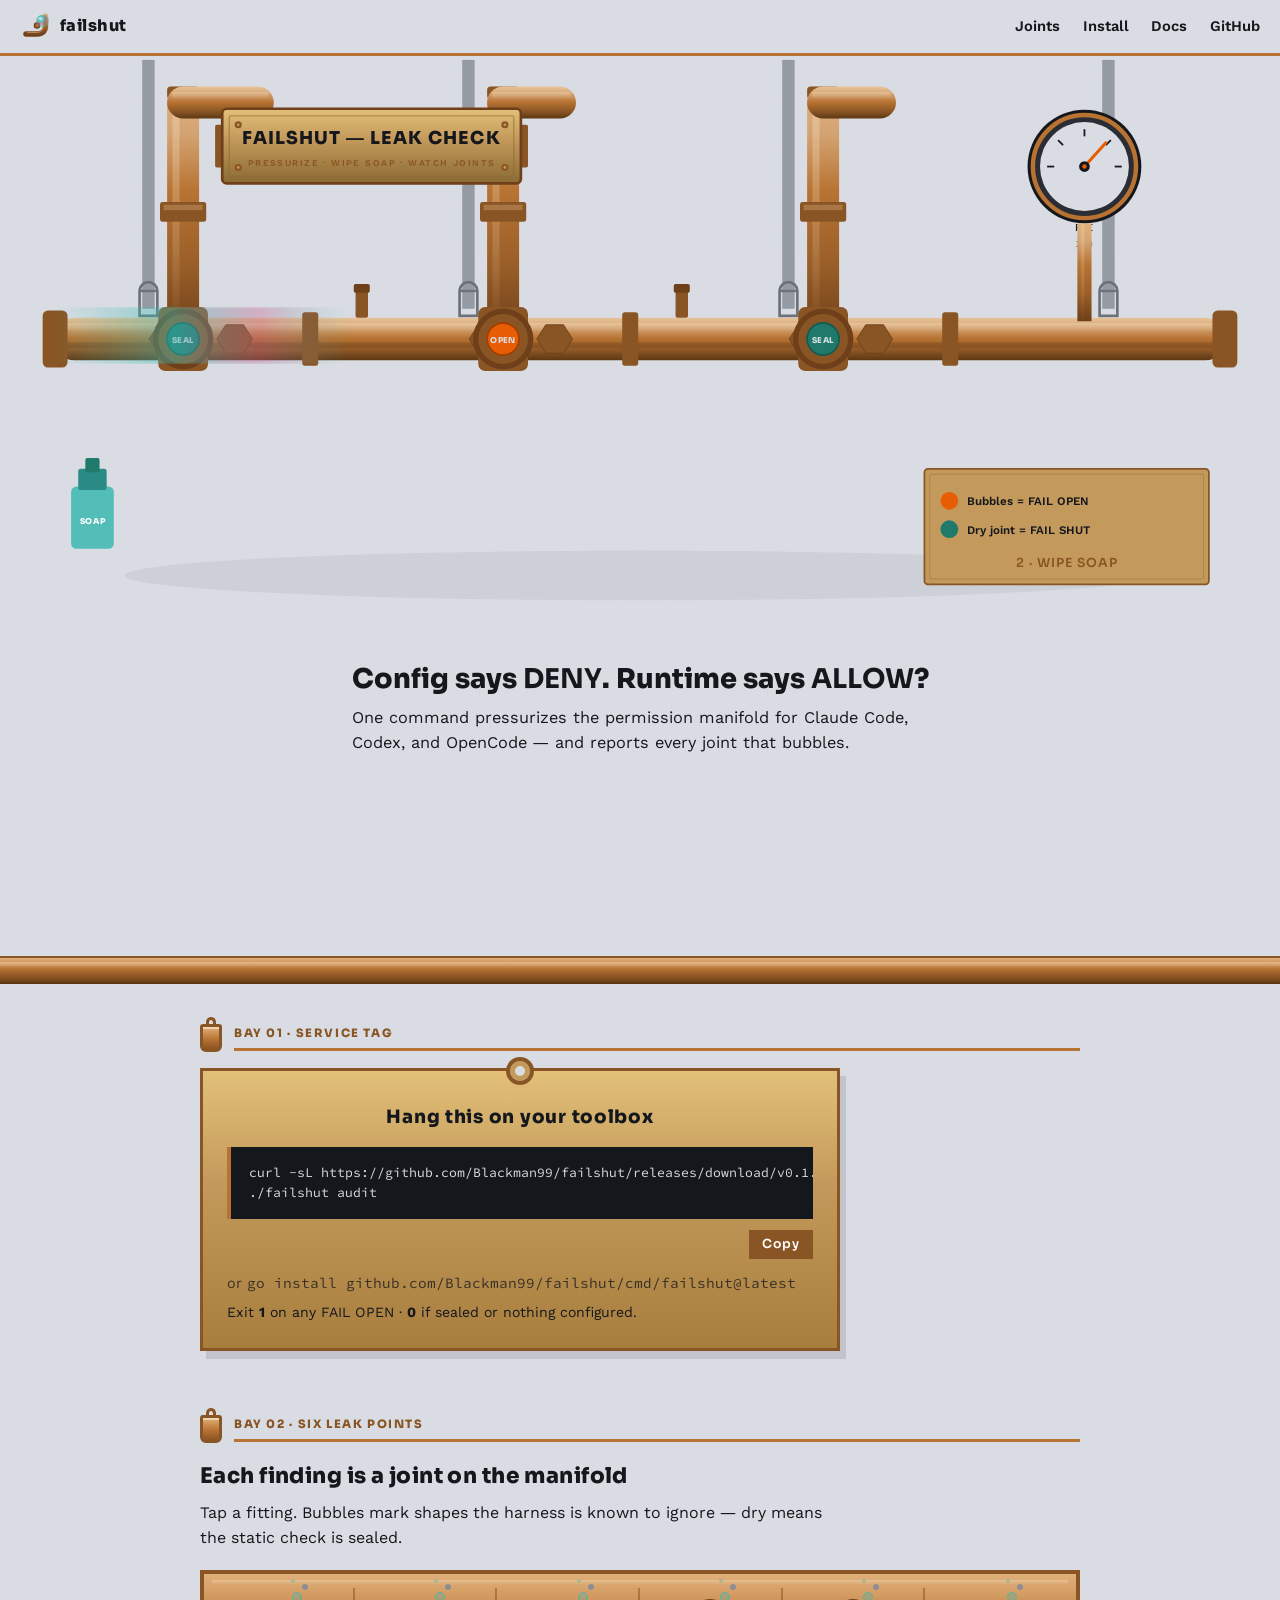
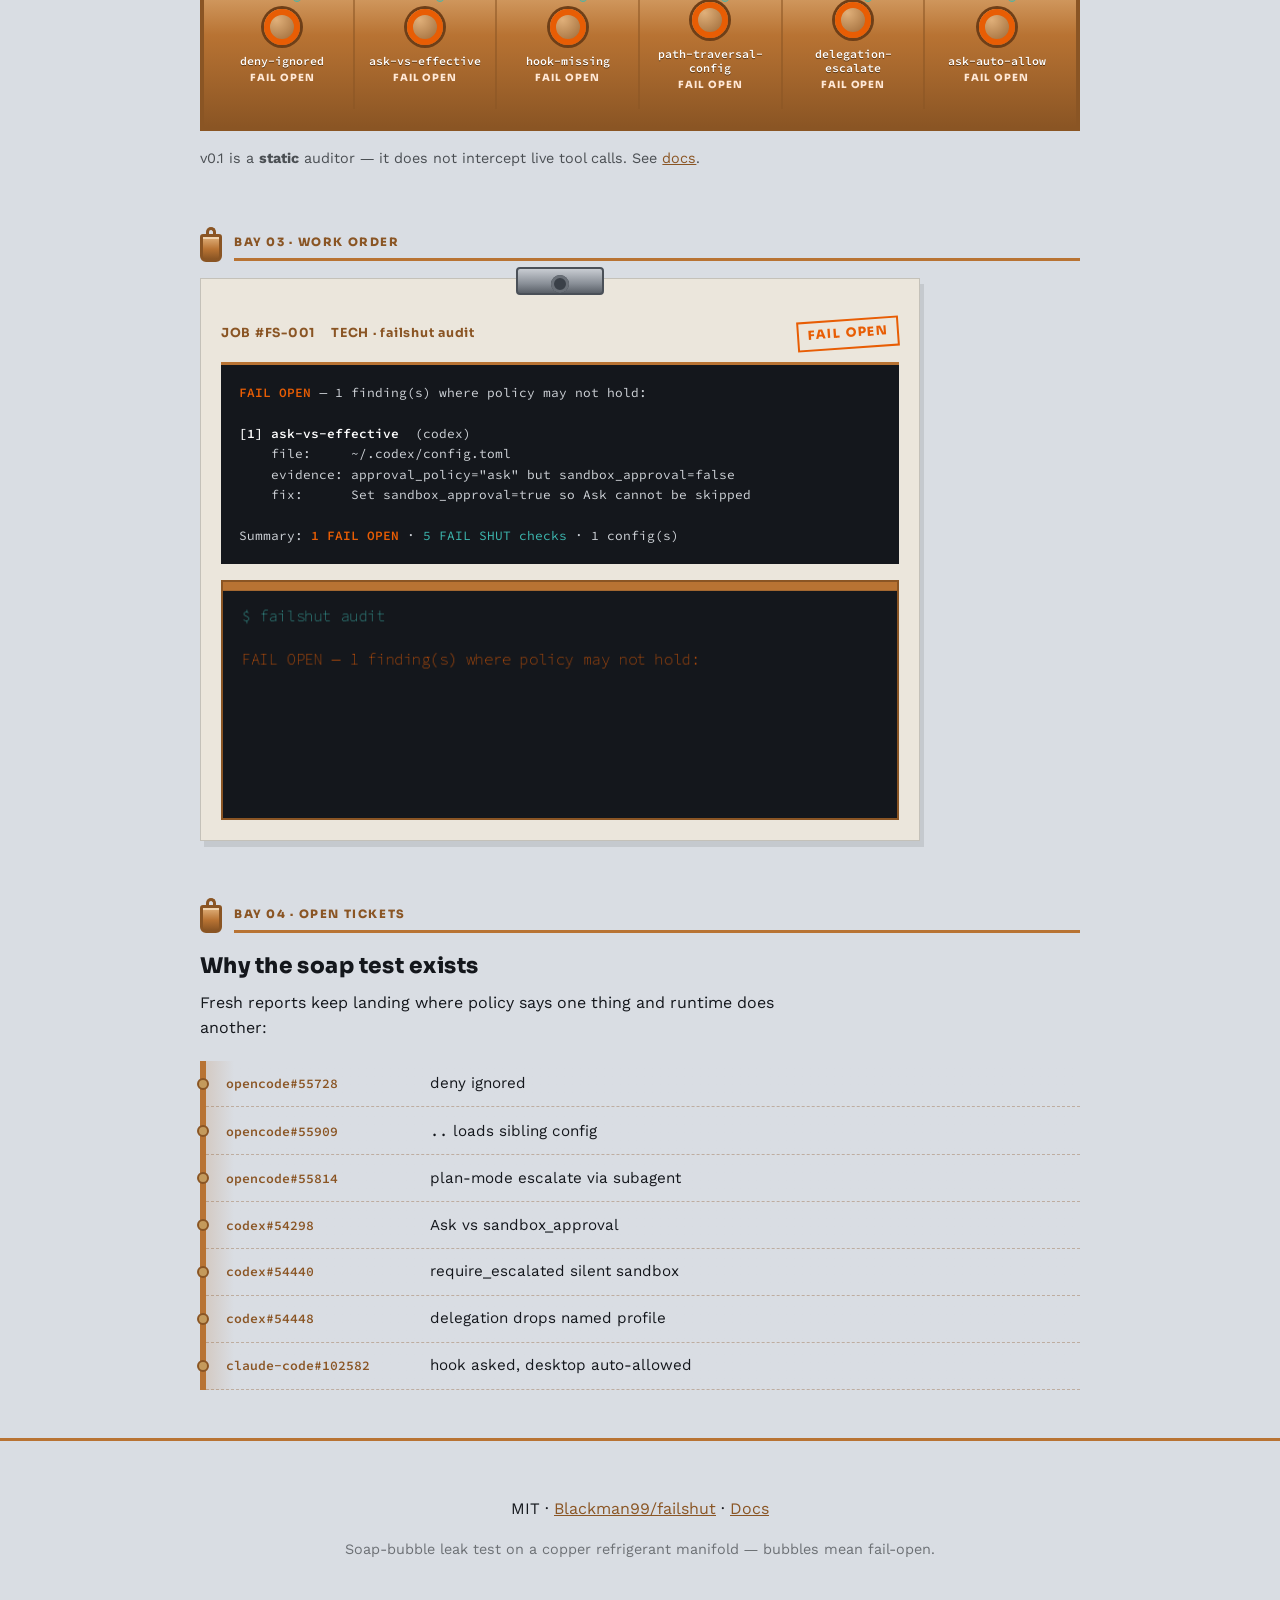
==== site/index.html @ b8ade875 "feat(site): redesign landing as full copper manifold leak-check Replace the pale card-grid hero with" ====
<!DOCTYPE html>
<html lang="en">
<head>
<meta charset="utf-8"/>
<meta name="viewport" content="width=device-width, initial-scale=1"/>
<title>failshut — leak-check for AI agent permission hooks</title>
<meta name="description" content="Tell you, in one command, whether your AI coding-agent permission hooks and deny/ask rules actually fail shut — or silently fail open."/>
<meta name="theme-color" content="#d9dde3"/>
<link rel="canonical" href="https://blackman99.github.io/failshut/"/>
<meta property="og:title" content="failshut — FAIL OPEN or FAIL SHUT?"/>
<meta property="og:description" content="Static leak-check for Claude Code / Codex / OpenCode permission configs. One command. Exit 1 if anything fails open."/>
<meta property="og:image" content="https://blackman99.github.io/failshut/og.png"/>
<meta property="og:image:width" content="1200"/>
<meta property="og:image:height" content="630"/>
<meta property="og:image:alt" content="Copper refrigerant manifold with soap bubbles on a fail-open joint and a brass FAILSHUT nameplate"/>
<meta property="og:url" content="https://blackman99.github.io/failshut/"/>
<meta property="og:type" content="website"/>
<meta property="og:site_name" content="failshut"/>
<meta name="twitter:card" content="summary_large_image"/>
<meta name="twitter:title" content="failshut — leak-check for AI agent permissions"/>
<meta name="twitter:description" content="Config says DENY. Runtime says ALLOW? Find out in one command."/>
<meta name="twitter:image" content="https://blackman99.github.io/failshut/og.png"/>
<link rel="icon" href="favicon.svg" type="image/svg+xml"/>
<link rel="apple-touch-icon" href="logo-512.png"/>
<link rel="preload" href="fonts/sora.woff2" as="font" type="font/woff2" crossorigin/>
<link rel="preload" href="fonts/work-sans.woff2" as="font" type="font/woff2" crossorigin/>
<link rel="stylesheet" href="style.css"/>
<script type="application/ld+json">{"@context":"https://schema.org","@type":"SoftwareApplication","name":"failshut","applicationCategory":"DeveloperApplication","operatingSystem":"Linux, macOS, Windows","license":"https://opensource.org/licenses/MIT","url":"https://blackman99.github.io/failshut/","codeRepository":"https://github.com/Blackman99/failshut","offers":{"@type":"Offer","price":"0","priceCurrency":"USD"},"description":"Static leak-check for AI coding-agent permission hooks and deny/ask rules."}</script>
</head>
<body>
<a class="skip" href="#main">Skip to content</a>

<header class="shop-bar">
  <a class="brand" href="./"><img src="logo.svg" width="32" height="32" alt=""/>failshut</a>
  <nav aria-label="Primary">
    <a href="#joints">Joints</a>
    <a href="#install">Install</a>
    <a href="docs/">Docs</a>
    <a href="https://github.com/Blackman99/failshut">GitHub</a>
  </nav>
</header>

<main id="main">

<!-- ========== HERO: full-bleed copper manifold ========== -->
<section class="hero" id="manifold" aria-label="Copper manifold soap-bubble leak check">
  <div class="shop-wall" aria-hidden="true"></div>

  <svg class="manifold" viewBox="0 0 1440 780" preserveAspectRatio="xMidYMid slice" role="img" aria-labelledby="manifold-title manifold-desc">
    <title id="manifold-title">Pressurized copper refrigerant manifold</title>
    <desc id="manifold-desc">A workshop copper pipe run with brass stamped nameplate. After pressure rises and soap is wiped on, soap bubbles nucleate only on the fail-open joint; sealed joints stay dry.</desc>
    <defs>
      <!-- copper body: soft specular, not glass -->
      <linearGradient id="cu-v" x1="0" y1="0" x2="0" y2="1">
        <stop offset="0%" stop-color="#e0b07a"/>
        <stop offset="18%" stop-color="#d4a574"/>
        <stop offset="42%" stop-color="#b87333"/>
        <stop offset="72%" stop-color="#9a5e28"/>
        <stop offset="100%" stop-color="#6e3f18"/>
      </linearGradient>
      <linearGradient id="cu-h" x1="0" y1="0" x2="0" y2="1">
        <stop offset="0%" stop-color="#e8c49a"/>
        <stop offset="22%" stop-color="#d4a574"/>
        <stop offset="48%" stop-color="#b87333"/>
        <stop offset="78%" stop-color="#8a5524"/>
        <stop offset="100%" stop-color="#5c3714"/>
      </linearGradient>
      <linearGradient id="cu-hi" x1="0" y1="0" x2="0" y2="1">
        <stop offset="0%" stop-color="#f0d4b0" stop-opacity=".9"/>
        <stop offset="100%" stop-color="#f0d4b0" stop-opacity="0"/>
      </linearGradient>
      <linearGradient id="brass-g" x1="0" y1="0" x2="0" y2="1">
        <stop offset="0%" stop-color="#e2c078"/>
        <stop offset="40%" stop-color="#c49a5c"/>
        <stop offset="100%" stop-color="#8a6a32"/>
      </linearGradient>
      <radialGradient id="soap-fill" cx="35%" cy="30%" r="65%">
        <stop offset="0%" stop-color="#9fe8e2" stop-opacity=".55"/>
        <stop offset="35%" stop-color="#3db8b0" stop-opacity=".75"/>
        <stop offset="70%" stop-color="#c45a8c" stop-opacity=".55"/>
        <stop offset="100%" stop-color="#3db8b0" stop-opacity=".25"/>
      </radialGradient>
      <linearGradient id="soap-brush" x1="0" y1="0" x2="1" y2="0">
        <stop offset="0%" stop-color="#3db8b0" stop-opacity="0"/>
        <stop offset="40%" stop-color="#3db8b0" stop-opacity=".45"/>
        <stop offset="70%" stop-color="#c45a8c" stop-opacity=".35"/>
        <stop offset="100%" stop-color="#3db8b0" stop-opacity="0"/>
      </linearGradient>
      <filter id="soft-blur" x="-20%" y="-20%" width="140%" height="140%">
        <feGaussianBlur stdDeviation="1.4"/>
      </filter>
      <pattern id="concrete" width="48" height="48" patternUnits="userSpaceOnUse">
        <rect width="48" height="48" fill="#d9dde3"/>
        <circle cx="8" cy="12" r=".6" fill="#c4c8ce" opacity=".5"/>
        <circle cx="28" cy="30" r=".5" fill="#b8bcc4" opacity=".4"/>
        <circle cx="40" cy="8" r=".7" fill="#c4c8ce" opacity=".35"/>
        <circle cx="16" cy="40" r=".4" fill="#b0b4bc" opacity=".4"/>
      </pattern>
      <!-- clip for soap wipe -->
      <clipPath id="pipe-run-clip">
        <rect x="60" y="318" width="1320" height="64"/>
      </clipPath>
    </defs>

    <!-- shop floor / wall wash -->
    <rect width="1440" height="780" fill="url(#concrete)"/>
    <rect width="1440" height="780" fill="url(#concrete)" opacity=".5"/>
    <!-- subtle wall shadow under manifold -->
    <ellipse cx="720" cy="620" rx="580" ry="28" fill="#14171c" opacity=".06"/>

    <!-- ===== BACK WALL PIPE SUPPORTS / hangers ===== -->
    <g class="supports" opacity=".85">
      <rect x="160" y="40" width="14" height="280" fill="#8a9098"/>
      <rect x="520" y="40" width="14" height="280" fill="#8a9098"/>
      <rect x="880" y="40" width="14" height="280" fill="#8a9098"/>
      <rect x="1240" y="40" width="14" height="280" fill="#8a9098"/>
      <!-- U-bolts -->
      <path d="M157 300 h20 v28 h-20 z M157 300 a10 10 0 0 1 20 0" fill="none" stroke="#5a6068" stroke-width="3"/>
      <path d="M517 300 h20 v28 h-20 z M517 300 a10 10 0 0 1 20 0" fill="none" stroke="#5a6068" stroke-width="3"/>
      <path d="M877 300 h20 v28 h-20 z M877 300 a10 10 0 0 1 20 0" fill="none" stroke="#5a6068" stroke-width="3"/>
      <path d="M1237 300 h20 v28 h-20 z M1237 300 a10 10 0 0 1 20 0" fill="none" stroke="#5a6068" stroke-width="3"/>
    </g>

    <!-- ===== VERTICAL RISERS (from top) ===== -->
    <!-- riser 1 -->
    <g class="riser">
      <rect x="188" y="70" width="36" height="280" rx="18" fill="url(#cu-v)"/>
      <rect x="194" y="70" width="8" height="280" fill="url(#cu-hi)" opacity=".55"/>
      <rect x="188" y="70" width="36" height="14" rx="4" fill="#8a5524"/>
      <!-- flare nut -->
      <rect x="180" y="200" width="52" height="22" rx="3" fill="#8a5524"/>
      <rect x="184" y="203" width="44" height="6" fill="#d4a574" opacity=".4"/>
    </g>
    <!-- riser 2 (leak branch) -->
    <g class="riser">
      <rect x="548" y="70" width="36" height="280" rx="18" fill="url(#cu-v)"/>
      <rect x="554" y="70" width="8" height="280" fill="url(#cu-hi)" opacity=".55"/>
      <rect x="548" y="70" width="36" height="14" rx="4" fill="#8a5524"/>
      <rect x="540" y="200" width="52" height="22" rx="3" fill="#8a5524"/>
      <rect x="544" y="203" width="44" height="6" fill="#d4a574" opacity=".4"/>
    </g>
    <!-- riser 3 -->
    <g class="riser">
      <rect x="908" y="70" width="36" height="280" rx="18" fill="url(#cu-v)"/>
      <rect x="914" y="70" width="8" height="280" fill="url(#cu-hi)" opacity=".55"/>
      <rect x="908" y="70" width="36" height="14" rx="4" fill="#8a5524"/>
      <rect x="900" y="200" width="52" height="22" rx="3" fill="#8a5524"/>
      <rect x="904" y="203" width="44" height="6" fill="#d4a574" opacity=".4"/>
    </g>

    <!-- elbow tops (short horizontal stubs) -->
    <rect x="188" y="70" width="120" height="36" rx="18" fill="url(#cu-h)"/>
    <rect x="194" y="76" width="108" height="8" fill="url(#cu-hi)" opacity=".5"/>
    <rect x="548" y="70" width="100" height="36" rx="18" fill="url(#cu-h)"/>
    <rect x="554" y="76" width="88" height="8" fill="url(#cu-hi)" opacity=".5"/>
    <rect x="908" y="70" width="100" height="36" rx="18" fill="url(#cu-h)"/>
    <rect x="914" y="76" width="88" height="8" fill="url(#cu-hi)" opacity=".5"/>

    <!-- ===== MAIN HORIZONTAL HEADER ===== -->
    <g class="header-run">
      <rect x="60" y="330" width="1320" height="48" rx="24" fill="url(#cu-h)"/>
      <rect x="70" y="336" width="1300" height="10" rx="5" fill="url(#cu-hi)" opacity=".55"/>
      <rect x="70" y="358" width="1300" height="6" rx="3" fill="#6e3f18" opacity=".35"/>
      <!-- end caps / unions -->
      <rect x="48" y="322" width="28" height="64" rx="6" fill="#8a5524"/>
      <rect x="1364" y="322" width="28" height="64" rx="6" fill="#8a5524"/>
      <!-- coupling rings along run -->
      <rect x="340" y="324" width="18" height="60" rx="3" fill="#8a5524"/>
      <rect x="700" y="324" width="18" height="60" rx="3" fill="#8a5524"/>
      <rect x="1060" y="324" width="18" height="60" rx="3" fill="#8a5524"/>
    </g>

    <!-- tee junctions where risers meet header -->
    <g class="tees">
      <rect x="178" y="318" width="56" height="72" rx="8" fill="#8a5524"/>
      <rect x="186" y="326" width="40" height="10" fill="#d4a574" opacity=".35"/>
      <rect x="538" y="318" width="56" height="72" rx="8" fill="#8a5524"/>
      <rect x="546" y="326" width="40" height="10" fill="#d4a574" opacity=".35"/>
      <rect x="898" y="318" width="56" height="72" rx="8" fill="#8a5524"/>
      <rect x="906" y="326" width="40" height="10" fill="#d4a574" opacity=".35"/>
    </g>


    <!-- hex compression nuts flanking joints -->
    <g class="hex-nuts" fill="#8a5524" stroke="#6e3f18" stroke-width="1">
      <polygon points="168,354 178,338 198,338 208,354 198,370 178,370"/>
      <polygon points="244,354 254,338 274,338 284,354 274,370 254,370"/>
      <polygon points="528,354 538,338 558,338 568,354 558,370 538,370"/>
      <polygon points="604,354 614,338 634,338 644,354 634,370 614,370"/>
      <polygon points="888,354 898,338 918,338 928,354 918,370 898,370"/>
      <polygon points="964,354 974,338 994,338 1004,354 994,370 974,370"/>
    </g>
    <!-- service port valves (Schrader-style caps) -->
    <g class="schraders">
      <rect x="400" y="300" width="14" height="30" rx="2" fill="#8a5524"/>
      <rect x="398" y="292" width="18" height="10" rx="2" fill="#6e3f18"/>
      <rect x="760" y="300" width="14" height="30" rx="2" fill="#8a5524"/>
      <rect x="758" y="292" width="18" height="10" rx="2" fill="#6e3f18"/>
    </g>

    <!-- ===== JOINTS on header ===== -->
    <!-- Joint A: seal-ok (left) -->
    <g class="joint seal" data-state="seal" transform="translate(206 354)">
      <circle r="34" fill="#6e3f18"/>
      <circle r="28" fill="#8a5524"/>
      <circle r="18" fill="#1f7a6b"/>
      <circle r="18" fill="none" stroke="#145c52" stroke-width="2"/>
      <text class="j-badge" text-anchor="middle" y="5">SEAL</text>
      <!-- dry — no bubbles -->
    </g>

    <!-- Joint B: FAIL OPEN / leak (center) — THE demo leak -->
    <g class="joint leak" data-state="leak" transform="translate(566 354)">
      <circle r="34" fill="#6e3f18"/>
      <circle r="28" fill="#8a5524"/>
      <circle r="18" fill="#e85d04"/>
      <circle r="18" fill="none" stroke="#a33f00" stroke-width="2"/>
      <text class="j-badge" text-anchor="middle" y="5">OPEN</text>
    </g>

    <!-- Joint C: seal-ok (right) -->
    <g class="joint seal" data-state="seal" transform="translate(926 354)">
      <circle r="34" fill="#6e3f18"/>
      <circle r="28" fill="#8a5524"/>
      <circle r="18" fill="#1f7a6b"/>
      <circle r="18" fill="none" stroke="#145c52" stroke-width="2"/>
      <text class="j-badge" text-anchor="middle" y="5">SEAL</text>
    </g>

    <!-- soap wipe film along header (animated width via JS) -->
    <g clip-path="url(#pipe-run-clip)">
      <rect class="soap-wipe" x="60" y="318" width="0" height="64" fill="url(#soap-brush)" filter="url(#soft-blur)"/>
    </g>

    <!-- bubbles nucleating on leak joint only -->
    <g class="bubble-field" transform="translate(566 354)" aria-hidden="true">
      <circle class="bubble" data-i="0" cx="4" cy="-8" r="0" fill="url(#soap-fill)" stroke="#3db8b0" stroke-width="2" opacity="0"/>
      <circle class="bubble" data-i="1" cx="26" cy="-40" r="0" fill="url(#soap-fill)" stroke="#3db8b0" stroke-width="1.6" opacity="0"/>
      <circle class="bubble" data-i="2" cx="-22" cy="-56" r="0" fill="url(#soap-fill)" stroke="#c45a8c" stroke-width="1.6" opacity="0"/>
      <circle class="bubble" data-i="3" cx="14" cy="-88" r="0" fill="url(#soap-fill)" stroke="#3db8b0" stroke-width="1.4" opacity="0"/>
      <circle class="bubble" data-i="4" cx="-10" cy="-118" r="0" fill="url(#soap-fill)" stroke="#c45a8c" stroke-width="1.4" opacity="0"/>
      <circle class="bubble" data-i="5" cx="32" cy="-148" r="0" fill="url(#soap-fill)" stroke="#3db8b0" stroke-width="1.2" opacity="0"/>
      <circle class="bubble" data-i="6" cx="-28" cy="-160" r="0" fill="url(#soap-fill)" stroke="#c45a8c" stroke-width="1.2" opacity="0"/>
      <circle class="bubble" data-i="7" cx="8" cy="-190" r="0" fill="url(#soap-fill)" stroke="#3db8b0" stroke-width="1.2" opacity="0"/>
    </g>

    <!-- ===== BRASS NAMEPLATE on left elbow = h1 ===== -->
    <g class="nameplate" transform="translate(250 95)">
      <!-- mounting straps -->
      <rect x="-8" y="18" width="16" height="48" rx="2" fill="#8a5524"/>
      <rect x="328" y="18" width="16" height="48" rx="2" fill="#8a5524"/>
      <!-- plate -->
      <rect width="336" height="84" rx="5" fill="url(#brass-g)" stroke="#6e3f18" stroke-width="3"/>
      <rect x="8" y="8" width="320" height="68" rx="2" fill="none" stroke="#8a6a32" stroke-width="1.5" opacity=".55"/>
      <!-- rivets -->
      <circle cx="18" cy="18" r="4" fill="#8a5524"/><circle cx="18" cy="18" r="1.5" fill="#c49a5c"/>
      <circle cx="318" cy="18" r="4" fill="#8a5524"/><circle cx="318" cy="18" r="1.5" fill="#c49a5c"/>
      <circle cx="18" cy="66" r="4" fill="#8a5524"/><circle cx="18" cy="66" r="1.5" fill="#c49a5c"/>
      <circle cx="318" cy="66" r="4" fill="#8a5524"/><circle cx="318" cy="66" r="1.5" fill="#c49a5c"/>
      <!-- stamped text = accessible h1 mirrored in HTML too -->
      <text x="168" y="40" text-anchor="middle" class="plate-h1">FAILSHUT — LEAK CHECK</text>
      <text x="168" y="64" text-anchor="middle" class="plate-sub">PRESSURIZE · WIPE SOAP · WATCH JOINTS</text>
    </g>

    <!-- ===== PRESSURE GAUGE ===== -->
    <g class="gauge" transform="translate(1220 160)">
      <circle r="64" fill="#14171c"/>
      <circle r="58" fill="#2a2e34" stroke="#b87333" stroke-width="5"/>
      <circle r="50" fill="#d9dde3"/>
      <!-- tick marks -->
      <g stroke="#14171c" stroke-width="2">
        <line x1="0" y1="-42" x2="0" y2="-34" transform="rotate(-90)"/>
        <line x1="0" y1="-42" x2="0" y2="-34" transform="rotate(-45)"/>
        <line x1="0" y1="-42" x2="0" y2="-34" transform="rotate(0)"/>
        <line x1="0" y1="-42" x2="0" y2="-34" transform="rotate(45)"/>
        <line x1="0" y1="-42" x2="0" y2="-34" transform="rotate(90)"/>
      </g>
      <line class="needle" x1="0" y1="0" x2="0" y2="-36" stroke="#e85d04" stroke-width="3.5" stroke-linecap="round"/>
      <circle r="6" fill="#14171c"/>
      <circle r="2.5" fill="#e85d04"/>
      <text class="gauge-lbl" y="72" text-anchor="middle">PSI</text>
      <text class="gauge-state" y="90" text-anchor="middle">0</text>
      <!-- stem to pipe -->
      <rect x="-8" y="64" width="16" height="110" fill="url(#cu-v)"/>
      <rect x="-4" y="64" width="4" height="110" fill="url(#cu-hi)" opacity=".4"/>
    </g>

    <!-- soap bottle on shelf (props) -->
    <g class="soap-bottle" transform="translate(80 480)">
      <rect x="0" y="40" width="48" height="70" rx="6" fill="#3db8b0" opacity=".85"/>
      <rect x="8" y="20" width="32" height="24" rx="3" fill="#2a8a84"/>
      <rect x="16" y="8" width="16" height="16" rx="2" fill="#1f7a6b"/>
      <text x="24" y="82" text-anchor="middle" class="prop-lbl">SOAP</text>
    </g>

    <!-- status legend plaque -->
    <g class="legend-plate" transform="translate(1040 500)">
      <rect width="320" height="130" rx="4" fill="#c49a5c" stroke="#8a5524" stroke-width="2"/>
      <rect x="6" y="6" width="308" height="118" rx="2" fill="none" stroke="#8a6a32" stroke-width="1" opacity=".5"/>
      <circle cx="28" cy="36" r="10" fill="#e85d04"/>
      <text x="48" y="41" class="leg-txt">Bubbles = FAIL OPEN</text>
      <circle cx="28" cy="68" r="10" fill="#1f7a6b"/>
      <text x="48" y="73" class="leg-txt">Dry joint = FAIL SHUT</text>
      <text class="stage-readout" x="160" y="110" text-anchor="middle">…</text>
    </g>
  </svg>

  <!-- Visually the plate is the h1; keep a real h1 for a11y/SEO that mirrors the plate -->
  <h1 class="visually-hidden">FAILSHUT — LEAK CHECK</h1>

  <div class="hero-rail">
    <p class="lede">Config says <strong>DENY</strong>. Runtime says <strong>ALLOW</strong>?</p>
    <p class="sub">One command pressurizes the permission manifold for Claude Code, Codex, and OpenCode — and reports every joint that bubbles.</p>
    <button type="button" class="replay" id="replay" hidden>Replay leak test</button>
  </div>
</section>

<!-- ========== PIPE RUN: sections hang from clamps ========== -->
<div class="pipe-spine" aria-hidden="true">
  <div class="spine-bar"></div>
</div>

<!-- Install hang-tag -->
<section class="bay" id="install">
  <div class="clamp-row"><span class="u-bolt" aria-hidden="true"></span><span class="bay-tag">BAY 01 · SERVICE TAG</span></div>
  <div class="hang-tag">
    <div class="tag-eye" aria-hidden="true"></div>
    <h2>Hang this on your toolbox</h2>
    <pre class="cmd" id="inst-bin"><code>curl -sL https://github.com/Blackman99/failshut/releases/download/v0.1.0/failshut_0.1.0_linux_amd64.tar.gz | tar xz
./failshut audit</code></pre>
    <button type="button" class="copy" data-copy="inst-bin" aria-label="Copy install command">Copy</button>
    <p class="or">or <code>go install github.com/Blackman99/failshut/cmd/failshut@latest</code></p>
    <p class="hint">Exit <strong>1</strong> on any FAIL OPEN · <strong>0</strong> if sealed or nothing configured.</p>
  </div>
</section>

<!-- Six leak points as real joints on a secondary manifold -->
<section class="bay" id="joints">
  <div class="clamp-row"><span class="u-bolt" aria-hidden="true"></span><span class="bay-tag">BAY 02 · SIX LEAK POINTS</span></div>
  <h2 class="bay-h">Each finding is a joint on the manifold</h2>
  <p class="bay-lede">Tap a fitting. Bubbles mark shapes the harness is known to ignore — dry means the static check is sealed.</p>

  <div class="joint-manifold" role="list">
    <button type="button" class="fitting leak" role="listitem" data-rule="deny-ignored" aria-expanded="false">
      <span class="nut" aria-hidden="true"></span>
      <span class="bubbles-mini" aria-hidden="true"></span>
      <span class="fit-id">deny-ignored</span>
      <span class="fit-state">FAIL OPEN</span>
      <span class="fit-body">Deny on read/grep-like tools the harness may skip (opencode#55728).</span>
    </button>
    <button type="button" class="fitting leak" role="listitem" data-rule="ask-vs-effective" aria-expanded="false">
      <span class="nut" aria-hidden="true"></span>
      <span class="bubbles-mini" aria-hidden="true"></span>
      <span class="fit-id">ask-vs-effective</span>
      <span class="fit-state">FAIL OPEN</span>
      <span class="fit-body">UI Ask vs <code>sandbox_approval=false</code> / silent escalate (codex#54298, #54440).</span>
    </button>
    <button type="button" class="fitting leak" role="listitem" data-rule="hook-missing" aria-expanded="false">
      <span class="nut" aria-hidden="true"></span>
      <span class="bubbles-mini" aria-hidden="true"></span>
      <span class="fit-id">hook-missing</span>
      <span class="fit-state">FAIL OPEN</span>
      <span class="fit-body">Referenced hook path missing or not executable.</span>
    </button>
    <button type="button" class="fitting leak" role="listitem" data-rule="path-traversal-config" aria-expanded="false">
      <span class="nut" aria-hidden="true"></span>
      <span class="bubbles-mini" aria-hidden="true"></span>
      <span class="fit-id">path-traversal-config</span>
      <span class="fit-state">FAIL OPEN</span>
      <span class="fit-body"><code>..</code> in a project path can load a sibling config (opencode#55909).</span>
    </button>
    <button type="button" class="fitting leak" role="listitem" data-rule="delegation-escalate" aria-expanded="false">
      <span class="nut" aria-hidden="true"></span>
      <span class="bubbles-mini" aria-hidden="true"></span>
      <span class="fit-id">delegation-escalate</span>
      <span class="fit-state">FAIL OPEN</span>
      <span class="fit-body">Plan/restrictive profile spawns a general subagent (opencode#55814, codex#54448).</span>
    </button>
    <button type="button" class="fitting leak" role="listitem" data-rule="ask-auto-allow" aria-expanded="false">
      <span class="nut" aria-hidden="true"></span>
      <span class="bubbles-mini" aria-hidden="true"></span>
      <span class="fit-id">ask-auto-allow</span>
      <span class="fit-state">FAIL OPEN</span>
      <span class="fit-body">Hook asks; desktop auto-allows (claude-code#102582).</span>
    </button>
  </div>
  <p class="fineprint">v0.1 is a <strong>static</strong> auditor — it does not intercept live tool calls. See <a href="docs/">docs</a>.</p>
</section>

<!-- Sample report as work order clipboard -->
<section class="bay" id="report">
  <div class="clamp-row"><span class="u-bolt" aria-hidden="true"></span><span class="bay-tag">BAY 03 · WORK ORDER</span></div>
  <div class="clipboard">
    <div class="clip-metal" aria-hidden="true"></div>
    <header class="wo-head">
      <span>JOB #FS-001</span>
      <span>TECH · failshut audit</span>
      <span class="wo-stamp">FAIL OPEN</span>
    </header>
    <pre class="term"><code><span class="fail">FAIL OPEN</span> — 1 finding(s) where policy may not hold:

<span class="b">[1] ask-vs-effective</span>  (codex)
    file:     ~/.codex/config.toml
    evidence: approval_policy="ask" but sandbox_approval=false
    fix:      Set sandbox_approval=true so Ask cannot be skipped

Summary: <span class="fail">1 FAIL OPEN</span> · <span class="ok">5 FAIL SHUT checks</span> · 1 config(s)</code></pre>
    <img class="demo" src="demo.gif" width="720" height="240" alt="Terminal recording of failshut audit finding FAIL OPEN"/>
  </div>
</section>

<!-- Pain sources as job tickets on a rack -->
<section class="bay" id="tickets">
  <div class="clamp-row"><span class="u-bolt" aria-hidden="true"></span><span class="bay-tag">BAY 04 · OPEN TICKETS</span></div>
  <h2 class="bay-h">Why the soap test exists</h2>
  <p class="bay-lede">Fresh reports keep landing where policy says one thing and runtime does another:</p>
  <ul class="ticket-rack">
    <li class="ticket"><a href="https://github.com/anomalyco/opencode/issues/55728"><span class="t-id">opencode#55728</span><span class="t-sum">deny ignored</span></a></li>
    <li class="ticket"><a href="https://github.com/anomalyco/opencode/issues/55909"><span class="t-id">opencode#55909</span><span class="t-sum"><code>..</code> loads sibling config</span></a></li>
    <li class="ticket"><a href="https://github.com/anomalyco/opencode/issues/55814"><span class="t-id">opencode#55814</span><span class="t-sum">plan-mode escalate via subagent</span></a></li>
    <li class="ticket"><a href="https://github.com/openai/codex/issues/54298"><span class="t-id">codex#54298</span><span class="t-sum">Ask vs sandbox_approval</span></a></li>
    <li class="ticket"><a href="https://github.com/openai/codex/issues/54440"><span class="t-id">codex#54440</span><span class="t-sum">require_escalated silent sandbox</span></a></li>
    <li class="ticket"><a href="https://github.com/openai/codex/issues/54448"><span class="t-id">codex#54448</span><span class="t-sum">delegation drops named profile</span></a></li>
    <li class="ticket"><a href="https://github.com/anthropics/claude-code/issues/102582"><span class="t-id">claude-code#102582</span><span class="t-sum">hook asked, desktop auto-allowed</span></a></li>
  </ul>
</section>

</main>

<footer class="shop-foot">
  <p>MIT · <a href="https://github.com/Blackman99/failshut">Blackman99/failshut</a> · <a href="docs/">Docs</a></p>
  <p class="dim">Soap-bubble leak test on a copper refrigerant manifold — bubbles mean fail-open.</p>
</footer>
<script src="app.js"></script>
</body>
</html>
---- site/style.css ----
@font-face {
  font-family: Sora;
  src: url("fonts/sora.woff2") format("woff2");
  font-weight: 100 900;
  font-display: swap;
}
@font-face {
  font-family: "Work Sans";
  src: url("fonts/work-sans.woff2") format("woff2");
  font-weight: 100 900;
  font-display: swap;
}
@font-face {
  font-family: "Source Code Pro";
  src: url("fonts/source-code-pro.woff2") format("woff2");
  font-weight: 100 900;
  font-display: swap;
}

:root {
  --concrete: #d9dde3;
  --ink: #14171c;
  --copper: #b87333;
  --copper-dark: #8a5524;
  --copper-hi: #d4a574;
  --soap: #3db8b0;
  --sheen: #c45a8c;
  --seal: #1f7a6b;
  --fail: #e85d04;
  --brass: #c49a5c;
  --brass-dark: #8a6a32;
}

*, *::before, *::after { box-sizing: border-box; }
html { scroll-behavior: smooth; }
@media (prefers-reduced-motion: reduce) {
  html { scroll-behavior: auto; }
}
html, body { margin: 0; padding: 0; }
body {
  font-family: "Work Sans", system-ui, sans-serif;
  background: var(--concrete);
  color: var(--ink);
  line-height: 1.55;
  min-height: 100vh;
}
a { color: var(--copper-dark); }
a:hover, a:focus-visible { color: var(--fail); }
code, .cmd code, .term code, .or code, .fit-body code, .t-sum code {
  font-family: "Source Code Pro", ui-monospace, monospace;
}
.skip {
  position: absolute; left: -9999px; top: 0;
  background: var(--ink); color: var(--concrete); padding: .5rem 1rem; z-index: 100;
}
.skip:focus { left: 1rem; top: 1rem; }
.visually-hidden {
  position: absolute !important; width: 1px; height: 1px; padding: 0; margin: -1px;
  overflow: hidden; clip: rect(0,0,0,0); white-space: nowrap; border: 0;
}

/* —— shop bar (no glass) —— */
.shop-bar {
  display: flex; align-items: center; justify-content: space-between;
  padding: .65rem 1.25rem;
  background: var(--concrete);
  border-bottom: 3px solid var(--copper);
  position: sticky; top: 0; z-index: 20;
}
.brand {
  display: flex; align-items: center; gap: .5rem;
  font-family: Sora, sans-serif; font-weight: 800;
  text-decoration: none; color: var(--ink); letter-spacing: .03em;
}
.shop-bar nav a {
  margin-left: 1.1rem; text-decoration: none; font-weight: 600; font-size: .92rem;
  color: var(--ink);
}
.shop-bar nav a:hover { color: var(--copper-dark); }

/* —— HERO —— */
.hero {
  position: relative;
  min-height: min(100vh, 920px);
  min-height: min(100dvh, 920px);
  display: flex; flex-direction: column;
  background: var(--concrete);
  overflow: hidden;
}
.shop-wall {
  position: absolute; inset: 0; pointer-events: none;
  background:
    repeating-linear-gradient(
      90deg,
      transparent,
      transparent 47px,
      color-mix(in srgb, var(--ink) 4%, transparent) 47px,
      color-mix(in srgb, var(--ink) 4%, transparent) 48px
    );
  opacity: .35;
}
.manifold {
  position: relative; z-index: 1;
  width: 100%;
  height: clamp(460px, 70vh, 720px);
  display: block;
}
.plate-h1 {
  font-family: Sora, sans-serif; font-weight: 800; font-size: 20px;
  fill: var(--ink); letter-spacing: .06em;
}
.plate-sub {
  font-family: "Work Sans", sans-serif; font-size: 10px; font-weight: 600;
  fill: var(--copper-dark); letter-spacing: .16em;
}
.j-badge {
  font-family: Sora, sans-serif; font-size: 9px; font-weight: 800;
  fill: #d9dde3; letter-spacing: .04em;
}
.gauge-lbl {
  font-family: "Source Code Pro", monospace; font-size: 12px; font-weight: 600; fill: var(--ink);
}
.gauge-state {
  font-family: "Source Code Pro", monospace; font-size: 11px; fill: var(--copper-dark);
}
.prop-lbl {
  font-family: Sora, sans-serif; font-size: 9px; font-weight: 800; fill: #fff; letter-spacing: .08em;
}
.leg-txt {
  font-family: "Work Sans", sans-serif; font-size: 13px; font-weight: 600; fill: var(--ink);
}
.stage-readout {
  font-family: Sora, sans-serif; font-size: 14px; font-weight: 600;
  fill: var(--copper-dark); letter-spacing: .08em;
}

.hero-rail {
  position: relative; z-index: 2;
  max-width: 720px; margin: -1.5rem auto 2rem; padding: 0 1.25rem;
}
.lede {
  font-family: Sora, sans-serif; font-weight: 800;
  font-size: clamp(1.25rem, 2.8vw, 1.7rem);
  line-height: 1.25; margin: 0 0 .55rem;
}
.sub { margin: 0 0 1rem; font-size: 1.02rem; max-width: 36rem; }
.replay {
  font-family: Sora, sans-serif; font-weight: 600; font-size: .85rem;
  background: var(--copper); color: #fff; border: none;
  padding: .55rem 1rem; cursor: pointer; letter-spacing: .04em;
}
.replay:hover { background: var(--copper-dark); }
.replay:focus-visible { outline: 3px solid var(--fail); outline-offset: 2px; }

/* needle default */
.needle { transform-origin: 0 0; transform: rotate(-100deg); }

/* —— spine pipe between sections —— */
.pipe-spine {
  height: 28px; position: relative;
  background: linear-gradient(180deg, #e0b07a 0%, #b87333 45%, #6e3f18 100%);
  border-top: 2px solid #8a5524; border-bottom: 2px solid #5c3714;
}
.pipe-spine::before {
  content: ""; position: absolute; left: 0; right: 0; top: 4px; height: 6px;
  background: linear-gradient(180deg, #f0d4b0, transparent); opacity: .55;
}

/* —— bays hanging from clamps —— */
.bay {
  max-width: 920px; margin: 0 auto; padding: 2.25rem 1.25rem 1.5rem;
  position: relative;
}
.clamp-row {
  display: flex; align-items: center; gap: .75rem;
  margin-bottom: 1rem;
  padding-top: .25rem;
}
.u-bolt {
  width: 22px; height: 28px; flex-shrink: 0;
  border: 3px solid var(--copper-dark); border-radius: 3px 3px 6px 6px;
  background: linear-gradient(180deg, #e0b07a, var(--copper) 55%, var(--copper-dark));
  box-shadow: inset 0 2px 0 #f0d4b0;
  position: relative;
}
.u-bolt::after {
  content: ""; position: absolute; left: 3px; right: 3px; top: -10px; height: 10px;
  border: 3px solid var(--copper-dark); border-bottom: none; border-radius: 10px 10px 0 0;
}
.bay-tag {
  font-family: Sora, sans-serif; font-weight: 800; font-size: .72rem;
  letter-spacing: .14em; color: var(--copper-dark);
  border-bottom: 3px solid var(--copper); padding-bottom: .35rem; flex: 1;
}
.bay-h {
  font-family: Sora, sans-serif; font-weight: 800; font-size: 1.35rem;
  margin: 0 0 .5rem; letter-spacing: .02em;
}
.bay-lede { margin: 0 0 1.25rem; max-width: 40rem; }

/* hang tag = install */
.hang-tag {
  position: relative;
  background: linear-gradient(180deg, #e2c078, var(--brass) 40%, #a87e3e);
  border: 3px solid var(--copper-dark);
  padding: 2rem 1.5rem 1.5rem;
  max-width: 640px;
  box-shadow: 6px 8px 0 color-mix(in srgb, var(--ink) 12%, transparent);
}
.tag-eye {
  position: absolute; top: -14px; left: 50%; transform: translateX(-50%);
  width: 28px; height: 28px; border-radius: 50%;
  background: var(--concrete); border: 4px solid var(--copper-dark);
  box-shadow: inset 0 0 0 5px var(--brass);
}
.hang-tag h2 {
  font-family: Sora, sans-serif; font-weight: 800; font-size: 1.15rem;
  margin: 0 0 1rem; text-align: center; letter-spacing: .04em;
}
.hang-tag .cmd {
  background: var(--ink); color: var(--concrete);
  padding: 1rem 1.1rem; margin: 0;
  border-left: 4px solid var(--copper);
  overflow-x: auto; font-size: .82rem; line-height: 1.45;
}
.hang-tag .copy {
  display: block; margin: .65rem 0 0 auto;
  font-family: Sora, sans-serif; font-weight: 600; font-size: .78rem;
  background: var(--copper-dark); color: #fff; border: none;
  padding: .4rem .85rem; cursor: pointer; letter-spacing: .06em;
}
.hang-tag .copy:hover { background: var(--ink); }
.hang-tag .copy:focus-visible { outline: 3px solid var(--fail); outline-offset: 2px; }
.or { font-size: .9rem; color: color-mix(in srgb, var(--ink) 78%, transparent); margin: .85rem 0 0; }
.hint { font-size: .88rem; margin: .5rem 0 0; }

/* joint fittings — NOT a 3-col SaaS card grid; horizontal pipe of fittings */
.joint-manifold {
  display: flex; flex-wrap: wrap; gap: 0;
  border: 4px solid var(--copper-dark);
  background: linear-gradient(180deg, #e0b07a 0%, var(--copper) 40%, var(--copper-dark) 100%);
  padding: 14px 8px 18px;
  position: relative;
}
.joint-manifold::before {
  content: ""; position: absolute; left: 8px; right: 8px; top: 6px; height: 5px;
  background: linear-gradient(180deg, #f0d4b0, transparent); opacity: .5; pointer-events: none;
}
.fitting {
  flex: 1 1 140px; min-width: 140px; max-width: 100%;
  appearance: none; border: none; cursor: pointer; text-align: left;
  background: transparent; color: var(--ink);
  padding: .85rem .7rem .7rem; position: relative;
  border-right: 2px solid color-mix(in srgb, var(--copper-dark) 55%, transparent);
}
.fitting:last-child { border-right: none; }
.fitting .nut {
  display: block; width: 36px; height: 36px; margin: 0 auto .55rem;
  border-radius: 50%;
  background: radial-gradient(circle at 35% 30%, #e0b07a, var(--copper-dark));
  box-shadow: inset 0 0 0 6px var(--fail), 0 0 0 3px #6e3f18;
  position: relative;
}
.fitting .bubbles-mini {
  position: absolute; left: 50%; top: 4px; width: 10px; height: 10px;
  margin-left: 10px; border-radius: 50%;
  border: 1.5px solid var(--soap);
  background: color-mix(in srgb, var(--soap) 35%, transparent);
  opacity: .85;
  box-shadow:
    8px -10px 0 -2px color-mix(in srgb, var(--sheen) 50%, var(--soap)),
    -4px -16px 0 -3px color-mix(in srgb, var(--soap) 40%, transparent);
}
.fitting .fit-id {
  display: block; font-family: "Source Code Pro", monospace; font-weight: 600;
  font-size: .72rem; text-align: center; color: #fff;
  text-shadow: 0 1px 0 #5c3714;
}
.fitting .fit-state {
  display: block; font-family: Sora, sans-serif; font-weight: 800;
  font-size: .62rem; letter-spacing: .1em; text-align: center;
  color: #ffe8d6; margin: .2rem 0 .45rem;
}
.fitting .fit-body {
  display: none; font-size: .82rem; line-height: 1.4;
  background: var(--concrete); color: var(--ink);
  padding: .65rem .7rem; margin-top: .4rem;
  border: 2px solid var(--copper-dark);
}
.fitting[aria-expanded="true"] .fit-body { display: block; }
.fitting:hover .nut, .fitting:focus-visible .nut {
  box-shadow: inset 0 0 0 6px var(--fail), 0 0 0 4px #14171c;
}
.fitting:focus-visible { outline: 3px solid var(--ink); outline-offset: 2px; z-index: 1; }
.fineprint {
  font-size: .9rem; color: color-mix(in srgb, var(--ink) 72%, transparent); margin: 1rem 0 0;
}

/* clipboard work order */
.clipboard {
  background: #ebe6dc;
  border: 1px solid color-mix(in srgb, var(--ink) 18%, transparent);
  padding: 2.5rem 1.25rem 1.25rem;
  position: relative;
  max-width: 720px;
  box-shadow: 4px 6px 0 color-mix(in srgb, var(--ink) 10%, transparent);
}
.clip-metal {
  position: absolute; top: -12px; left: 50%; transform: translateX(-50%);
  width: 88px; height: 28px; border-radius: 4px;
  background: linear-gradient(180deg, #c8ccd2, #8a9098 60%, #5a6068);
  border: 2px solid #4a5058;
}
.clip-metal::after {
  content: ""; position: absolute; left: 50%; top: 6px; transform: translateX(-50%);
  width: 18px; height: 18px; border-radius: 50%;
  background: #3a4048; box-shadow: inset 0 0 0 3px #6a7078;
}
.wo-head {
  display: flex; flex-wrap: wrap; gap: .5rem 1rem; align-items: center;
  font-family: Sora, sans-serif; font-weight: 700; font-size: .78rem;
  letter-spacing: .06em; margin-bottom: .85rem;
  color: var(--copper-dark);
}
.wo-stamp {
  margin-left: auto; color: var(--fail); border: 2px solid var(--fail);
  padding: .2rem .55rem; letter-spacing: .12em; font-weight: 800;
  transform: rotate(-4deg);
}
.term {
  background: var(--ink); color: #cfd3d8;
  padding: 1.1rem 1.15rem; margin: 0;
  border-top: 3px solid var(--copper);
  font-size: .8rem; overflow-x: auto; line-height: 1.45;
}
.term .fail { color: #e85d04; font-weight: 600; }
.term .ok { color: #3db8b0; }
.term .b { color: #fff; font-weight: 600; }
.demo {
  display: block; margin: 1rem auto 0; max-width: 100%;
  border: 2px solid var(--copper-dark);
}

/* ticket rack — work orders clipped to pipe, not card grid */
.ticket-rack {
  list-style: none; margin: 0; padding: 0;
  display: flex; flex-direction: column; gap: 0;
  border-left: 6px solid var(--copper);
  background: linear-gradient(90deg, color-mix(in srgb, var(--copper) 18%, var(--concrete)), var(--concrete) 28px);
}
.ticket {
  border-bottom: 1px dashed color-mix(in srgb, var(--copper-dark) 35%, transparent);
}
.ticket a {
  display: grid; grid-template-columns: minmax(9rem, 12rem) 1fr;
  gap: .75rem; align-items: baseline;
  padding: .7rem 1rem .7rem 1.25rem;
  text-decoration: none; color: var(--ink);
  position: relative;
}
.ticket a::before {
  content: ""; position: absolute; left: -9px; top: 50%; transform: translateY(-50%);
  width: 12px; height: 12px; border-radius: 50%;
  background: var(--brass); border: 2px solid var(--copper-dark);
}
.ticket a:hover { background: color-mix(in srgb, var(--copper) 10%, transparent); }
.t-id {
  font-family: "Source Code Pro", monospace; font-weight: 600; font-size: .82rem;
  color: var(--copper-dark);
}
.t-sum { font-size: .95rem; }

.shop-foot {
  text-align: center; padding: 2.5rem 1rem 3rem;
  border-top: 3px solid var(--copper); margin-top: 1.5rem;
}
.shop-foot .dim {
  color: color-mix(in srgb, var(--ink) 55%, transparent); font-size: .9rem;
}

@media (max-width: 720px) {
  .manifold { height: min(62vh, 560px); }
  .plate-h1 { font-size: 14px; }
  .plate-sub { font-size: 8px; }
  .fitting { flex: 1 1 100%; border-right: none; border-bottom: 2px solid color-mix(in srgb, var(--copper-dark) 45%, transparent); }
  .fitting:last-child { border-bottom: none; }
  .ticket a { grid-template-columns: 1fr; gap: .2rem; }
  .shop-bar nav a:nth-child(1), .shop-bar nav a:nth-child(2) { display: none; }
  .hero-rail { margin-top: 0; }
}

@media (prefers-reduced-motion: reduce) {
  .needle { transform: rotate(42deg) !important; }
  .soap-wipe { /* end state set by JS */ }
  .bubble { /* end state set by JS */ }
  .fitting .bubbles-mini { animation: none; }
}
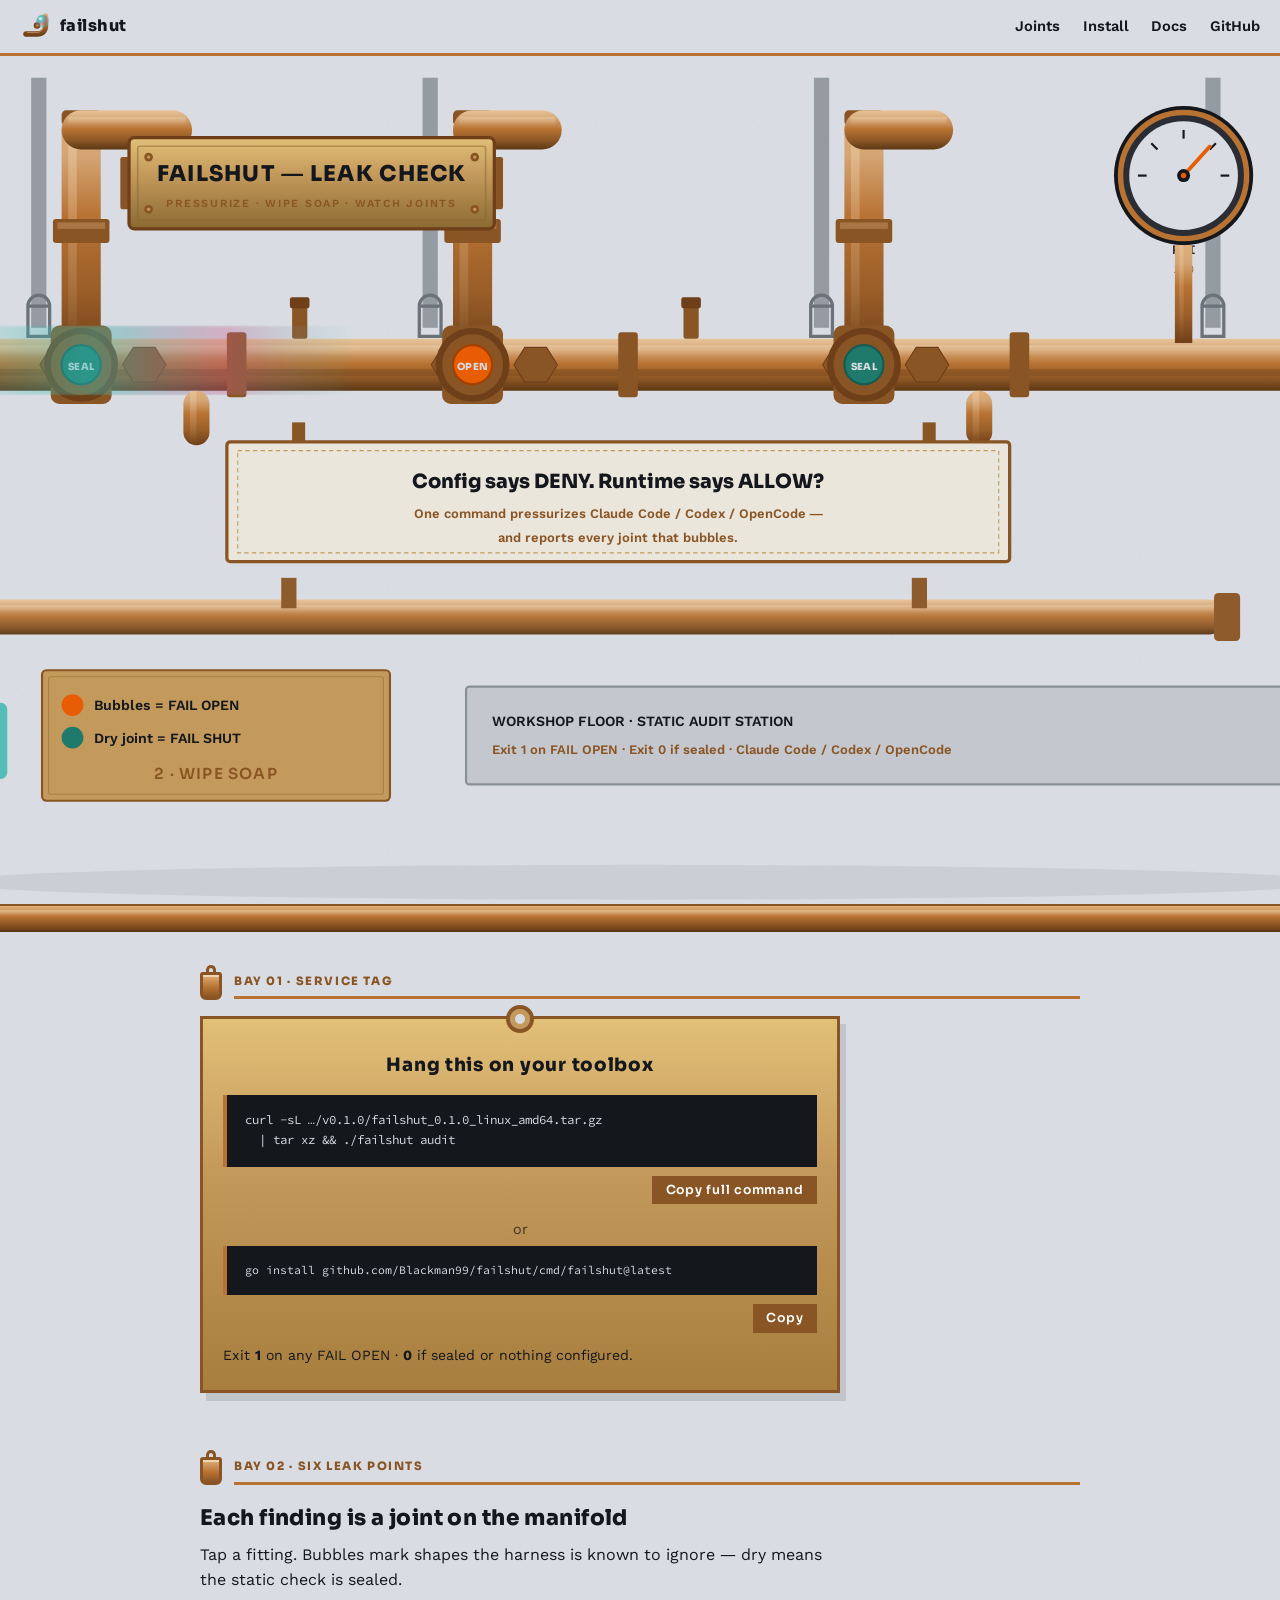
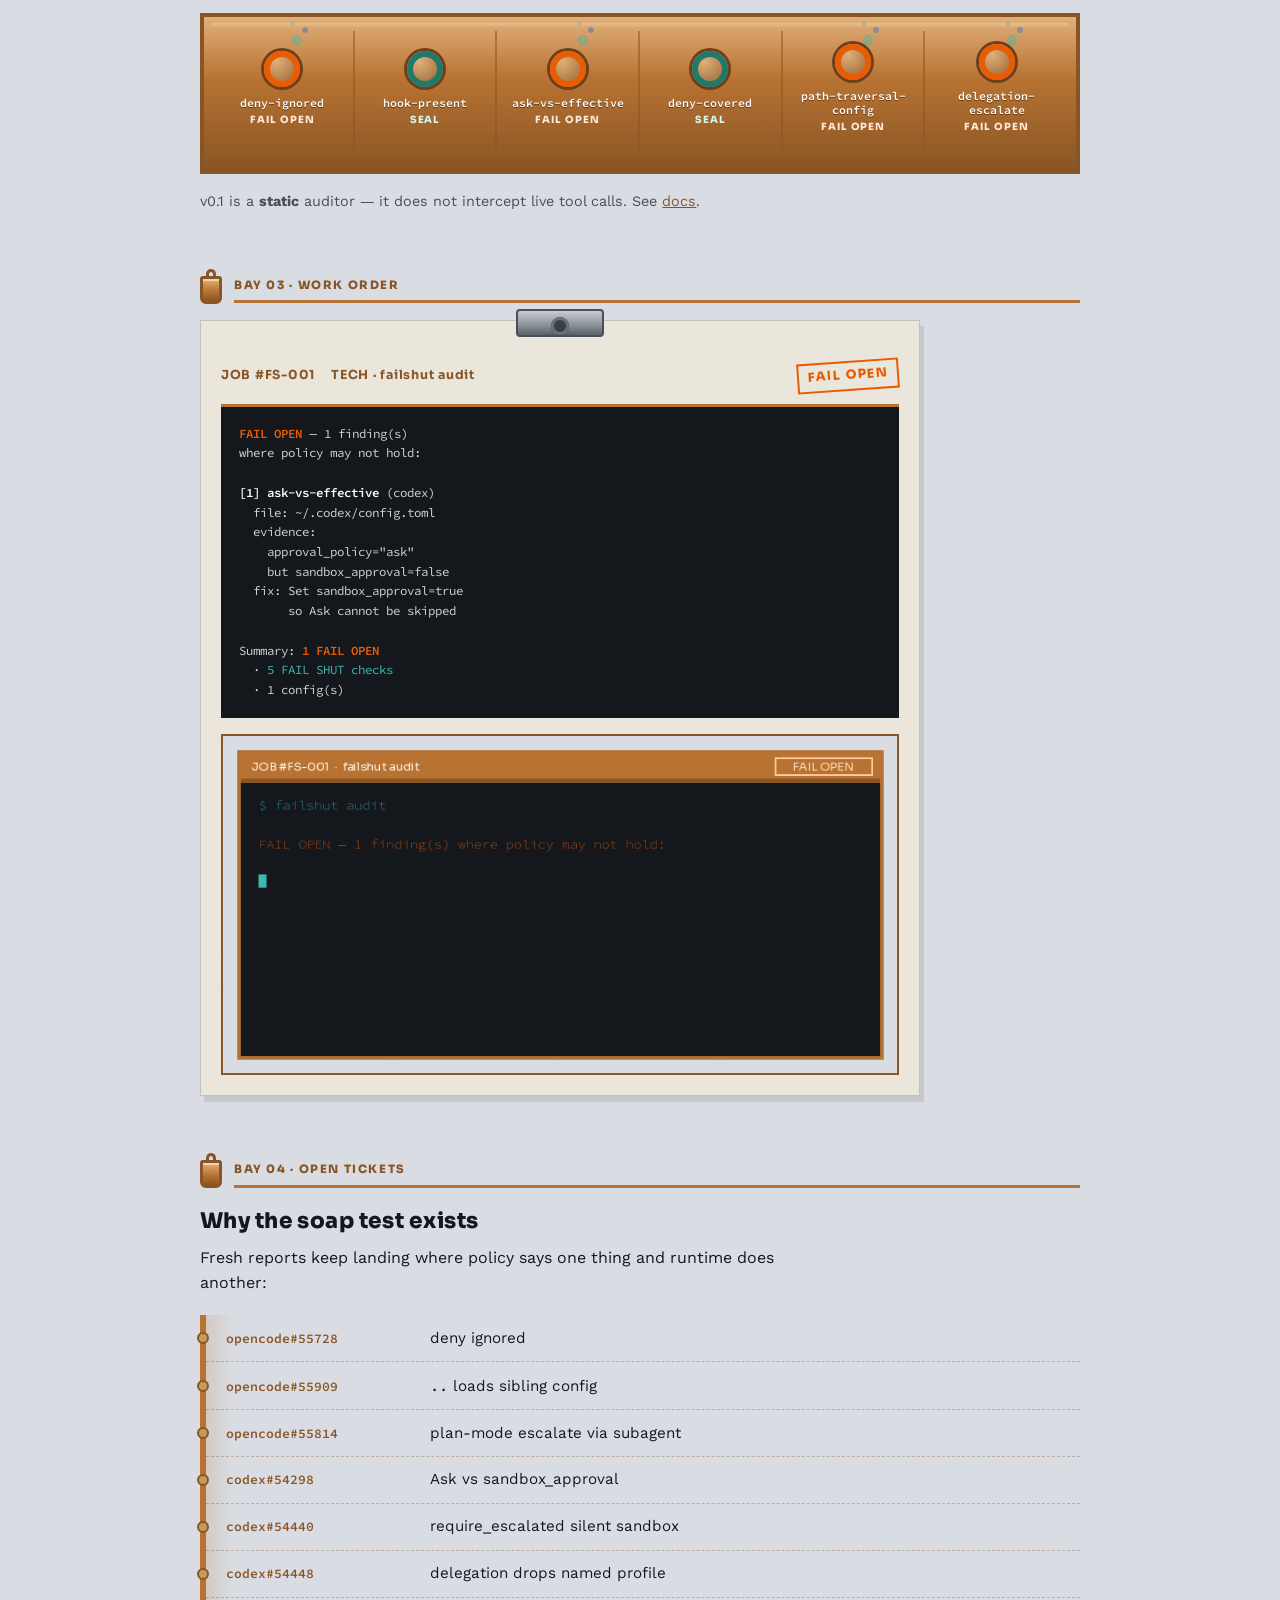
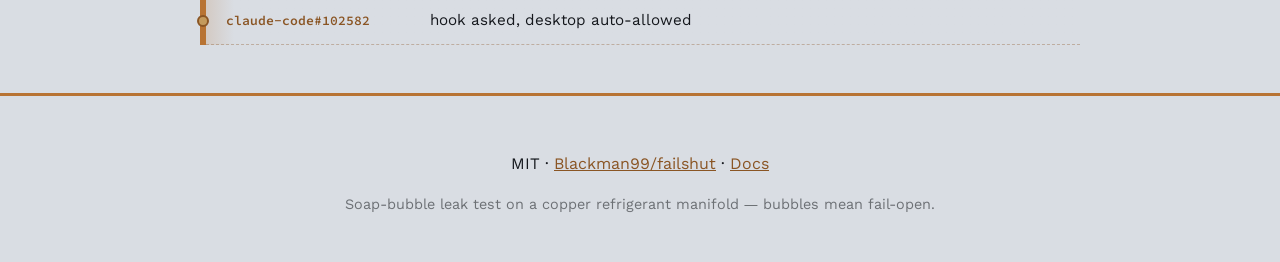
==== commit a0ffe66e: "fix(site): landing v3 — fill hero, mobile vertical bay, seal contrast Address wow-review hard defect" ====
--- a/site/index.html
+++ b/site/index.html
@@ -42,15 +42,15 @@
 
 <main id="main">
 
-<!-- ========== HERO: full-bleed copper manifold ========== -->
+<!-- ========== HERO: manifold fills the first viewport ========== -->
 <section class="hero" id="manifold" aria-label="Copper manifold soap-bubble leak check">
   <div class="shop-wall" aria-hidden="true"></div>
 
-  <svg class="manifold" viewBox="0 0 1440 780" preserveAspectRatio="xMidYMid slice" role="img" aria-labelledby="manifold-title manifold-desc">
+  <!-- DESKTOP: horizontal manifold — meet (never slice/crop) -->
+  <svg class="manifold manifold-desk" viewBox="0 0 1440 780" preserveAspectRatio="xMidYMid slice" role="img" aria-labelledby="manifold-title manifold-desc">
     <title id="manifold-title">Pressurized copper refrigerant manifold</title>
     <desc id="manifold-desc">A workshop copper pipe run with brass stamped nameplate. After pressure rises and soap is wiped on, soap bubbles nucleate only on the fail-open joint; sealed joints stay dry.</desc>
     <defs>
-      <!-- copper body: soft specular, not glass -->
       <linearGradient id="cu-v" x1="0" y1="0" x2="0" y2="1">
         <stop offset="0%" stop-color="#e0b07a"/>
         <stop offset="18%" stop-color="#d4a574"/>
@@ -96,130 +96,109 @@
         <circle cx="40" cy="8" r=".7" fill="#c4c8ce" opacity=".35"/>
         <circle cx="16" cy="40" r=".4" fill="#b0b4bc" opacity=".4"/>
       </pattern>
-      <!-- clip for soap wipe -->
       <clipPath id="pipe-run-clip">
-        <rect x="60" y="318" width="1320" height="64"/>
+        <rect x="60" y="248" width="1320" height="64"/>
       </clipPath>
     </defs>
 
-    <!-- shop floor / wall wash -->
     <rect width="1440" height="780" fill="url(#concrete)"/>
-    <rect width="1440" height="780" fill="url(#concrete)" opacity=".5"/>
-    <!-- subtle wall shadow under manifold -->
-    <ellipse cx="720" cy="620" rx="580" ry="28" fill="#14171c" opacity=".06"/>
-
-    <!-- ===== BACK WALL PIPE SUPPORTS / hangers ===== -->
+
+    <!-- supports -->
     <g class="supports" opacity=".85">
-      <rect x="160" y="40" width="14" height="280" fill="#8a9098"/>
-      <rect x="520" y="40" width="14" height="280" fill="#8a9098"/>
-      <rect x="880" y="40" width="14" height="280" fill="#8a9098"/>
-      <rect x="1240" y="40" width="14" height="280" fill="#8a9098"/>
-      <!-- U-bolts -->
-      <path d="M157 300 h20 v28 h-20 z M157 300 a10 10 0 0 1 20 0" fill="none" stroke="#5a6068" stroke-width="3"/>
-      <path d="M517 300 h20 v28 h-20 z M517 300 a10 10 0 0 1 20 0" fill="none" stroke="#5a6068" stroke-width="3"/>
-      <path d="M877 300 h20 v28 h-20 z M877 300 a10 10 0 0 1 20 0" fill="none" stroke="#5a6068" stroke-width="3"/>
-      <path d="M1237 300 h20 v28 h-20 z M1237 300 a10 10 0 0 1 20 0" fill="none" stroke="#5a6068" stroke-width="3"/>
-    </g>
-
-    <!-- ===== VERTICAL RISERS (from top) ===== -->
-    <!-- riser 1 -->
+      <rect x="160" y="20" width="14" height="230" fill="#8a9098"/>
+      <rect x="520" y="20" width="14" height="230" fill="#8a9098"/>
+      <rect x="880" y="20" width="14" height="230" fill="#8a9098"/>
+      <rect x="1240" y="20" width="14" height="230" fill="#8a9098"/>
+      <path d="M157 230 h20 v28 h-20 z M157 230 a10 10 0 0 1 20 0" fill="none" stroke="#5a6068" stroke-width="3"/>
+      <path d="M517 230 h20 v28 h-20 z M517 230 a10 10 0 0 1 20 0" fill="none" stroke="#5a6068" stroke-width="3"/>
+      <path d="M877 230 h20 v28 h-20 z M877 230 a10 10 0 0 1 20 0" fill="none" stroke="#5a6068" stroke-width="3"/>
+      <path d="M1237 230 h20 v28 h-20 z M1237 230 a10 10 0 0 1 20 0" fill="none" stroke="#5a6068" stroke-width="3"/>
+    </g>
+
+    <!-- risers -->
     <g class="riser">
-      <rect x="188" y="70" width="36" height="280" rx="18" fill="url(#cu-v)"/>
-      <rect x="194" y="70" width="8" height="280" fill="url(#cu-hi)" opacity=".55"/>
-      <rect x="188" y="70" width="36" height="14" rx="4" fill="#8a5524"/>
-      <!-- flare nut -->
-      <rect x="180" y="200" width="52" height="22" rx="3" fill="#8a5524"/>
-      <rect x="184" y="203" width="44" height="6" fill="#d4a574" opacity=".4"/>
-    </g>
-    <!-- riser 2 (leak branch) -->
+      <rect x="188" y="50" width="36" height="230" rx="18" fill="url(#cu-v)"/>
+      <rect x="194" y="50" width="8" height="230" fill="url(#cu-hi)" opacity=".55"/>
+      <rect x="188" y="50" width="36" height="14" rx="4" fill="#8a5524"/>
+      <rect x="180" y="150" width="52" height="22" rx="3" fill="#8a5524"/>
+      <rect x="184" y="153" width="44" height="6" fill="#d4a574" opacity=".4"/>
+    </g>
     <g class="riser">
-      <rect x="548" y="70" width="36" height="280" rx="18" fill="url(#cu-v)"/>
-      <rect x="554" y="70" width="8" height="280" fill="url(#cu-hi)" opacity=".55"/>
-      <rect x="548" y="70" width="36" height="14" rx="4" fill="#8a5524"/>
-      <rect x="540" y="200" width="52" height="22" rx="3" fill="#8a5524"/>
-      <rect x="544" y="203" width="44" height="6" fill="#d4a574" opacity=".4"/>
-    </g>
-    <!-- riser 3 -->
+      <rect x="548" y="50" width="36" height="230" rx="18" fill="url(#cu-v)"/>
+      <rect x="554" y="50" width="8" height="230" fill="url(#cu-hi)" opacity=".55"/>
+      <rect x="548" y="50" width="36" height="14" rx="4" fill="#8a5524"/>
+      <rect x="540" y="150" width="52" height="22" rx="3" fill="#8a5524"/>
+      <rect x="544" y="153" width="44" height="6" fill="#d4a574" opacity=".4"/>
+    </g>
     <g class="riser">
-      <rect x="908" y="70" width="36" height="280" rx="18" fill="url(#cu-v)"/>
-      <rect x="914" y="70" width="8" height="280" fill="url(#cu-hi)" opacity=".55"/>
-      <rect x="908" y="70" width="36" height="14" rx="4" fill="#8a5524"/>
-      <rect x="900" y="200" width="52" height="22" rx="3" fill="#8a5524"/>
-      <rect x="904" y="203" width="44" height="6" fill="#d4a574" opacity=".4"/>
-    </g>
-
-    <!-- elbow tops (short horizontal stubs) -->
-    <rect x="188" y="70" width="120" height="36" rx="18" fill="url(#cu-h)"/>
-    <rect x="194" y="76" width="108" height="8" fill="url(#cu-hi)" opacity=".5"/>
-    <rect x="548" y="70" width="100" height="36" rx="18" fill="url(#cu-h)"/>
-    <rect x="554" y="76" width="88" height="8" fill="url(#cu-hi)" opacity=".5"/>
-    <rect x="908" y="70" width="100" height="36" rx="18" fill="url(#cu-h)"/>
-    <rect x="914" y="76" width="88" height="8" fill="url(#cu-hi)" opacity=".5"/>
-
-    <!-- ===== MAIN HORIZONTAL HEADER ===== -->
+      <rect x="908" y="50" width="36" height="230" rx="18" fill="url(#cu-v)"/>
+      <rect x="914" y="50" width="8" height="230" fill="url(#cu-hi)" opacity=".55"/>
+      <rect x="908" y="50" width="36" height="14" rx="4" fill="#8a5524"/>
+      <rect x="900" y="150" width="52" height="22" rx="3" fill="#8a5524"/>
+      <rect x="904" y="153" width="44" height="6" fill="#d4a574" opacity=".4"/>
+    </g>
+
+    <rect x="188" y="50" width="120" height="36" rx="18" fill="url(#cu-h)"/>
+    <rect x="194" y="56" width="108" height="8" fill="url(#cu-hi)" opacity=".5"/>
+    <rect x="548" y="50" width="100" height="36" rx="18" fill="url(#cu-h)"/>
+    <rect x="554" y="56" width="88" height="8" fill="url(#cu-hi)" opacity=".5"/>
+    <rect x="908" y="50" width="100" height="36" rx="18" fill="url(#cu-h)"/>
+    <rect x="914" y="56" width="88" height="8" fill="url(#cu-hi)" opacity=".5"/>
+
+    <!-- header run (raised) -->
     <g class="header-run">
-      <rect x="60" y="330" width="1320" height="48" rx="24" fill="url(#cu-h)"/>
-      <rect x="70" y="336" width="1300" height="10" rx="5" fill="url(#cu-hi)" opacity=".55"/>
-      <rect x="70" y="358" width="1300" height="6" rx="3" fill="#6e3f18" opacity=".35"/>
-      <!-- end caps / unions -->
-      <rect x="48" y="322" width="28" height="64" rx="6" fill="#8a5524"/>
-      <rect x="1364" y="322" width="28" height="64" rx="6" fill="#8a5524"/>
-      <!-- coupling rings along run -->
-      <rect x="340" y="324" width="18" height="60" rx="3" fill="#8a5524"/>
-      <rect x="700" y="324" width="18" height="60" rx="3" fill="#8a5524"/>
-      <rect x="1060" y="324" width="18" height="60" rx="3" fill="#8a5524"/>
-    </g>
-
-    <!-- tee junctions where risers meet header -->
+      <rect x="60" y="260" width="1320" height="48" rx="24" fill="url(#cu-h)"/>
+      <rect x="70" y="266" width="1300" height="10" rx="5" fill="url(#cu-hi)" opacity=".55"/>
+      <rect x="70" y="288" width="1300" height="6" rx="3" fill="#6e3f18" opacity=".35"/>
+      <rect x="48" y="252" width="28" height="64" rx="6" fill="#8a5524"/>
+      <rect x="1364" y="252" width="28" height="64" rx="6" fill="#8a5524"/>
+      <rect x="340" y="254" width="18" height="60" rx="3" fill="#8a5524"/>
+      <rect x="700" y="254" width="18" height="60" rx="3" fill="#8a5524"/>
+      <rect x="1060" y="254" width="18" height="60" rx="3" fill="#8a5524"/>
+    </g>
+
     <g class="tees">
-      <rect x="178" y="318" width="56" height="72" rx="8" fill="#8a5524"/>
-      <rect x="186" y="326" width="40" height="10" fill="#d4a574" opacity=".35"/>
-      <rect x="538" y="318" width="56" height="72" rx="8" fill="#8a5524"/>
-      <rect x="546" y="326" width="40" height="10" fill="#d4a574" opacity=".35"/>
-      <rect x="898" y="318" width="56" height="72" rx="8" fill="#8a5524"/>
-      <rect x="906" y="326" width="40" height="10" fill="#d4a574" opacity=".35"/>
-    </g>
-
-
-    <!-- hex compression nuts flanking joints -->
+      <rect x="178" y="248" width="56" height="72" rx="8" fill="#8a5524"/>
+      <rect x="186" y="256" width="40" height="10" fill="#d4a574" opacity=".35"/>
+      <rect x="538" y="248" width="56" height="72" rx="8" fill="#8a5524"/>
+      <rect x="546" y="256" width="40" height="10" fill="#d4a574" opacity=".35"/>
+      <rect x="898" y="248" width="56" height="72" rx="8" fill="#8a5524"/>
+      <rect x="906" y="256" width="40" height="10" fill="#d4a574" opacity=".35"/>
+    </g>
+
     <g class="hex-nuts" fill="#8a5524" stroke="#6e3f18" stroke-width="1">
-      <polygon points="168,354 178,338 198,338 208,354 198,370 178,370"/>
-      <polygon points="244,354 254,338 274,338 284,354 274,370 254,370"/>
-      <polygon points="528,354 538,338 558,338 568,354 558,370 538,370"/>
-      <polygon points="604,354 614,338 634,338 644,354 634,370 614,370"/>
-      <polygon points="888,354 898,338 918,338 928,354 918,370 898,370"/>
-      <polygon points="964,354 974,338 994,338 1004,354 994,370 974,370"/>
-    </g>
-    <!-- service port valves (Schrader-style caps) -->
+      <polygon points="168,284 178,268 198,268 208,284 198,300 178,300"/>
+      <polygon points="244,284 254,268 274,268 284,284 274,300 254,300"/>
+      <polygon points="528,284 538,268 558,268 568,284 558,300 538,300"/>
+      <polygon points="604,284 614,268 634,268 644,284 634,300 614,300"/>
+      <polygon points="888,284 898,268 918,268 928,284 918,300 898,300"/>
+      <polygon points="964,284 974,268 994,268 1004,284 994,300 974,300"/>
+    </g>
     <g class="schraders">
-      <rect x="400" y="300" width="14" height="30" rx="2" fill="#8a5524"/>
-      <rect x="398" y="292" width="18" height="10" rx="2" fill="#6e3f18"/>
-      <rect x="760" y="300" width="14" height="30" rx="2" fill="#8a5524"/>
-      <rect x="758" y="292" width="18" height="10" rx="2" fill="#6e3f18"/>
-    </g>
-
-    <!-- ===== JOINTS on header ===== -->
-    <!-- Joint A: seal-ok (left) -->
-    <g class="joint seal" data-state="seal" transform="translate(206 354)">
+      <rect x="400" y="230" width="14" height="30" rx="2" fill="#8a5524"/>
+      <rect x="398" y="222" width="18" height="10" rx="2" fill="#6e3f18"/>
+      <rect x="760" y="230" width="14" height="30" rx="2" fill="#8a5524"/>
+      <rect x="758" y="222" width="18" height="10" rx="2" fill="#6e3f18"/>
+    </g>
+
+    <!-- Joint A SEAL -->
+    <g class="joint seal" data-state="seal" transform="translate(206 284)">
       <circle r="34" fill="#6e3f18"/>
       <circle r="28" fill="#8a5524"/>
       <circle r="18" fill="#1f7a6b"/>
       <circle r="18" fill="none" stroke="#145c52" stroke-width="2"/>
       <text class="j-badge" text-anchor="middle" y="5">SEAL</text>
-      <!-- dry — no bubbles -->
-    </g>
-
-    <!-- Joint B: FAIL OPEN / leak (center) — THE demo leak -->
-    <g class="joint leak" data-state="leak" transform="translate(566 354)">
+    </g>
+    <!-- Joint B FAIL OPEN -->
+    <g class="joint leak" data-state="leak" transform="translate(566 284)">
       <circle r="34" fill="#6e3f18"/>
       <circle r="28" fill="#8a5524"/>
       <circle r="18" fill="#e85d04"/>
       <circle r="18" fill="none" stroke="#a33f00" stroke-width="2"/>
       <text class="j-badge" text-anchor="middle" y="5">OPEN</text>
     </g>
-
-    <!-- Joint C: seal-ok (right) -->
-    <g class="joint seal" data-state="seal" transform="translate(926 354)">
+    <!-- Joint C SEAL -->
+    <g class="joint seal" data-state="seal" transform="translate(926 284)">
       <circle r="34" fill="#6e3f18"/>
       <circle r="28" fill="#8a5524"/>
       <circle r="18" fill="#1f7a6b"/>
@@ -227,13 +206,11 @@
       <text class="j-badge" text-anchor="middle" y="5">SEAL</text>
     </g>
 
-    <!-- soap wipe film along header (animated width via JS) -->
     <g clip-path="url(#pipe-run-clip)">
-      <rect class="soap-wipe" x="60" y="318" width="0" height="64" fill="url(#soap-brush)" filter="url(#soft-blur)"/>
-    </g>
-
-    <!-- bubbles nucleating on leak joint only -->
-    <g class="bubble-field" transform="translate(566 354)" aria-hidden="true">
+      <rect class="soap-wipe" x="60" y="248" width="0" height="64" fill="url(#soap-brush)" filter="url(#soft-blur)"/>
+    </g>
+
+    <g class="bubble-field" transform="translate(566 284)" aria-hidden="true">
       <circle class="bubble" data-i="0" cx="4" cy="-8" r="0" fill="url(#soap-fill)" stroke="#3db8b0" stroke-width="2" opacity="0"/>
       <circle class="bubble" data-i="1" cx="26" cy="-40" r="0" fill="url(#soap-fill)" stroke="#3db8b0" stroke-width="1.6" opacity="0"/>
       <circle class="bubble" data-i="2" cx="-22" cy="-56" r="0" fill="url(#soap-fill)" stroke="#c45a8c" stroke-width="1.6" opacity="0"/>
@@ -244,30 +221,25 @@
       <circle class="bubble" data-i="7" cx="8" cy="-190" r="0" fill="url(#soap-fill)" stroke="#3db8b0" stroke-width="1.2" opacity="0"/>
     </g>
 
-    <!-- ===== BRASS NAMEPLATE on left elbow = h1 ===== -->
-    <g class="nameplate" transform="translate(250 95)">
-      <!-- mounting straps -->
+    <!-- BRASS NAMEPLATE = h1 object in scene -->
+    <g class="nameplate" transform="translate(250 75)">
       <rect x="-8" y="18" width="16" height="48" rx="2" fill="#8a5524"/>
       <rect x="328" y="18" width="16" height="48" rx="2" fill="#8a5524"/>
-      <!-- plate -->
       <rect width="336" height="84" rx="5" fill="url(#brass-g)" stroke="#6e3f18" stroke-width="3"/>
       <rect x="8" y="8" width="320" height="68" rx="2" fill="none" stroke="#8a6a32" stroke-width="1.5" opacity=".55"/>
-      <!-- rivets -->
       <circle cx="18" cy="18" r="4" fill="#8a5524"/><circle cx="18" cy="18" r="1.5" fill="#c49a5c"/>
       <circle cx="318" cy="18" r="4" fill="#8a5524"/><circle cx="318" cy="18" r="1.5" fill="#c49a5c"/>
       <circle cx="18" cy="66" r="4" fill="#8a5524"/><circle cx="18" cy="66" r="1.5" fill="#c49a5c"/>
       <circle cx="318" cy="66" r="4" fill="#8a5524"/><circle cx="318" cy="66" r="1.5" fill="#c49a5c"/>
-      <!-- stamped text = accessible h1 mirrored in HTML too -->
       <text x="168" y="40" text-anchor="middle" class="plate-h1">FAILSHUT — LEAK CHECK</text>
       <text x="168" y="64" text-anchor="middle" class="plate-sub">PRESSURIZE · WIPE SOAP · WATCH JOINTS</text>
     </g>
 
-    <!-- ===== PRESSURE GAUGE ===== -->
-    <g class="gauge" transform="translate(1220 160)">
+    <!-- GAUGE -->
+    <g class="gauge" transform="translate(1220 110)">
       <circle r="64" fill="#14171c"/>
       <circle r="58" fill="#2a2e34" stroke="#b87333" stroke-width="5"/>
       <circle r="50" fill="#d9dde3"/>
-      <!-- tick marks -->
       <g stroke="#14171c" stroke-width="2">
         <line x1="0" y1="-42" x2="0" y2="-34" transform="rotate(-90)"/>
         <line x1="0" y1="-42" x2="0" y2="-34" transform="rotate(-45)"/>
@@ -280,45 +252,208 @@
       <circle r="2.5" fill="#e85d04"/>
       <text class="gauge-lbl" y="72" text-anchor="middle">PSI</text>
       <text class="gauge-state" y="90" text-anchor="middle">0</text>
-      <!-- stem to pipe -->
-      <rect x="-8" y="64" width="16" height="110" fill="url(#cu-v)"/>
-      <rect x="-4" y="64" width="4" height="110" fill="url(#cu-hi)" opacity=".4"/>
-    </g>
-
-    <!-- soap bottle on shelf (props) -->
-    <g class="soap-bottle" transform="translate(80 480)">
+      <rect x="-8" y="64" width="16" height="90" fill="url(#cu-v)"/>
+      <rect x="-4" y="64" width="4" height="90" fill="url(#cu-hi)" opacity=".4"/>
+    </g>
+
+    <!-- drop legs + lede board HANGING from main header — fills the bay, no empty concrete void -->
+    <g class="drop-legs">
+      <rect x="300" y="308" width="24" height="50" rx="12" fill="url(#cu-v)"/>
+      <rect x="306" y="308" width="6" height="50" fill="url(#cu-hi)" opacity=".45"/>
+      <rect x="1020" y="308" width="24" height="50" rx="12" fill="url(#cu-v)"/>
+      <rect x="1026" y="308" width="6" height="50" fill="url(#cu-hi)" opacity=".45"/>
+    </g>
+
+    <g class="lede-board" transform="translate(340 355)">
+      <rect x="60" y="-18" width="12" height="22" fill="#8a5524"/>
+      <rect x="640" y="-18" width="12" height="22" fill="#8a5524"/>
+      <rect width="720" height="110" rx="3" fill="#ebe6dc" stroke="#8a5524" stroke-width="3"/>
+      <rect x="10" y="8" width="700" height="94" fill="none" stroke="#c49a5c" stroke-width="1" stroke-dasharray="4 3"/>
+      <text x="360" y="42" text-anchor="middle" class="board-lede">Config says DENY. Runtime says ALLOW?</text>
+      <text x="360" y="70" text-anchor="middle" class="board-sub">One command pressurizes Claude Code / Codex / OpenCode —</text>
+      <text x="360" y="92" text-anchor="middle" class="board-sub">and reports every joint that bubbles.</text>
+    </g>
+
+    <!-- return rail under the board -->
+    <g class="return-run" opacity=".95">
+      <rect x="80" y="500" width="1180" height="32" rx="16" fill="url(#cu-h)"/>
+      <rect x="90" y="505" width="1160" height="7" rx="3" fill="url(#cu-hi)" opacity=".5"/>
+      <rect x="68" y="494" width="24" height="44" rx="4" fill="#8a5524"/>
+      <rect x="1248" y="494" width="24" height="44" rx="4" fill="#8a5524"/>
+      <!-- legs from board straps into return -->
+      <rect x="390" y="480" width="14" height="28" fill="#8a5524"/>
+      <rect x="970" y="480" width="14" height="28" fill="#8a5524"/>
+    </g>
+
+    <g class="soap-bottle" transform="translate(90 555)">
       <rect x="0" y="40" width="48" height="70" rx="6" fill="#3db8b0" opacity=".85"/>
       <rect x="8" y="20" width="32" height="24" rx="3" fill="#2a8a84"/>
       <rect x="16" y="8" width="16" height="16" rx="2" fill="#1f7a6b"/>
       <text x="24" y="82" text-anchor="middle" class="prop-lbl">SOAP</text>
     </g>
 
-    <!-- status legend plaque -->
-    <g class="legend-plate" transform="translate(1040 500)">
-      <rect width="320" height="130" rx="4" fill="#c49a5c" stroke="#8a5524" stroke-width="2"/>
-      <rect x="6" y="6" width="308" height="118" rx="2" fill="none" stroke="#8a6a32" stroke-width="1" opacity=".5"/>
-      <circle cx="28" cy="36" r="10" fill="#e85d04"/>
-      <text x="48" y="41" class="leg-txt">Bubbles = FAIL OPEN</text>
-      <circle cx="28" cy="68" r="10" fill="#1f7a6b"/>
-      <text x="48" y="73" class="leg-txt">Dry joint = FAIL SHUT</text>
-      <text class="stage-readout" x="160" y="110" text-anchor="middle">…</text>
-    </g>
+    <g class="legend-plate" transform="translate(170 565)">
+      <rect width="320" height="120" rx="4" fill="#c49a5c" stroke="#8a5524" stroke-width="2"/>
+      <rect x="6" y="6" width="308" height="108" rx="2" fill="none" stroke="#8a6a32" stroke-width="1" opacity=".5"/>
+      <circle cx="28" cy="32" r="10" fill="#e85d04"/>
+      <text x="48" y="37" class="leg-txt">Bubbles = FAIL OPEN</text>
+      <circle cx="28" cy="62" r="10" fill="#1f7a6b"/>
+      <text x="48" y="67" class="leg-txt">Dry joint = FAIL SHUT</text>
+      <text class="stage-readout" x="160" y="100" text-anchor="middle">…</text>
+    </g>
+
+    <!-- tool shelf plaque right of legend -->
+    <g transform="translate(560 580)">
+      <rect width="780" height="90" rx="3" fill="#c4c8ce" stroke="#8a9098" stroke-width="2"/>
+      <text x="24" y="36" class="leg-txt">WORKSHOP FLOOR · STATIC AUDIT STATION</text>
+      <text x="24" y="62" class="board-sub">Exit 1 on FAIL OPEN · Exit 0 if sealed · Claude Code / Codex / OpenCode</text>
+    </g>
+
+    <ellipse cx="720" cy="760" rx="640" ry="16" fill="#14171c" opacity=".07"/>
   </svg>
 
-  <!-- Visually the plate is the h1; keep a real h1 for a11y/SEO that mirrors the plate -->
+  <!-- MOBILE: vertical bay — full plate, gauge, soap, legend, no crop -->
+  <svg class="manifold manifold-mob" viewBox="0 0 390 720" preserveAspectRatio="xMidYMin meet" role="img" aria-hidden="true">
+    <defs>
+      <linearGradient id="m-cu-v" x1="0" y1="0" x2="0" y2="1">
+        <stop offset="0%" stop-color="#e0b07a"/>
+        <stop offset="42%" stop-color="#b87333"/>
+        <stop offset="100%" stop-color="#6e3f18"/>
+      </linearGradient>
+      <linearGradient id="m-cu-h" x1="0" y1="0" x2="0" y2="1">
+        <stop offset="0%" stop-color="#e8c49a"/>
+        <stop offset="48%" stop-color="#b87333"/>
+        <stop offset="100%" stop-color="#5c3714"/>
+      </linearGradient>
+      <linearGradient id="m-cu-hi" x1="0" y1="0" x2="0" y2="1">
+        <stop offset="0%" stop-color="#f0d4b0" stop-opacity=".9"/>
+        <stop offset="100%" stop-color="#f0d4b0" stop-opacity="0"/>
+      </linearGradient>
+      <linearGradient id="m-brass" x1="0" y1="0" x2="0" y2="1">
+        <stop offset="0%" stop-color="#e2c078"/>
+        <stop offset="40%" stop-color="#c49a5c"/>
+        <stop offset="100%" stop-color="#8a6a32"/>
+      </linearGradient>
+      <radialGradient id="m-soap" cx="35%" cy="30%" r="65%">
+        <stop offset="0%" stop-color="#9fe8e2" stop-opacity=".55"/>
+        <stop offset="35%" stop-color="#3db8b0" stop-opacity=".75"/>
+        <stop offset="70%" stop-color="#c45a8c" stop-opacity=".55"/>
+        <stop offset="100%" stop-color="#3db8b0" stop-opacity=".25"/>
+      </radialGradient>
+      <linearGradient id="m-brush" x1="0" y1="0" x2="0" y2="1">
+        <stop offset="0%" stop-color="#3db8b0" stop-opacity="0"/>
+        <stop offset="40%" stop-color="#3db8b0" stop-opacity=".45"/>
+        <stop offset="70%" stop-color="#c45a8c" stop-opacity=".35"/>
+        <stop offset="100%" stop-color="#3db8b0" stop-opacity="0"/>
+      </linearGradient>
+      <pattern id="m-concrete" width="48" height="48" patternUnits="userSpaceOnUse">
+        <rect width="48" height="48" fill="#d9dde3"/>
+        <circle cx="8" cy="12" r=".6" fill="#c4c8ce" opacity=".5"/>
+        <circle cx="28" cy="30" r=".5" fill="#b8bcc4" opacity=".4"/>
+      </pattern>
+      <clipPath id="m-pipe-clip">
+        <rect x="155" y="200" width="80" height="360"/>
+      </clipPath>
+    </defs>
+    <rect width="390" height="720" fill="url(#m-concrete)"/>
+
+    <!-- full-width brass plate — never cropped -->
+    <g transform="translate(20 24)">
+      <rect width="350" height="88" rx="5" fill="url(#m-brass)" stroke="#6e3f18" stroke-width="3"/>
+      <rect x="8" y="8" width="334" height="72" rx="2" fill="none" stroke="#8a6a32" stroke-width="1.5" opacity=".55"/>
+      <circle cx="16" cy="16" r="4" fill="#8a5524"/><circle cx="334" cy="16" r="4" fill="#8a5524"/>
+      <circle cx="16" cy="72" r="4" fill="#8a5524"/><circle cx="334" cy="72" r="4" fill="#8a5524"/>
+      <text x="175" y="42" text-anchor="middle" class="plate-h1 m-plate">FAILSHUT — LEAK CHECK</text>
+      <text x="175" y="68" text-anchor="middle" class="plate-sub m-plate-sub">PRESSURIZE · WIPE SOAP · WATCH</text>
+    </g>
+
+    <!-- vertical copper riser (main bay) -->
+    <rect x="171" y="130" width="48" height="430" rx="24" fill="url(#m-cu-v)"/>
+    <rect x="179" y="130" width="10" height="430" fill="url(#m-cu-hi)" opacity=".55"/>
+    <rect x="160" y="200" width="70" height="22" rx="3" fill="#8a5524"/>
+    <rect x="160" y="340" width="70" height="22" rx="3" fill="#8a5524"/>
+    <rect x="160" y="480" width="70" height="22" rx="3" fill="#8a5524"/>
+
+    <!-- Joint SEAL (top) -->
+    <g class="joint seal" data-state="seal" transform="translate(195 230)">
+      <circle r="30" fill="#6e3f18"/><circle r="24" fill="#8a5524"/>
+      <circle r="16" fill="#1f7a6b"/><circle r="16" fill="none" stroke="#145c52" stroke-width="2"/>
+      <text class="j-badge" text-anchor="middle" y="5">SEAL</text>
+    </g>
+    <!-- Joint OPEN (mid) — bubbles -->
+    <g class="joint leak" data-state="leak" transform="translate(195 370)">
+      <circle r="30" fill="#6e3f18"/><circle r="24" fill="#8a5524"/>
+      <circle r="16" fill="#e85d04"/><circle r="16" fill="none" stroke="#a33f00" stroke-width="2"/>
+      <text class="j-badge" text-anchor="middle" y="5">OPEN</text>
+    </g>
+    <!-- Joint SEAL (bottom) -->
+    <g class="joint seal" data-state="seal" transform="translate(195 510)">
+      <circle r="30" fill="#6e3f18"/><circle r="24" fill="#8a5524"/>
+      <circle r="16" fill="#1f7a6b"/><circle r="16" fill="none" stroke="#145c52" stroke-width="2"/>
+      <text class="j-badge" text-anchor="middle" y="5">SEAL</text>
+    </g>
+
+    <!-- soap wipe vertical -->
+    <g clip-path="url(#m-pipe-clip)">
+      <rect class="soap-wipe soap-wipe-mob" x="155" y="200" width="80" height="0" fill="url(#m-brush)"/>
+    </g>
+
+    <!-- bubbles on OPEN joint only -->
+    <g class="bubble-field bubble-field-mob" transform="translate(195 370)" aria-hidden="true">
+      <circle class="bubble bubble-mob" data-i="0" cx="18" cy="-6" r="0" fill="url(#m-soap)" stroke="#3db8b0" stroke-width="2" opacity="0"/>
+      <circle class="bubble bubble-mob" data-i="1" cx="36" cy="-36" r="0" fill="url(#m-soap)" stroke="#3db8b0" stroke-width="1.6" opacity="0"/>
+      <circle class="bubble bubble-mob" data-i="2" cx="48" cy="-64" r="0" fill="url(#m-soap)" stroke="#c45a8c" stroke-width="1.6" opacity="0"/>
+      <circle class="bubble bubble-mob" data-i="3" cx="28" cy="-92" r="0" fill="url(#m-soap)" stroke="#3db8b0" stroke-width="1.4" opacity="0"/>
+      <circle class="bubble bubble-mob" data-i="4" cx="52" cy="-118" r="0" fill="url(#m-soap)" stroke="#c45a8c" stroke-width="1.4" opacity="0"/>
+      <circle class="bubble bubble-mob" data-i="5" cx="40" cy="-144" r="0" fill="url(#m-soap)" stroke="#3db8b0" stroke-width="1.2" opacity="0"/>
+      <circle class="bubble bubble-mob" data-i="6" cx="58" cy="-168" r="0" fill="url(#m-soap)" stroke="#c45a8c" stroke-width="1.2" opacity="0"/>
+      <circle class="bubble bubble-mob" data-i="7" cx="34" cy="-190" r="0" fill="url(#m-soap)" stroke="#3db8b0" stroke-width="1.2" opacity="0"/>
+    </g>
+
+    <!-- gauge left -->
+    <g class="gauge gauge-mob" transform="translate(72 280)">
+      <circle r="42" fill="#14171c"/>
+      <circle r="38" fill="#2a2e34" stroke="#b87333" stroke-width="4"/>
+      <circle r="32" fill="#d9dde3"/>
+      <line class="needle needle-mob" x1="0" y1="0" x2="0" y2="-24" stroke="#e85d04" stroke-width="3" stroke-linecap="round"/>
+      <circle r="4" fill="#14171c"/>
+      <text class="gauge-lbl" y="52" text-anchor="middle" font-size="10">PSI</text>
+      <text class="gauge-state gauge-state-mob" y="66" text-anchor="middle" font-size="10">0</text>
+    </g>
+
+    <!-- soap bottle right -->
+    <g transform="translate(300 240)">
+      <rect x="0" y="36" width="40" height="58" rx="5" fill="#3db8b0" opacity=".85"/>
+      <rect x="6" y="18" width="28" height="20" rx="3" fill="#2a8a84"/>
+      <rect x="12" y="8" width="16" height="14" rx="2" fill="#1f7a6b"/>
+      <text x="20" y="72" text-anchor="middle" class="prop-lbl">SOAP</text>
+    </g>
+
+    <!-- legend -->
+    <g transform="translate(24 580)">
+      <rect width="342" height="100" rx="4" fill="#c49a5c" stroke="#8a5524" stroke-width="2"/>
+      <circle cx="24" cy="28" r="9" fill="#e85d04"/>
+      <text x="42" y="32" class="leg-txt" font-size="12">Bubbles = FAIL OPEN</text>
+      <circle cx="24" cy="54" r="9" fill="#1f7a6b"/>
+      <text x="42" y="58" class="leg-txt" font-size="12">Dry joint = FAIL SHUT</text>
+      <text class="stage-readout stage-readout-mob" x="171" y="86" text-anchor="middle" font-size="12">…</text>
+    </g>
+
+    <!-- lede board -->
+    <g transform="translate(24 130)">
+      <rect width="120" height="90" rx="2" fill="#ebe6dc" stroke="#8a5524" stroke-width="2"/>
+      <text x="60" y="28" text-anchor="middle" class="board-lede-sm">Config says</text>
+      <text x="60" y="46" text-anchor="middle" class="board-lede-sm">DENY.</text>
+      <text x="60" y="64" text-anchor="middle" class="board-lede-sm">Runtime says</text>
+      <text x="60" y="82" text-anchor="middle" class="board-lede-sm">ALLOW?</text>
+    </g>
+  </svg>
+
   <h1 class="visually-hidden">FAILSHUT — LEAK CHECK</h1>
-
-  <div class="hero-rail">
-    <p class="lede">Config says <strong>DENY</strong>. Runtime says <strong>ALLOW</strong>?</p>
-    <p class="sub">One command pressurizes the permission manifold for Claude Code, Codex, and OpenCode — and reports every joint that bubbles.</p>
-    <button type="button" class="replay" id="replay" hidden>Replay leak test</button>
-  </div>
+  <button type="button" class="replay" id="replay" hidden>Replay leak test</button>
 </section>
 
-<!-- ========== PIPE RUN: sections hang from clamps ========== -->
-<div class="pipe-spine" aria-hidden="true">
-  <div class="spine-bar"></div>
-</div>
+<div class="pipe-spine" aria-hidden="true"><div class="spine-bar"></div></div>
 
 <!-- Install hang-tag -->
 <section class="bay" id="install">
@@ -326,15 +461,17 @@
   <div class="hang-tag">
     <div class="tag-eye" aria-hidden="true"></div>
     <h2>Hang this on your toolbox</h2>
-    <pre class="cmd" id="inst-bin"><code>curl -sL https://github.com/Blackman99/failshut/releases/download/v0.1.0/failshut_0.1.0_linux_amd64.tar.gz | tar xz
-./failshut audit</code></pre>
-    <button type="button" class="copy" data-copy="inst-bin" aria-label="Copy install command">Copy</button>
-    <p class="or">or <code>go install github.com/Blackman99/failshut/cmd/failshut@latest</code></p>
+    <pre class="cmd" id="inst-bin" data-full="curl -sL https://github.com/Blackman99/failshut/releases/download/v0.1.0/failshut_0.1.0_linux_amd64.tar.gz | tar xz &amp;&amp; ./failshut audit"><code>curl -sL …/v0.1.0/failshut_0.1.0_linux_amd64.tar.gz
+  | tar xz &amp;&amp; ./failshut audit</code></pre>
+    <button type="button" class="copy" data-copy="inst-bin" aria-label="Copy full install command">Copy full command</button>
+    <p class="or">or</p>
+    <pre class="cmd cmd-go" id="inst-go" data-full="go install github.com/Blackman99/failshut/cmd/failshut@latest"><code>go install github.com/Blackman99/failshut/&#8203;cmd/failshut@latest</code></pre>
+    <button type="button" class="copy" data-copy="inst-go" aria-label="Copy go install command">Copy</button>
     <p class="hint">Exit <strong>1</strong> on any FAIL OPEN · <strong>0</strong> if sealed or nothing configured.</p>
   </div>
 </section>
 
-<!-- Six leak points as real joints on a secondary manifold -->
+<!-- Six leak points — mix SEAL + OPEN -->
 <section class="bay" id="joints">
   <div class="clamp-row"><span class="u-bolt" aria-hidden="true"></span><span class="bay-tag">BAY 02 · SIX LEAK POINTS</span></div>
   <h2 class="bay-h">Each finding is a joint on the manifold</h2>
@@ -348,6 +485,12 @@
       <span class="fit-state">FAIL OPEN</span>
       <span class="fit-body">Deny on read/grep-like tools the harness may skip (opencode#55728).</span>
     </button>
+    <button type="button" class="fitting seal" role="listitem" data-rule="hook-present" aria-expanded="false">
+      <span class="nut" aria-hidden="true"></span>
+      <span class="fit-id">hook-present</span>
+      <span class="fit-state">SEAL</span>
+      <span class="fit-body">Referenced hook path exists and is executable — dry joint.</span>
+    </button>
     <button type="button" class="fitting leak" role="listitem" data-rule="ask-vs-effective" aria-expanded="false">
       <span class="nut" aria-hidden="true"></span>
       <span class="bubbles-mini" aria-hidden="true"></span>
@@ -355,12 +498,11 @@
       <span class="fit-state">FAIL OPEN</span>
       <span class="fit-body">UI Ask vs <code>sandbox_approval=false</code> / silent escalate (codex#54298, #54440).</span>
     </button>
-    <button type="button" class="fitting leak" role="listitem" data-rule="hook-missing" aria-expanded="false">
+    <button type="button" class="fitting seal" role="listitem" data-rule="deny-covered" aria-expanded="false">
       <span class="nut" aria-hidden="true"></span>
-      <span class="bubbles-mini" aria-hidden="true"></span>
-      <span class="fit-id">hook-missing</span>
-      <span class="fit-state">FAIL OPEN</span>
-      <span class="fit-body">Referenced hook path missing or not executable.</span>
+      <span class="fit-id">deny-covered</span>
+      <span class="fit-state">SEAL</span>
+      <span class="fit-body">Deny rules cover tools the harness actually enforces — no bubble.</span>
     </button>
     <button type="button" class="fitting leak" role="listitem" data-rule="path-traversal-config" aria-expanded="false">
       <span class="nut" aria-hidden="true"></span>
@@ -376,13 +518,6 @@
       <span class="fit-state">FAIL OPEN</span>
       <span class="fit-body">Plan/restrictive profile spawns a general subagent (opencode#55814, codex#54448).</span>
     </button>
-    <button type="button" class="fitting leak" role="listitem" data-rule="ask-auto-allow" aria-expanded="false">
-      <span class="nut" aria-hidden="true"></span>
-      <span class="bubbles-mini" aria-hidden="true"></span>
-      <span class="fit-id">ask-auto-allow</span>
-      <span class="fit-state">FAIL OPEN</span>
-      <span class="fit-body">Hook asks; desktop auto-allows (claude-code#102582).</span>
-    </button>
   </div>
   <p class="fineprint">v0.1 is a <strong>static</strong> auditor — it does not intercept live tool calls. See <a href="docs/">docs</a>.</p>
 </section>
@@ -397,15 +532,21 @@
       <span>TECH · failshut audit</span>
       <span class="wo-stamp">FAIL OPEN</span>
     </header>
-    <pre class="term"><code><span class="fail">FAIL OPEN</span> — 1 finding(s) where policy may not hold:
-
-<span class="b">[1] ask-vs-effective</span>  (codex)
-    file:     ~/.codex/config.toml
-    evidence: approval_policy="ask" but sandbox_approval=false
-    fix:      Set sandbox_approval=true so Ask cannot be skipped
-
-Summary: <span class="fail">1 FAIL OPEN</span> · <span class="ok">5 FAIL SHUT checks</span> · 1 config(s)</code></pre>
-    <img class="demo" src="demo.gif" width="720" height="240" alt="Terminal recording of failshut audit finding FAIL OPEN"/>
+    <pre class="term"><code><span class="fail">FAIL OPEN</span> — 1 finding(s)
+where policy may not hold:
+
+<span class="b">[1] ask-vs-effective</span> (codex)
+  file: ~/.codex/config.toml
+  evidence:
+    approval_policy="ask"
+    but sandbox_approval=false
+  fix: Set sandbox_approval=true
+       so Ask cannot be skipped
+
+Summary: <span class="fail">1 FAIL OPEN</span>
+  · <span class="ok">5 FAIL SHUT checks</span>
+  · 1 config(s)</code></pre>
+    <img class="demo" src="demo.gif" width="760" height="380" alt="Terminal recording of failshut audit finding FAIL OPEN on ask-vs-effective"/>
   </div>
 </section>
 
--- a/site/style.css
+++ b/site/style.css
@@ -1,22 +1,3 @@
-@font-face {
-  font-family: Sora;
-  src: url("fonts/sora.woff2") format("woff2");
-  font-weight: 100 900;
-  font-display: swap;
-}
-@font-face {
-  font-family: "Work Sans";
-  src: url("fonts/work-sans.woff2") format("woff2");
-  font-weight: 100 900;
-  font-display: swap;
-}
-@font-face {
-  font-family: "Source Code Pro";
-  src: url("fonts/source-code-pro.woff2") format("woff2");
-  font-weight: 100 900;
-  font-display: swap;
-}
-
 :root {
   --concrete: #d9dde3;
   --ink: #14171c;
@@ -31,6 +12,25 @@
   --brass-dark: #8a6a32;
 }
 
+@font-face {
+  font-family: Sora;
+  src: url("fonts/sora.woff2") format("woff2");
+  font-weight: 100 900;
+  font-display: swap;
+}
+@font-face {
+  font-family: "Work Sans";
+  src: url("fonts/work-sans.woff2") format("woff2");
+  font-weight: 100 900;
+  font-display: swap;
+}
+@font-face {
+  font-family: "Source Code Pro";
+  src: url("fonts/source-code-pro.woff2") format("woff2");
+  font-weight: 100 900;
+  font-display: swap;
+}
+
 *, *::before, *::after { box-sizing: border-box; }
 html { scroll-behavior: smooth; }
 @media (prefers-reduced-motion: reduce) {
@@ -78,11 +78,15 @@
 }
 .shop-bar nav a:hover { color: var(--copper-dark); }
 
-/* —— HERO —— */
+/* —— HERO: manifold fills first viewport; no marketing stack below —— */
 .hero {
   position: relative;
-  min-height: min(100vh, 920px);
-  min-height: min(100dvh, 920px);
+  /* Manifold IS the first viewport — no empty concrete stack below */
+  width: 100%;
+  height: calc(100vh - 52px);
+  height: calc(100dvh - 52px);
+  max-height: 920px;
+  min-height: 520px;
   display: flex; flex-direction: column;
   background: var(--concrete);
   overflow: hidden;
@@ -102,9 +106,19 @@
 .manifold {
   position: relative; z-index: 1;
   width: 100%;
-  height: clamp(460px, 70vh, 720px);
+  flex: 1 1 auto;
+  height: 100%;
+  min-height: 100%;
   display: block;
 }
+.manifold-desk {
+  width: 100%;
+  height: 100%;
+  flex: 1;
+}
+.manifold-desk { display: block; }
+.manifold-mob { display: none; }
+
 .plate-h1 {
   font-family: Sora, sans-serif; font-weight: 800; font-size: 20px;
   fill: var(--ink); letter-spacing: .06em;
@@ -113,6 +127,8 @@
   font-family: "Work Sans", sans-serif; font-size: 10px; font-weight: 600;
   fill: var(--copper-dark); letter-spacing: .16em;
 }
+.m-plate { font-size: 16px; }
+.m-plate-sub { font-size: 9px; letter-spacing: .1em; }
 .j-badge {
   font-family: Sora, sans-serif; font-size: 9px; font-weight: 800;
   fill: #d9dde3; letter-spacing: .04em;
@@ -133,18 +149,19 @@
   font-family: Sora, sans-serif; font-size: 14px; font-weight: 600;
   fill: var(--copper-dark); letter-spacing: .08em;
 }
-
-.hero-rail {
-  position: relative; z-index: 2;
-  max-width: 720px; margin: -1.5rem auto 2rem; padding: 0 1.25rem;
-}
-.lede {
-  font-family: Sora, sans-serif; font-weight: 800;
-  font-size: clamp(1.25rem, 2.8vw, 1.7rem);
-  line-height: 1.25; margin: 0 0 .55rem;
-}
-.sub { margin: 0 0 1rem; font-size: 1.02rem; max-width: 36rem; }
+.board-lede {
+  font-family: Sora, sans-serif; font-weight: 800; font-size: 18px; fill: var(--ink);
+}
+.board-sub {
+  font-family: "Work Sans", sans-serif; font-size: 12px; font-weight: 600; fill: var(--copper-dark);
+}
+.board-lede-sm {
+  font-family: Sora, sans-serif; font-weight: 800; font-size: 11px; fill: var(--ink);
+}
+
 .replay {
+  position: absolute; z-index: 3;
+  right: 1rem; bottom: 1rem;
   font-family: Sora, sans-serif; font-weight: 600; font-size: .85rem;
   background: var(--copper); color: #fff; border: none;
   padding: .55rem 1rem; cursor: pointer; letter-spacing: .04em;
@@ -152,10 +169,9 @@
 .replay:hover { background: var(--copper-dark); }
 .replay:focus-visible { outline: 3px solid var(--fail); outline-offset: 2px; }
 
-/* needle default */
-.needle { transform-origin: 0 0; transform: rotate(-100deg); }
-
-/* —— spine pipe between sections —— */
+.needle, .needle-mob { transform-origin: 0 0; transform: rotate(-100deg); }
+
+/* —— spine —— */
 .pipe-spine {
   height: 28px; position: relative;
   background: linear-gradient(180deg, #e0b07a 0%, #b87333 45%, #6e3f18 100%);
@@ -166,15 +182,14 @@
   background: linear-gradient(180deg, #f0d4b0, transparent); opacity: .55;
 }
 
-/* —— bays hanging from clamps —— */
+/* —— bays —— */
 .bay {
   max-width: 920px; margin: 0 auto; padding: 2.25rem 1.25rem 1.5rem;
   position: relative;
 }
 .clamp-row {
   display: flex; align-items: center; gap: .75rem;
-  margin-bottom: 1rem;
-  padding-top: .25rem;
+  margin-bottom: 1rem; padding-top: .25rem;
 }
 .u-bolt {
   width: 22px; height: 28px; flex-shrink: 0;
@@ -198,12 +213,12 @@
 }
 .bay-lede { margin: 0 0 1.25rem; max-width: 40rem; }
 
-/* hang tag = install */
+/* hang tag = install — commands wrap, never clip */
 .hang-tag {
   position: relative;
   background: linear-gradient(180deg, #e2c078, var(--brass) 40%, #a87e3e);
   border: 3px solid var(--copper-dark);
-  padding: 2rem 1.5rem 1.5rem;
+  padding: 2rem 1.25rem 1.5rem;
   max-width: 640px;
   box-shadow: 6px 8px 0 color-mix(in srgb, var(--ink) 12%, transparent);
 }
@@ -221,20 +236,30 @@
   background: var(--ink); color: var(--concrete);
   padding: 1rem 1.1rem; margin: 0;
   border-left: 4px solid var(--copper);
-  overflow-x: auto; font-size: .82rem; line-height: 1.45;
-}
+  overflow-x: auto;
+  white-space: pre-wrap;
+  overflow-wrap: anywhere;
+  word-break: break-word;
+  font-size: .78rem; line-height: 1.5;
+}
+.hang-tag .cmd code {
+  white-space: pre-wrap;
+  overflow-wrap: anywhere;
+  word-break: break-word;
+}
+.hang-tag .cmd-go { margin-top: .35rem; font-size: .72rem; word-break: break-all; overflow-wrap: anywhere; }
 .hang-tag .copy {
-  display: block; margin: .65rem 0 0 auto;
+  display: block; margin: .55rem 0 0 auto;
   font-family: Sora, sans-serif; font-weight: 600; font-size: .78rem;
   background: var(--copper-dark); color: #fff; border: none;
   padding: .4rem .85rem; cursor: pointer; letter-spacing: .06em;
 }
 .hang-tag .copy:hover { background: var(--ink); }
 .hang-tag .copy:focus-visible { outline: 3px solid var(--fail); outline-offset: 2px; }
-.or { font-size: .9rem; color: color-mix(in srgb, var(--ink) 78%, transparent); margin: .85rem 0 0; }
-.hint { font-size: .88rem; margin: .5rem 0 0; }
-
-/* joint fittings — NOT a 3-col SaaS card grid; horizontal pipe of fittings */
+.or { font-size: .9rem; color: color-mix(in srgb, var(--ink) 78%, transparent); margin: .85rem 0 .35rem; text-align: center; }
+.hint { font-size: .88rem; margin: .75rem 0 0; }
+
+/* joint fittings — SEAL dry vs OPEN bubbling */
 .joint-manifold {
   display: flex; flex-wrap: wrap; gap: 0;
   border: 4px solid var(--copper-dark);
@@ -260,6 +285,9 @@
   background: radial-gradient(circle at 35% 30%, #e0b07a, var(--copper-dark));
   box-shadow: inset 0 0 0 6px var(--fail), 0 0 0 3px #6e3f18;
   position: relative;
+}
+.fitting.seal .nut {
+  box-shadow: inset 0 0 0 6px var(--seal), 0 0 0 3px #6e3f18;
 }
 .fitting .bubbles-mini {
   position: absolute; left: 50%; top: 4px; width: 10px; height: 10px;
@@ -271,6 +299,7 @@
     8px -10px 0 -2px color-mix(in srgb, var(--sheen) 50%, var(--soap)),
     -4px -16px 0 -3px color-mix(in srgb, var(--soap) 40%, transparent);
 }
+.fitting.seal .bubbles-mini { display: none; }
 .fitting .fit-id {
   display: block; font-family: "Source Code Pro", monospace; font-weight: 600;
   font-size: .72rem; text-align: center; color: #fff;
@@ -281,6 +310,7 @@
   font-size: .62rem; letter-spacing: .1em; text-align: center;
   color: #ffe8d6; margin: .2rem 0 .45rem;
 }
+.fitting.seal .fit-state { color: #d4f5ef; }
 .fitting .fit-body {
   display: none; font-size: .82rem; line-height: 1.4;
   background: var(--concrete); color: var(--ink);
@@ -288,15 +318,18 @@
   border: 2px solid var(--copper-dark);
 }
 .fitting[aria-expanded="true"] .fit-body { display: block; }
-.fitting:hover .nut, .fitting:focus-visible .nut {
+.fitting.leak:hover .nut, .fitting.leak:focus-visible .nut {
   box-shadow: inset 0 0 0 6px var(--fail), 0 0 0 4px #14171c;
+}
+.fitting.seal:hover .nut, .fitting.seal:focus-visible .nut {
+  box-shadow: inset 0 0 0 6px var(--seal), 0 0 0 4px #14171c;
 }
 .fitting:focus-visible { outline: 3px solid var(--ink); outline-offset: 2px; z-index: 1; }
 .fineprint {
   font-size: .9rem; color: color-mix(in srgb, var(--ink) 72%, transparent); margin: 1rem 0 0;
 }
 
-/* clipboard work order */
+/* clipboard — term wraps, no mid-word clip */
 .clipboard {
   background: #ebe6dc;
   border: 1px solid color-mix(in srgb, var(--ink) 18%, transparent);
@@ -331,17 +364,25 @@
   background: var(--ink); color: #cfd3d8;
   padding: 1.1rem 1.15rem; margin: 0;
   border-top: 3px solid var(--copper);
-  font-size: .8rem; overflow-x: auto; line-height: 1.45;
+  font-size: .78rem; line-height: 1.5;
+  overflow-x: auto;
+  white-space: pre-wrap;
+  overflow-wrap: anywhere;
+  word-break: break-word;
+}
+.term code {
+  white-space: pre-wrap;
+  overflow-wrap: anywhere;
+  word-break: break-word;
 }
 .term .fail { color: #e85d04; font-weight: 600; }
 .term .ok { color: #3db8b0; }
 .term .b { color: #fff; font-weight: 600; }
 .demo {
-  display: block; margin: 1rem auto 0; max-width: 100%;
+  display: block; margin: 1rem auto 0; max-width: 100%; height: auto;
   border: 2px solid var(--copper-dark);
 }
 
-/* ticket rack — work orders clipped to pipe, not card grid */
 .ticket-rack {
   list-style: none; margin: 0; padding: 0;
   display: flex; flex-direction: column; gap: 0;
@@ -378,20 +419,30 @@
   color: color-mix(in srgb, var(--ink) 55%, transparent); font-size: .9rem;
 }
 
+/* —— mobile: vertical bay, never crop —— */
 @media (max-width: 720px) {
-  .manifold { height: min(62vh, 560px); }
-  .plate-h1 { font-size: 14px; }
-  .plate-sub { font-size: 8px; }
+  .manifold-desk { display: none; }
+  .manifold-mob { display: block; }
+  .hero {
+    height: auto;
+    max-height: none;
+    min-height: 0;
+    overflow: visible;
+  }
+  .manifold-mob {
+    height: auto;
+    width: 100%;
+    max-height: none;
+  }
   .fitting { flex: 1 1 100%; border-right: none; border-bottom: 2px solid color-mix(in srgb, var(--copper-dark) 45%, transparent); }
   .fitting:last-child { border-bottom: none; }
   .ticket a { grid-template-columns: 1fr; gap: .2rem; }
   .shop-bar nav a:nth-child(1), .shop-bar nav a:nth-child(2) { display: none; }
-  .hero-rail { margin-top: 0; }
+  .hang-tag .cmd { font-size: .72rem; }
+  .replay { right: .75rem; bottom: .75rem; }
 }
 
 @media (prefers-reduced-motion: reduce) {
-  .needle { transform: rotate(42deg) !important; }
-  .soap-wipe { /* end state set by JS */ }
-  .bubble { /* end state set by JS */ }
+  .needle, .needle-mob { transform: rotate(42deg) !important; }
   .fitting .bubbles-mini { animation: none; }
 }
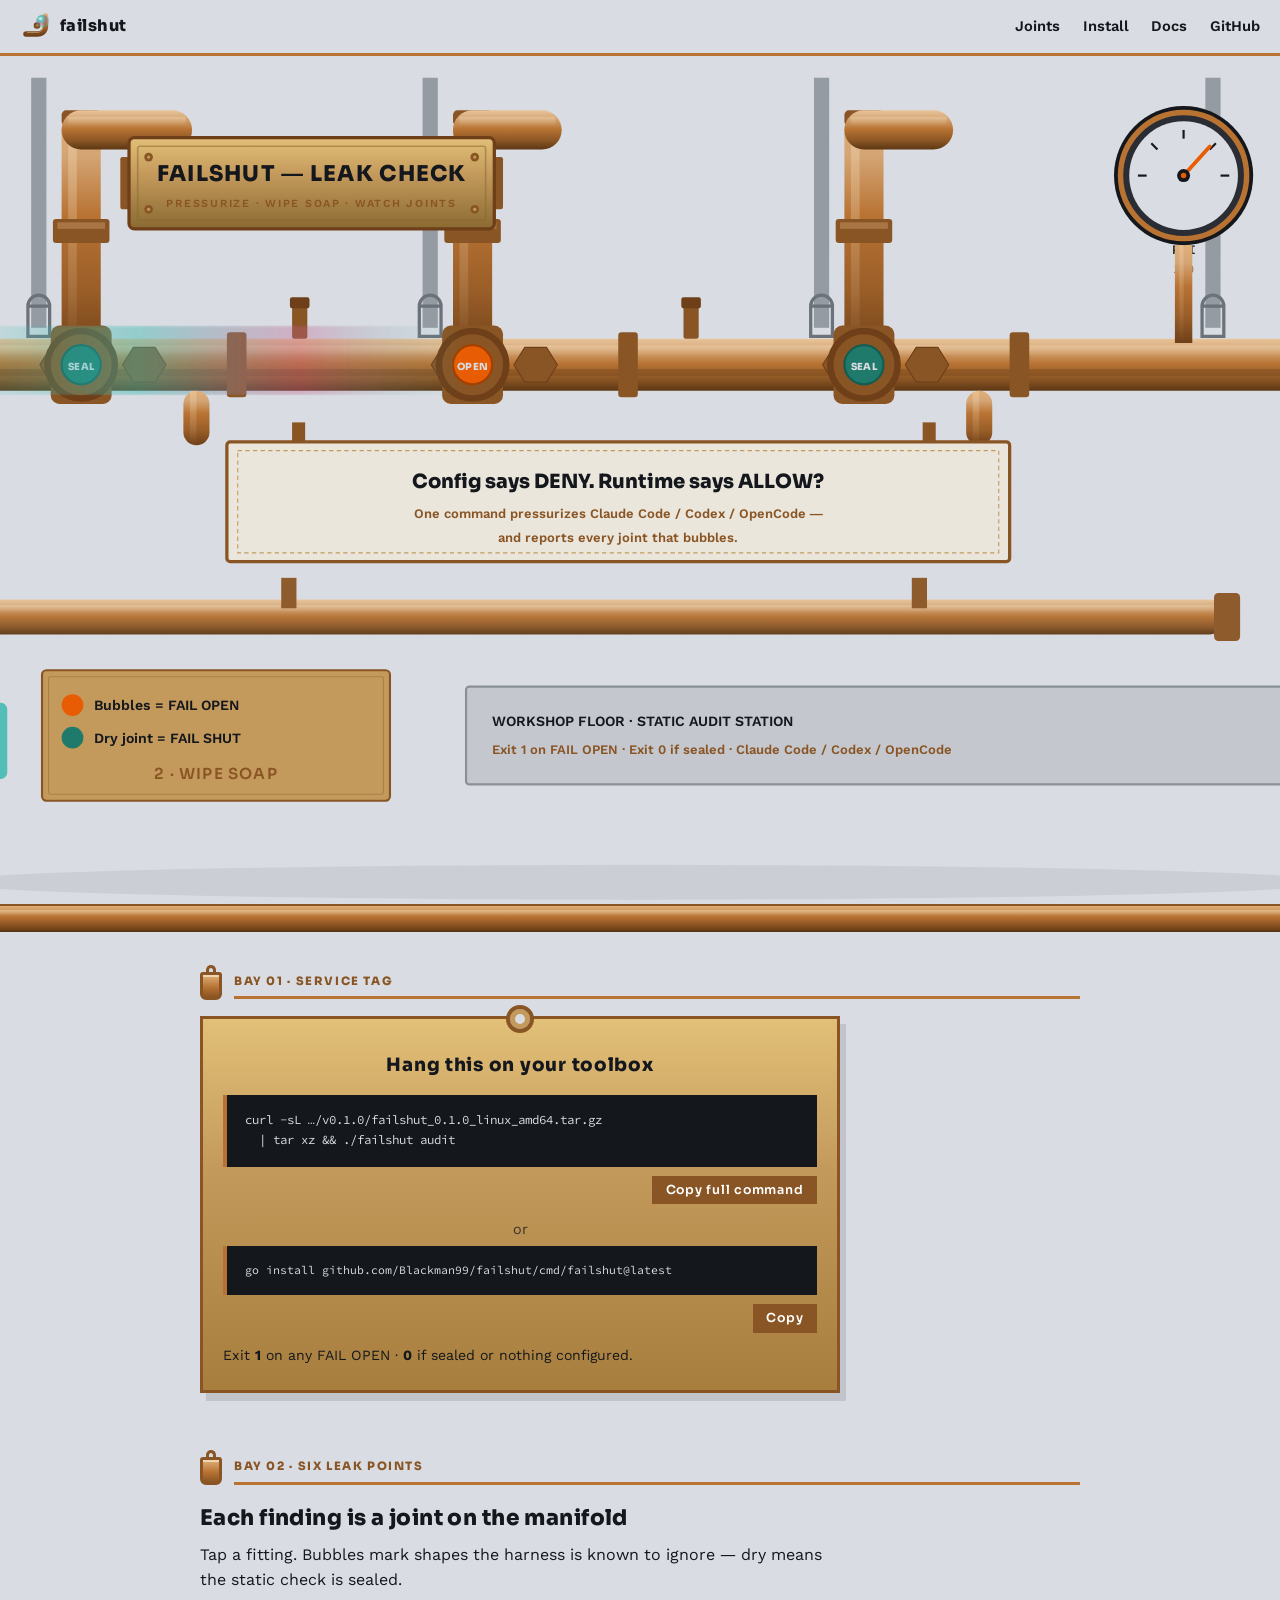
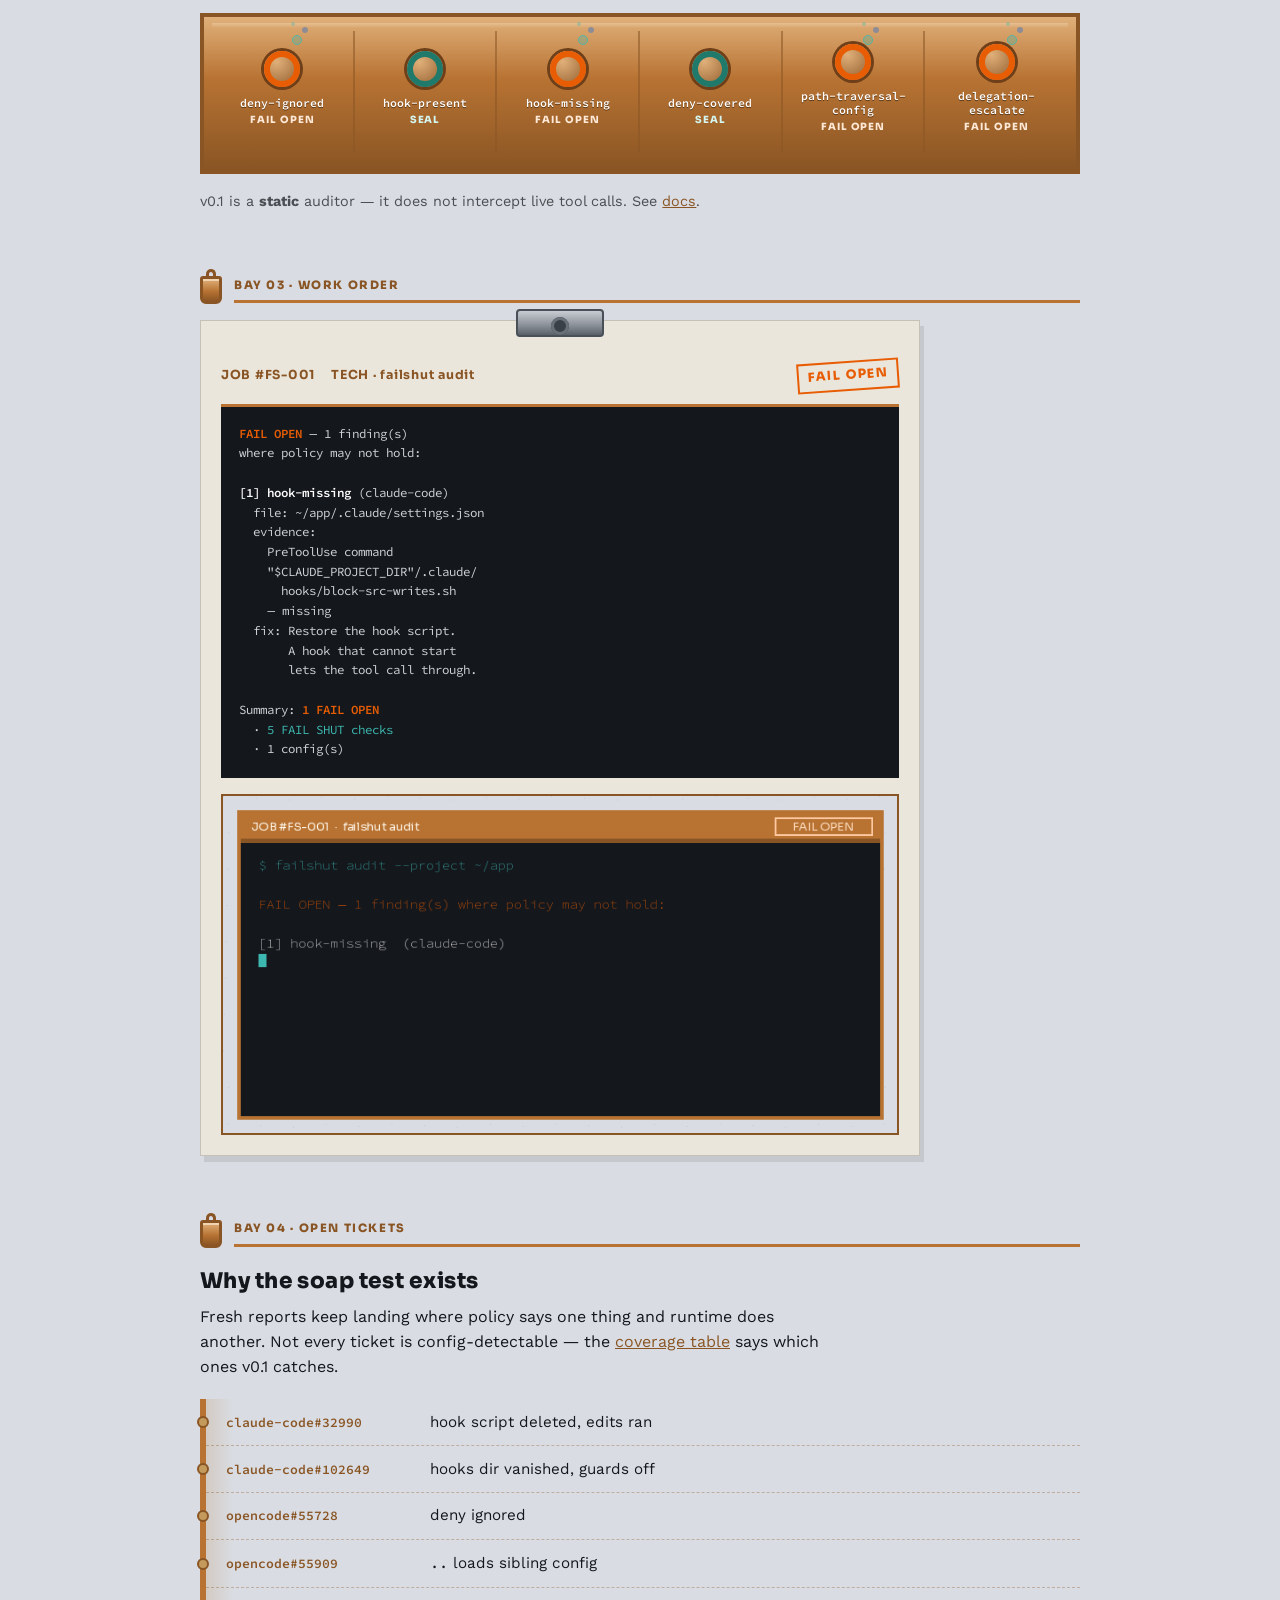
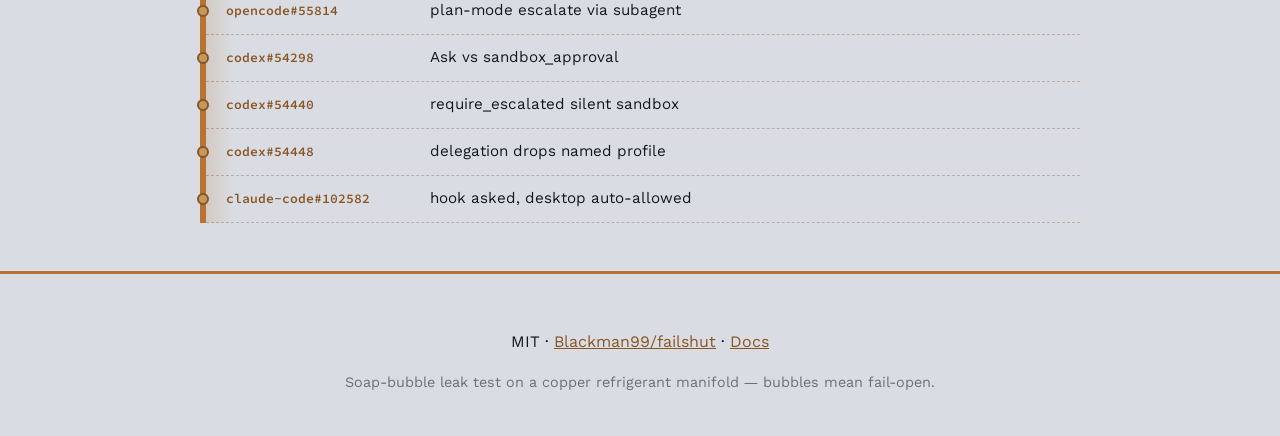
==== commit 263431ec: "fix(rules): parse hook commands, drop OpenCode deny false positive, catch #55728/#55814 shapes - hoo" ====
--- a/site/index.html
+++ b/site/index.html
@@ -483,26 +483,26 @@
       <span class="bubbles-mini" aria-hidden="true"></span>
       <span class="fit-id">deny-ignored</span>
       <span class="fit-state">FAIL OPEN</span>
-      <span class="fit-body">Deny on read/grep-like tools the harness may skip (opencode#55728).</span>
+      <span class="fit-body">OpenCode deny on <code>./Workshop/…</code> never matches the path the read tool checks (opencode#55728).</span>
     </button>
     <button type="button" class="fitting seal" role="listitem" data-rule="hook-present" aria-expanded="false">
       <span class="nut" aria-hidden="true"></span>
       <span class="fit-id">hook-present</span>
       <span class="fit-state">SEAL</span>
-      <span class="fit-body">Referenced hook path exists and is executable — dry joint.</span>
+      <span class="fit-body">Hook script resolves (<code>bash ~/…</code>, <code>"$CLAUDE_PROJECT_DIR"/…</code>) and can run — dry joint.</span>
     </button>
-    <button type="button" class="fitting leak" role="listitem" data-rule="ask-vs-effective" aria-expanded="false">
+    <button type="button" class="fitting leak" role="listitem" data-rule="hook-missing" aria-expanded="false">
       <span class="nut" aria-hidden="true"></span>
       <span class="bubbles-mini" aria-hidden="true"></span>
-      <span class="fit-id">ask-vs-effective</span>
+      <span class="fit-id">hook-missing</span>
       <span class="fit-state">FAIL OPEN</span>
-      <span class="fit-body">UI Ask vs <code>sandbox_approval=false</code> / silent escalate (codex#54298, #54440).</span>
+      <span class="fit-body">Settings still point at a deleted hook script; the tool call goes through (claude-code#32990).</span>
     </button>
     <button type="button" class="fitting seal" role="listitem" data-rule="deny-covered" aria-expanded="false">
       <span class="nut" aria-hidden="true"></span>
       <span class="fit-id">deny-covered</span>
       <span class="fit-state">SEAL</span>
-      <span class="fit-body">Deny rules cover tools the harness actually enforces — no bubble.</span>
+      <span class="fit-body">Plain <code>"read": "deny"</code> or a relative resource — the deny really matches. No bubble.</span>
     </button>
     <button type="button" class="fitting leak" role="listitem" data-rule="path-traversal-config" aria-expanded="false">
       <span class="nut" aria-hidden="true"></span>
@@ -516,7 +516,7 @@
       <span class="bubbles-mini" aria-hidden="true"></span>
       <span class="fit-id">delegation-escalate</span>
       <span class="fit-state">FAIL OPEN</span>
-      <span class="fit-body">Plan/restrictive profile spawns a general subagent (opencode#55814, codex#54448).</span>
+      <span class="fit-body">Plan denies edit but can still launch the <code>general</code> subagent (opencode#55814).</span>
     </button>
   </div>
   <p class="fineprint">v0.1 is a <strong>static</strong> auditor — it does not intercept live tool calls. See <a href="docs/">docs</a>.</p>
@@ -535,18 +535,21 @@
     <pre class="term"><code><span class="fail">FAIL OPEN</span> — 1 finding(s)
 where policy may not hold:
 
-<span class="b">[1] ask-vs-effective</span> (codex)
-  file: ~/.codex/config.toml
+<span class="b">[1] hook-missing</span> (claude-code)
+  file: ~/app/.claude/settings.json
   evidence:
-    approval_policy="ask"
-    but sandbox_approval=false
-  fix: Set sandbox_approval=true
-       so Ask cannot be skipped
+    PreToolUse command
+    "$CLAUDE_PROJECT_DIR"/.claude/
+      hooks/block-src-writes.sh
+    — missing
+  fix: Restore the hook script.
+       A hook that cannot start
+       lets the tool call through.
 
 Summary: <span class="fail">1 FAIL OPEN</span>
   · <span class="ok">5 FAIL SHUT checks</span>
   · 1 config(s)</code></pre>
-    <img class="demo" src="demo.gif" width="760" height="380" alt="Terminal recording of failshut audit finding FAIL OPEN on ask-vs-effective"/>
+    <img class="demo" src="demo.gif" width="760" height="380" alt="Terminal recording of failshut audit finding FAIL OPEN on hook-missing"/>
   </div>
 </section>
 
@@ -554,8 +557,10 @@
 <section class="bay" id="tickets">
   <div class="clamp-row"><span class="u-bolt" aria-hidden="true"></span><span class="bay-tag">BAY 04 · OPEN TICKETS</span></div>
   <h2 class="bay-h">Why the soap test exists</h2>
-  <p class="bay-lede">Fresh reports keep landing where policy says one thing and runtime does another:</p>
+  <p class="bay-lede">Fresh reports keep landing where policy says one thing and runtime does another. Not every ticket is config-detectable — the <a href="https://github.com/Blackman99/failshut#coverage">coverage table</a> says which ones v0.1 catches.</p>
   <ul class="ticket-rack">
+    <li class="ticket"><a href="https://github.com/anthropics/claude-code/issues/32990"><span class="t-id">claude-code#32990</span><span class="t-sum">hook script deleted, edits ran</span></a></li>
+    <li class="ticket"><a href="https://github.com/anthropics/claude-code/issues/102649"><span class="t-id">claude-code#102649</span><span class="t-sum">hooks dir vanished, guards off</span></a></li>
     <li class="ticket"><a href="https://github.com/anomalyco/opencode/issues/55728"><span class="t-id">opencode#55728</span><span class="t-sum">deny ignored</span></a></li>
     <li class="ticket"><a href="https://github.com/anomalyco/opencode/issues/55909"><span class="t-id">opencode#55909</span><span class="t-sum"><code>..</code> loads sibling config</span></a></li>
     <li class="ticket"><a href="https://github.com/anomalyco/opencode/issues/55814"><span class="t-id">opencode#55814</span><span class="t-sum">plan-mode escalate via subagent</span></a></li>
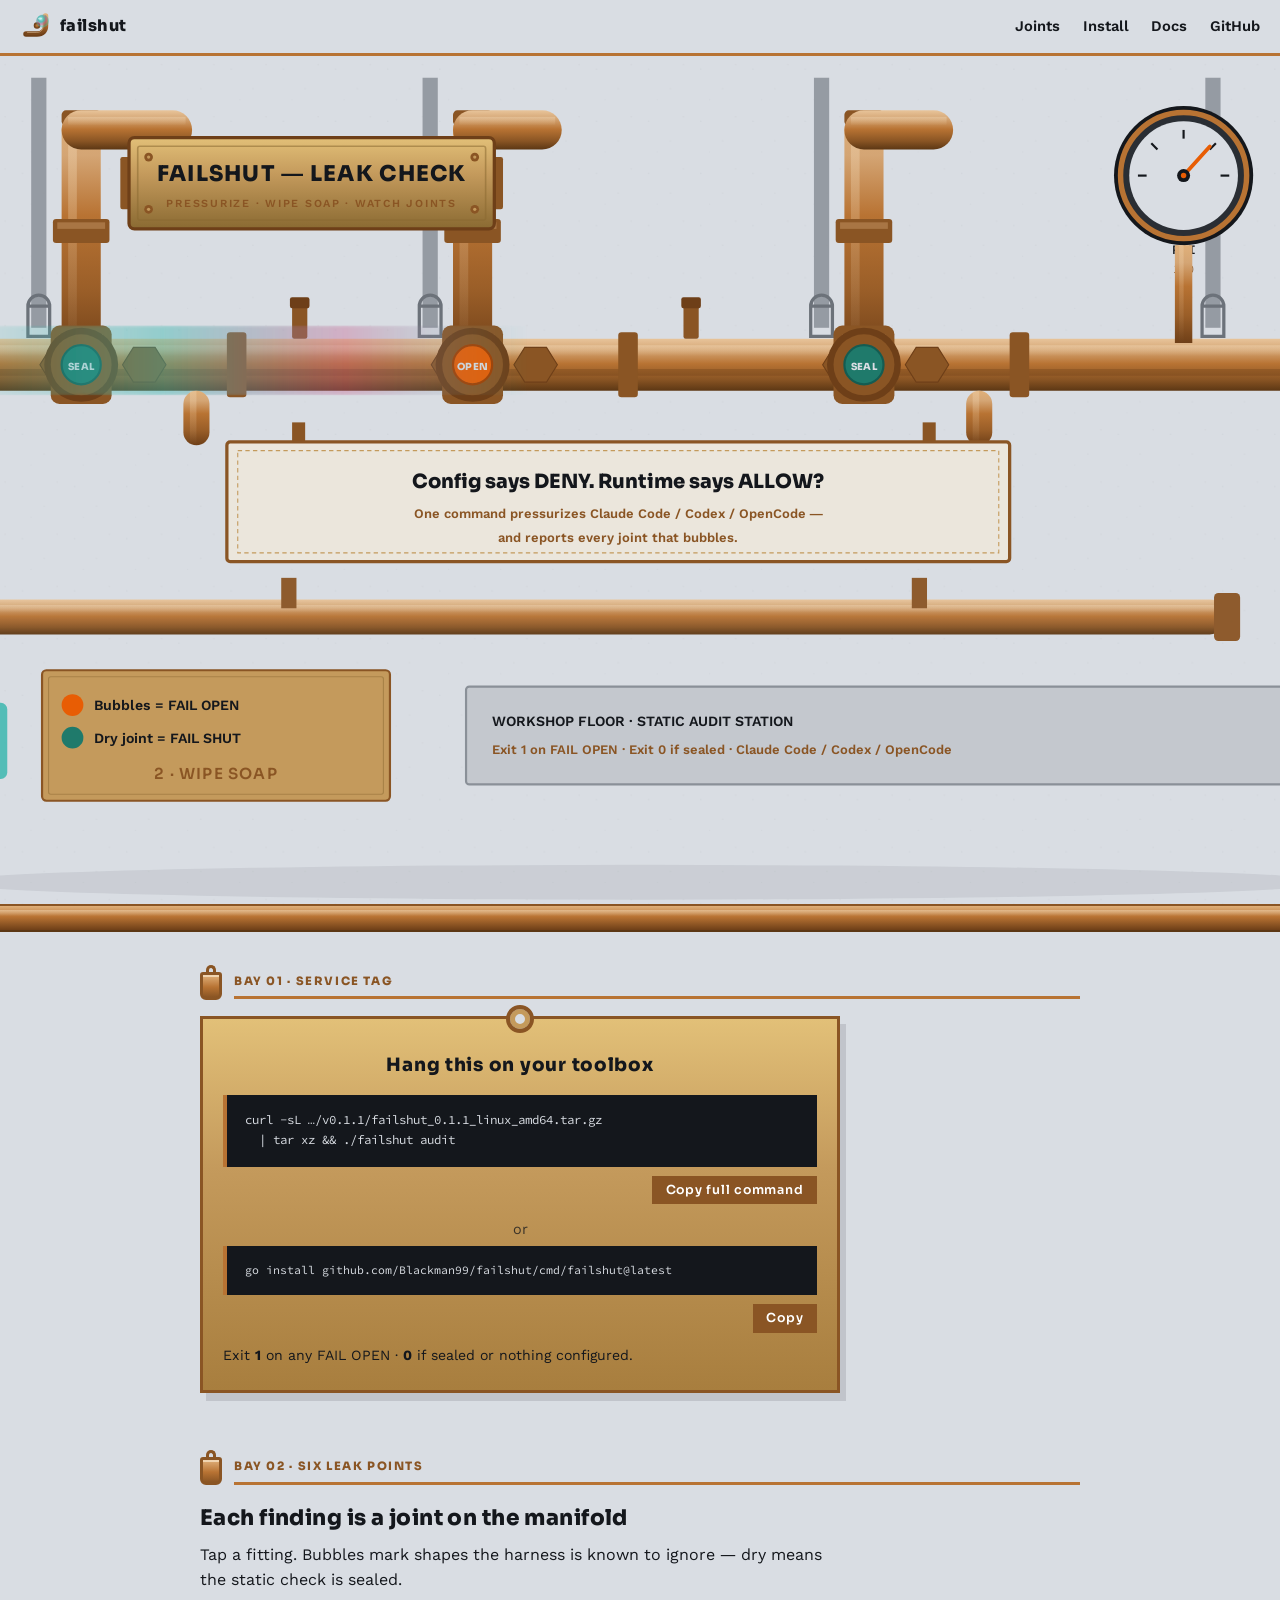
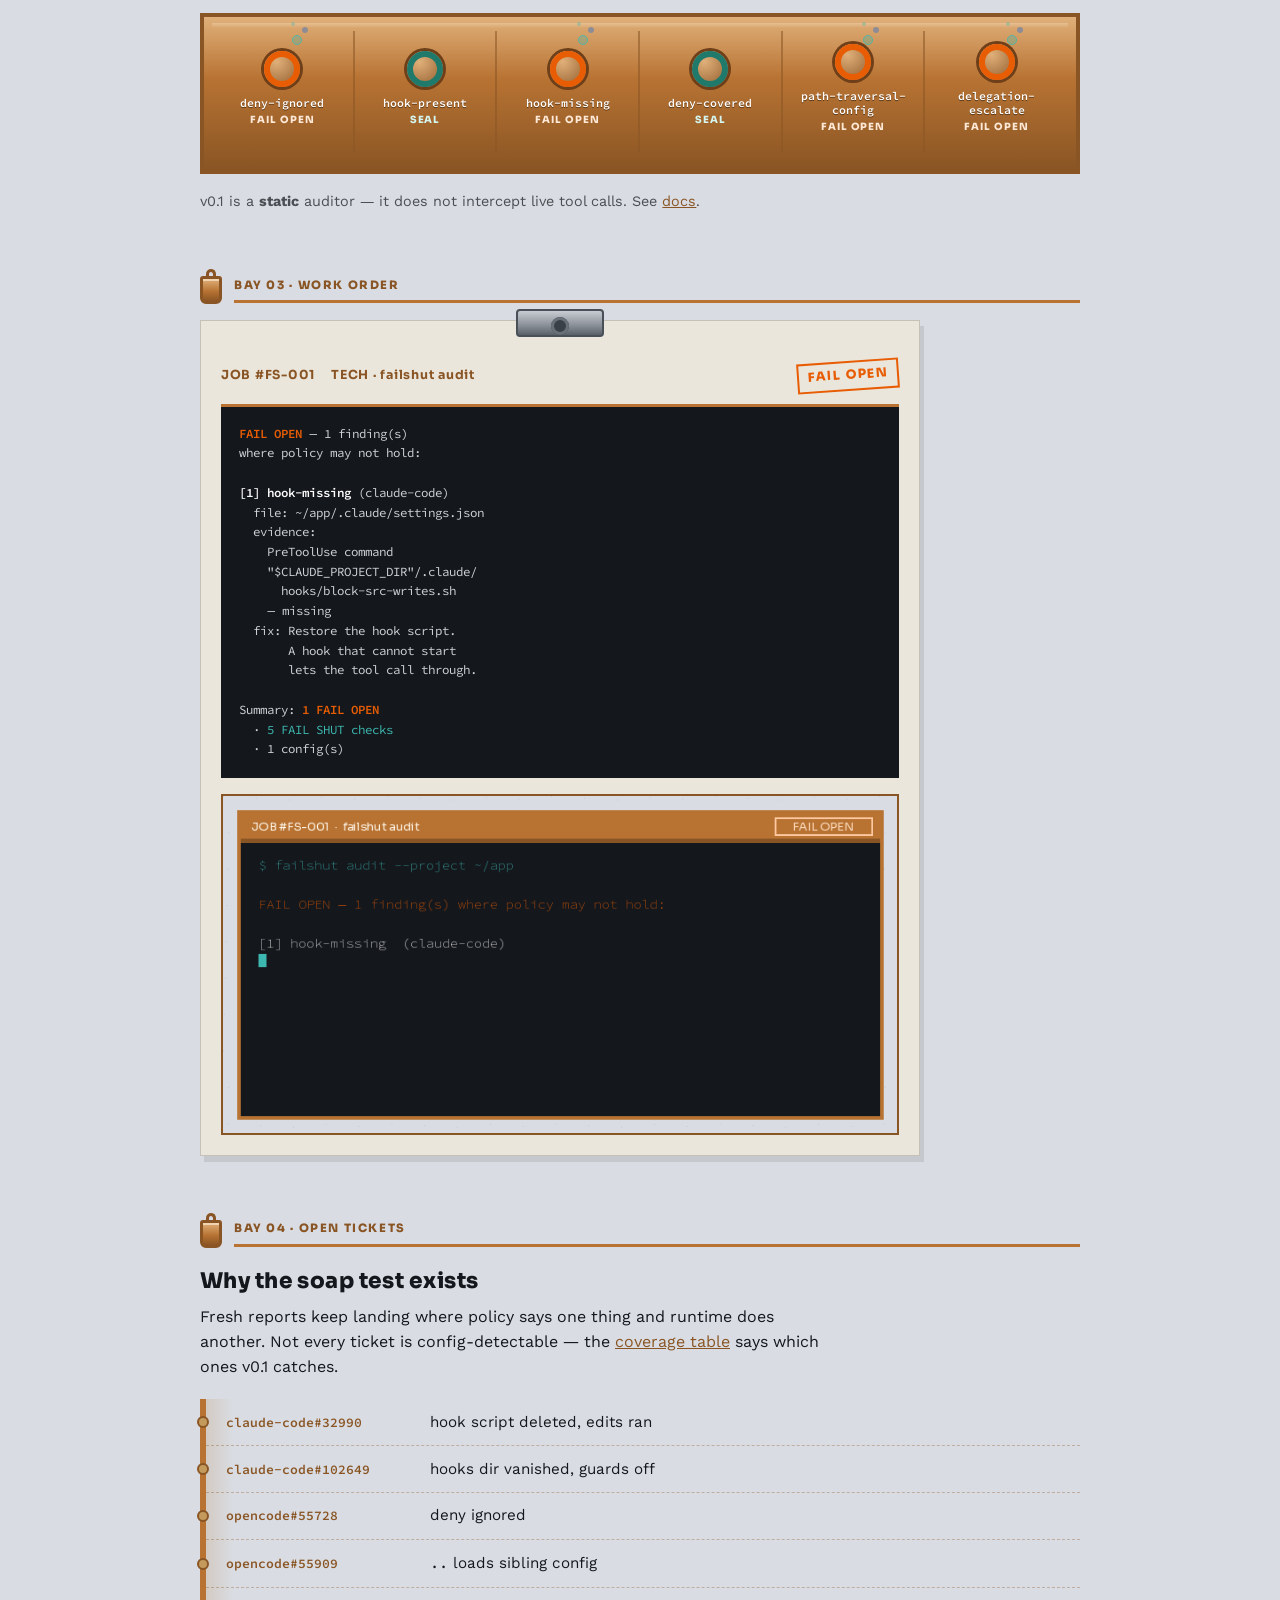
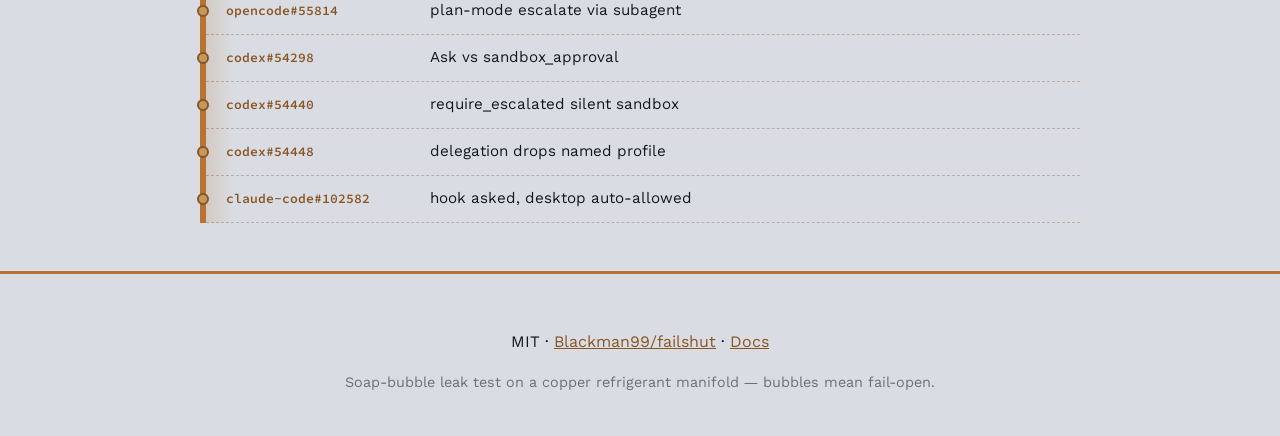
==== commit b05e2104: "docs: point install commands at v0.1.1" ====
--- a/site/index.html
+++ b/site/index.html
@@ -461,7 +461,7 @@
   <div class="hang-tag">
     <div class="tag-eye" aria-hidden="true"></div>
     <h2>Hang this on your toolbox</h2>
-    <pre class="cmd" id="inst-bin" data-full="curl -sL https://github.com/Blackman99/failshut/releases/download/v0.1.0/failshut_0.1.0_linux_amd64.tar.gz | tar xz &amp;&amp; ./failshut audit"><code>curl -sL …/v0.1.0/failshut_0.1.0_linux_amd64.tar.gz
+    <pre class="cmd" id="inst-bin" data-full="curl -sL https://github.com/Blackman99/failshut/releases/download/v0.1.1/failshut_0.1.1_linux_amd64.tar.gz | tar xz &amp;&amp; ./failshut audit"><code>curl -sL …/v0.1.1/failshut_0.1.1_linux_amd64.tar.gz
   | tar xz &amp;&amp; ./failshut audit</code></pre>
     <button type="button" class="copy" data-copy="inst-bin" aria-label="Copy full install command">Copy full command</button>
     <p class="or">or</p>
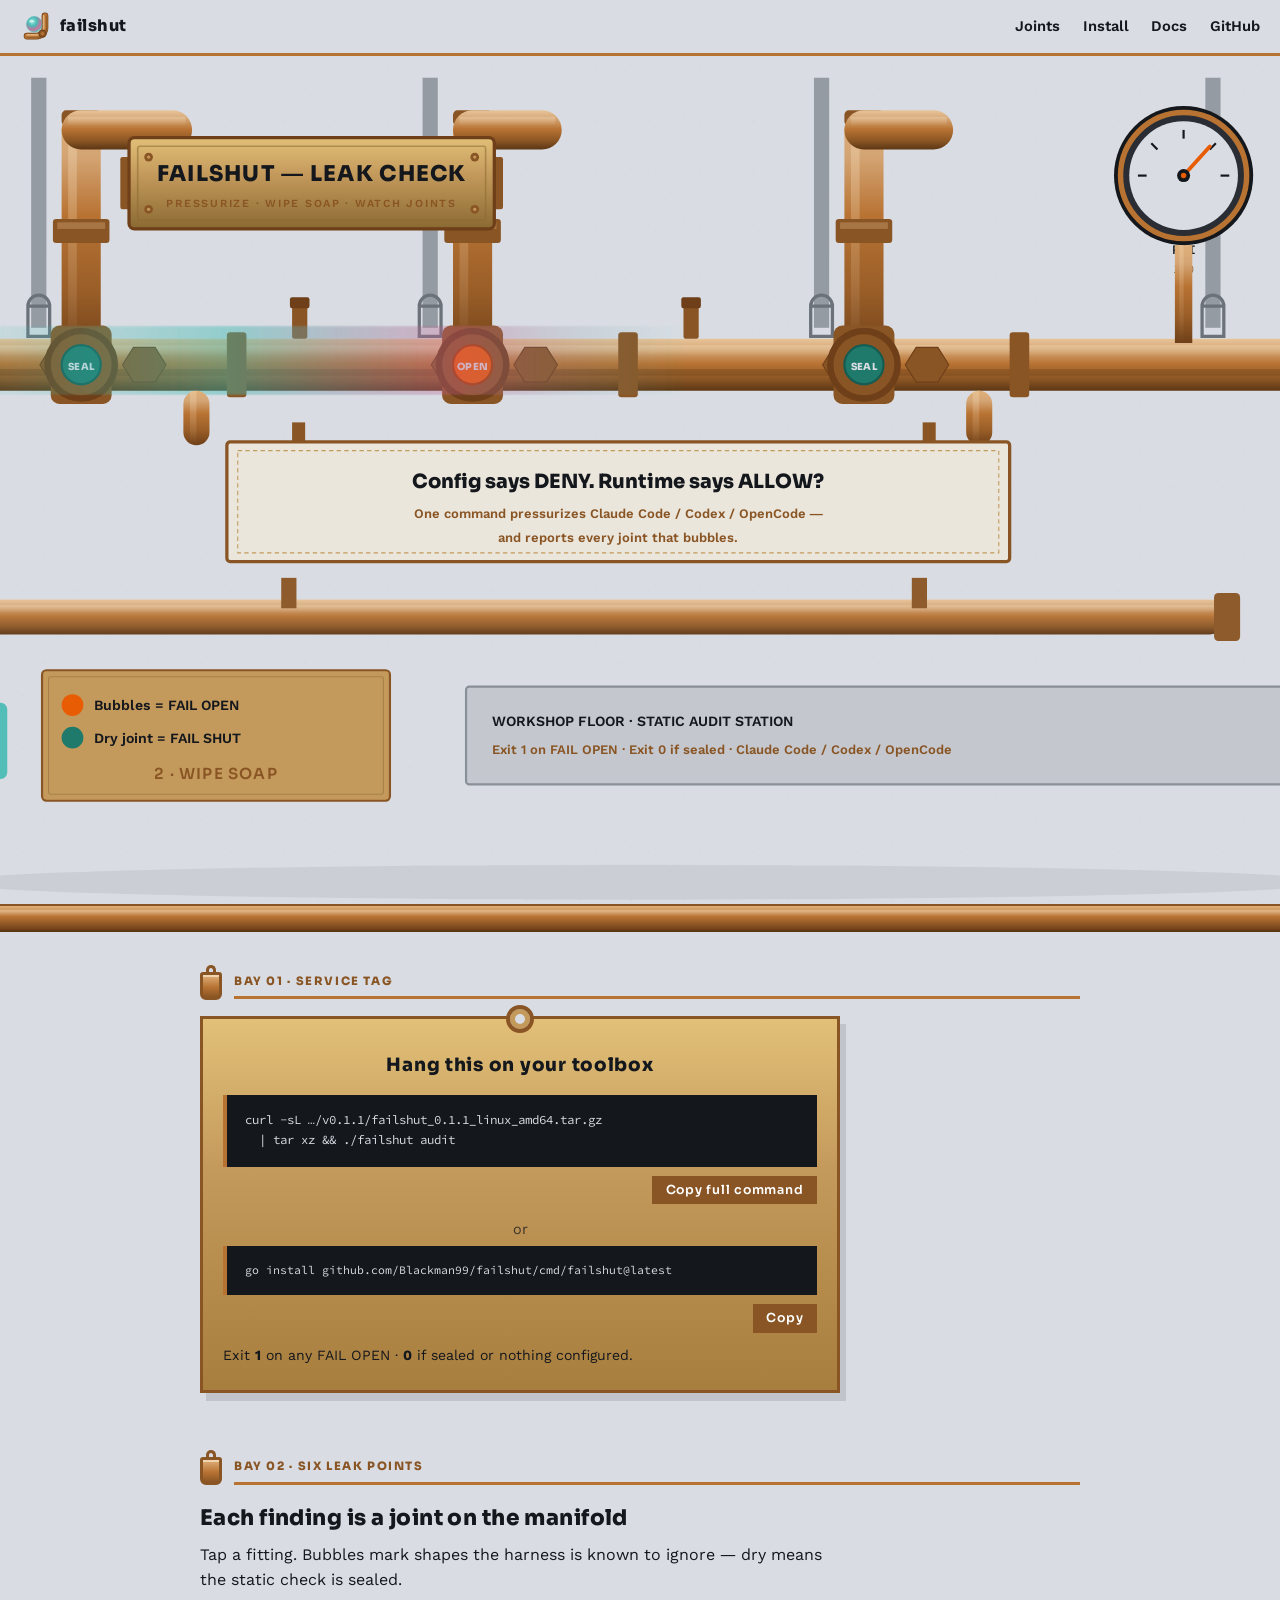
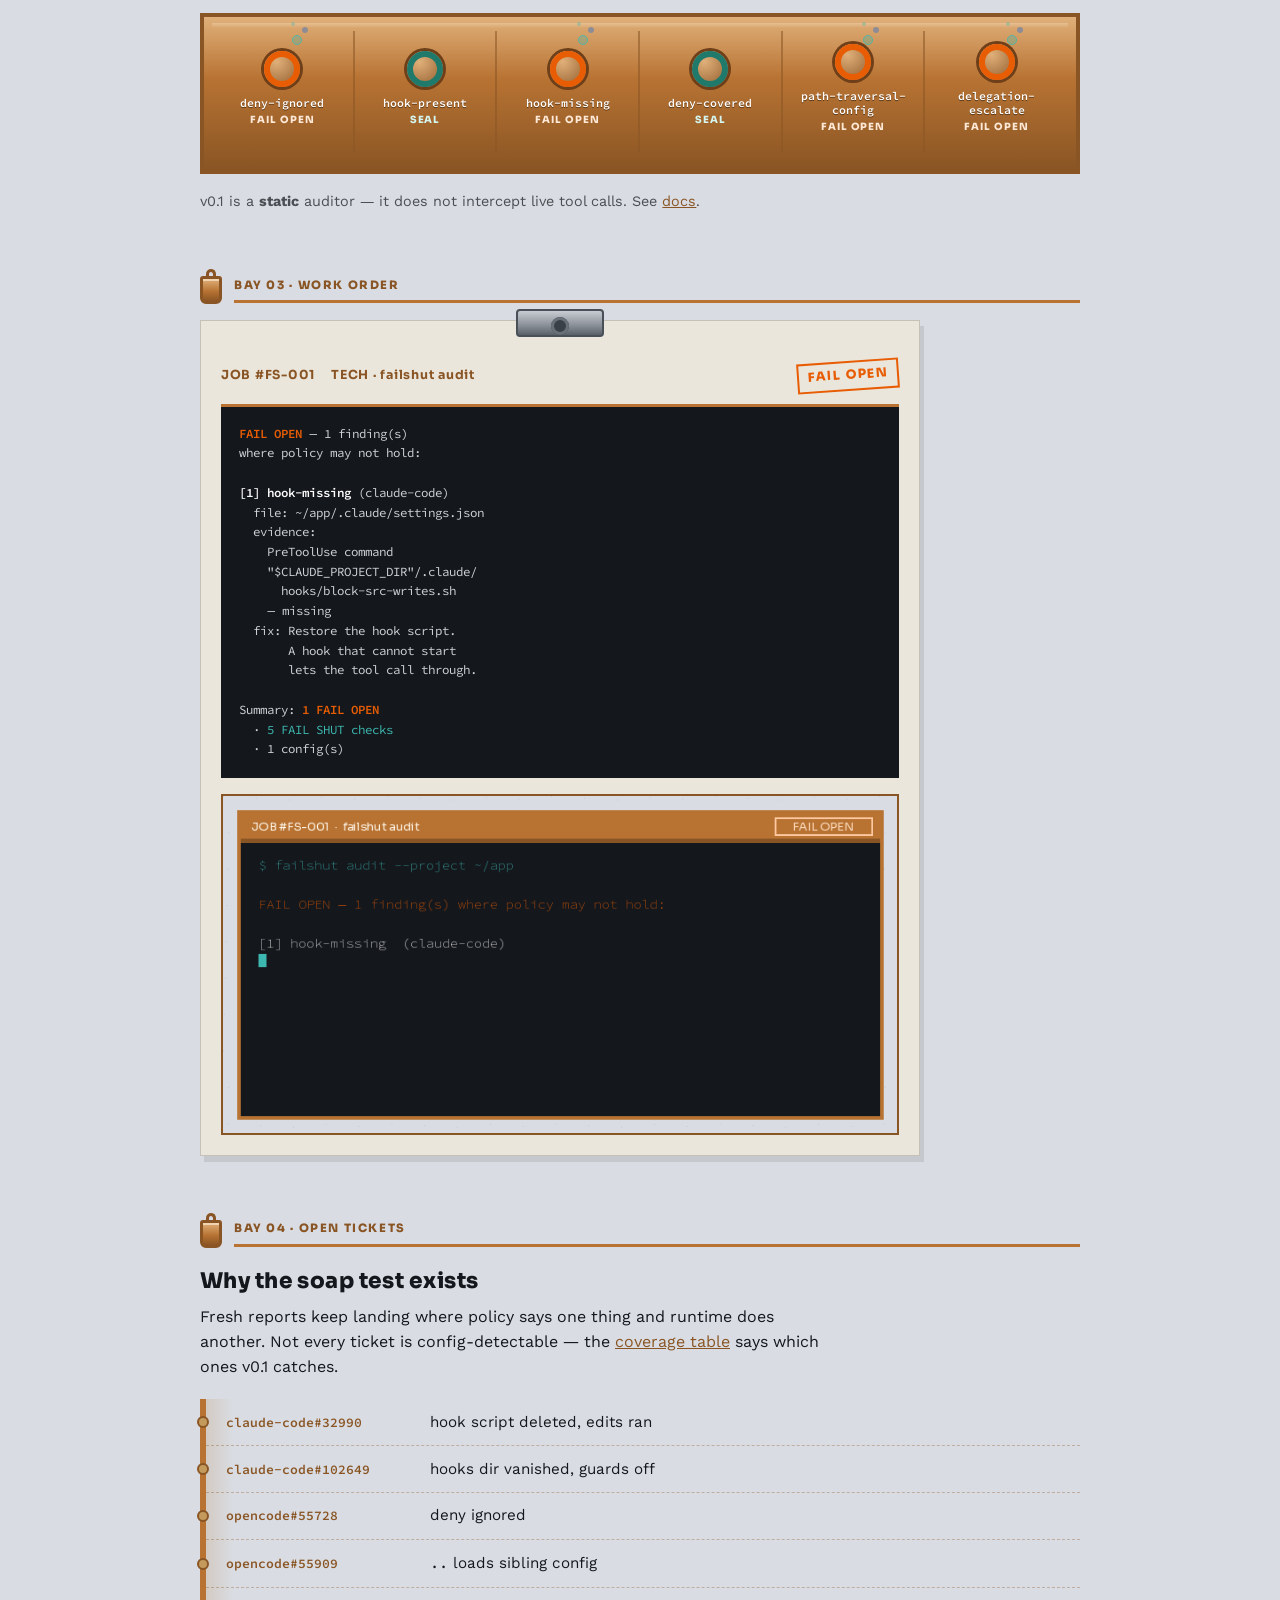
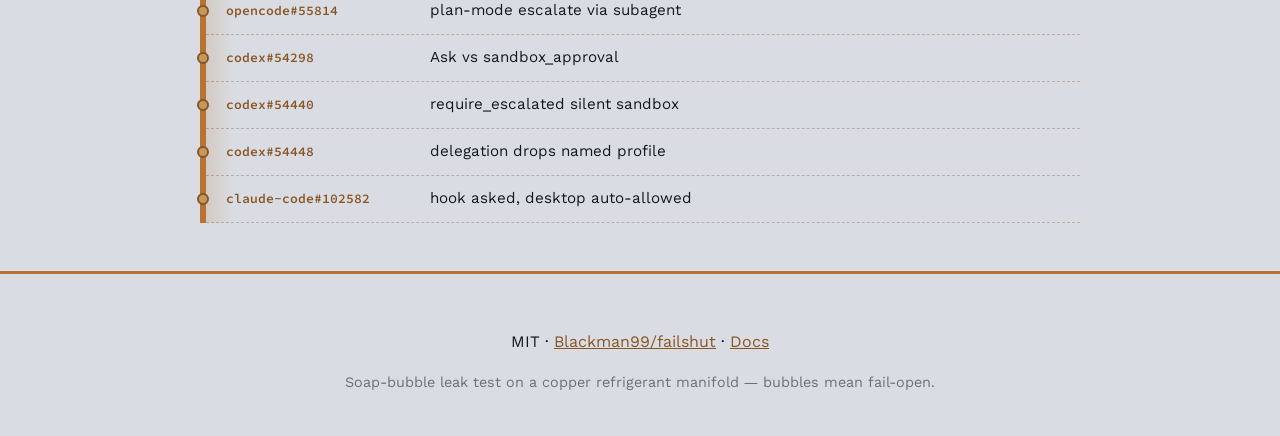
==== commit 77ccbe2d: "site: recentre and rebalance the logo mark; generate icons from one geometry The mark sat off-centre" ====
--- a/site/index.html
+++ b/site/index.html
@@ -21,7 +21,9 @@
 <meta name="twitter:description" content="Config says DENY. Runtime says ALLOW? Find out in one command."/>
 <meta name="twitter:image" content="https://blackman99.github.io/failshut/og.png"/>
 <link rel="icon" href="favicon.svg" type="image/svg+xml"/>
-<link rel="apple-touch-icon" href="logo-512.png"/>
+<link rel="icon" href="favicon-32.png" type="image/png" sizes="32x32"/>
+<link rel="icon" href="favicon-16.png" type="image/png" sizes="16x16"/>
+<link rel="apple-touch-icon" href="apple-touch-icon.png" sizes="180x180"/>
 <link rel="preload" href="fonts/sora.woff2" as="font" type="font/woff2" crossorigin/>
 <link rel="preload" href="fonts/work-sans.woff2" as="font" type="font/woff2" crossorigin/>
 <link rel="stylesheet" href="style.css"/>
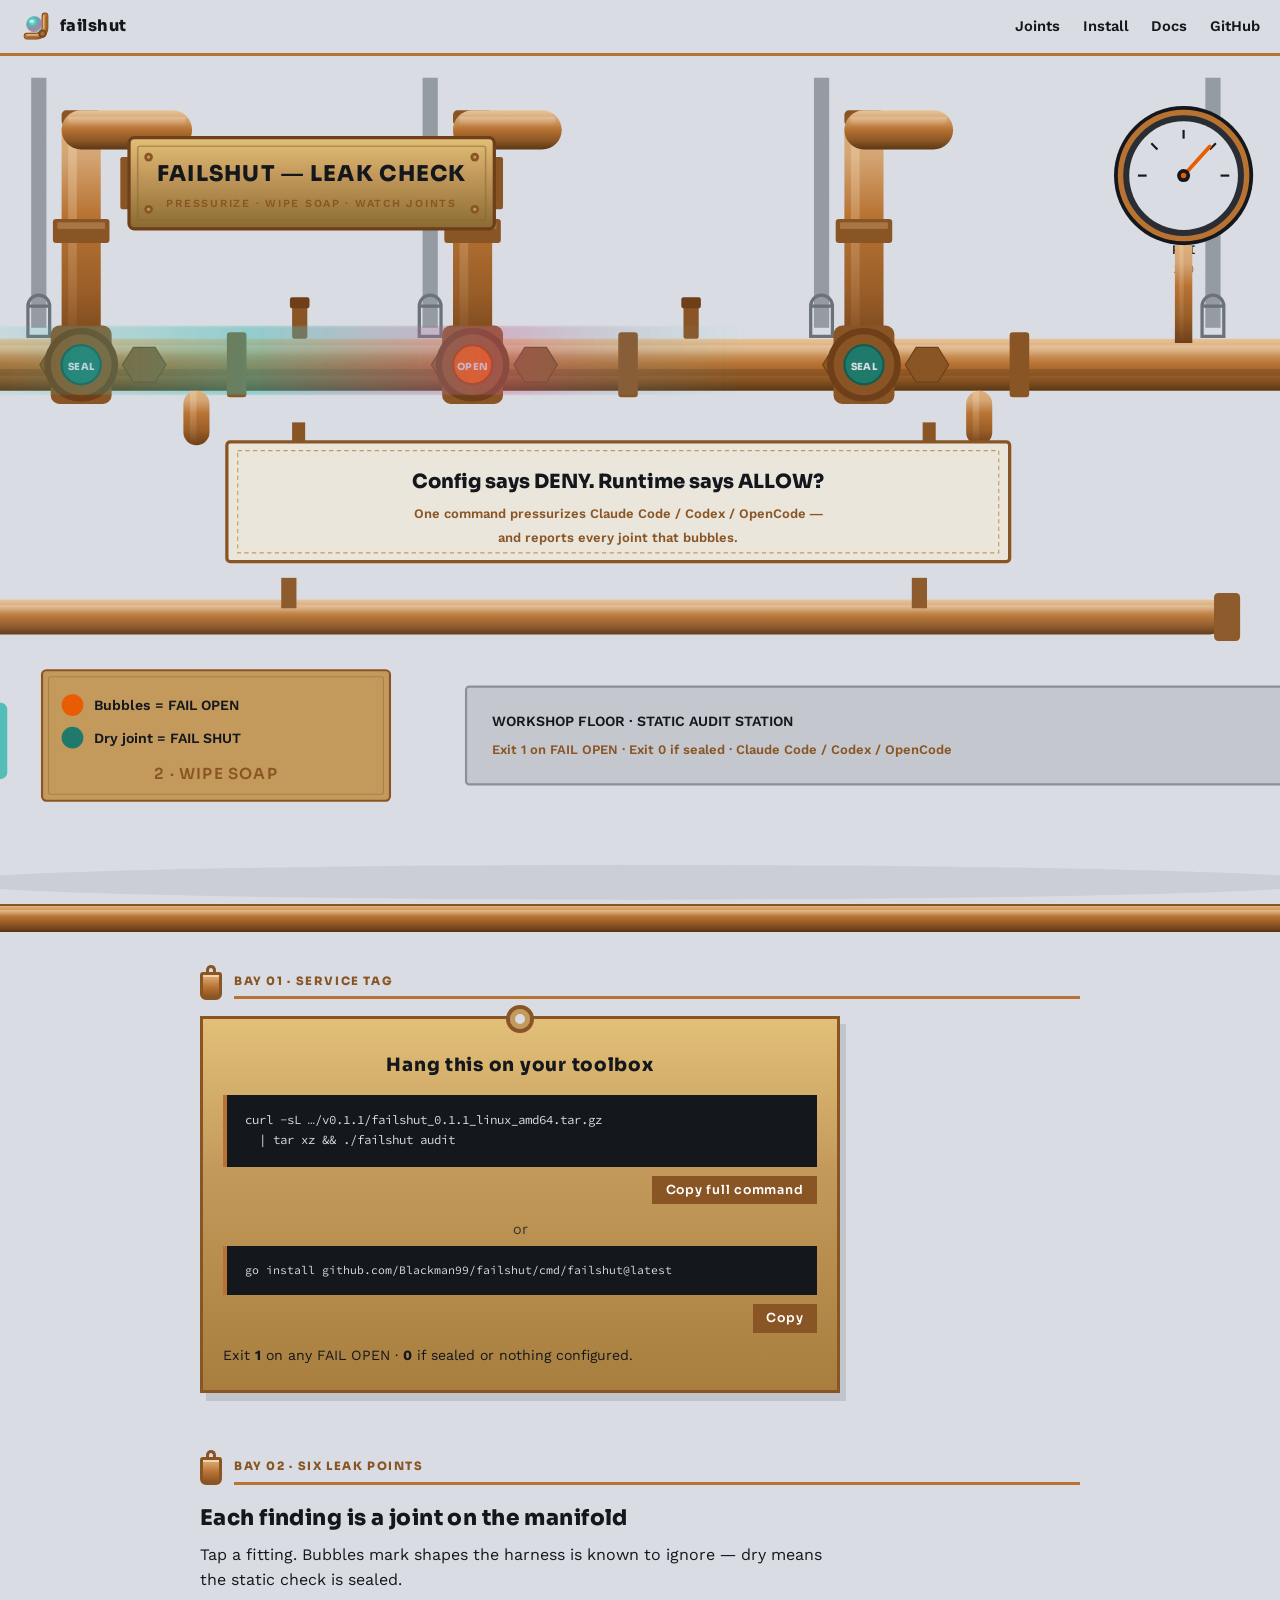
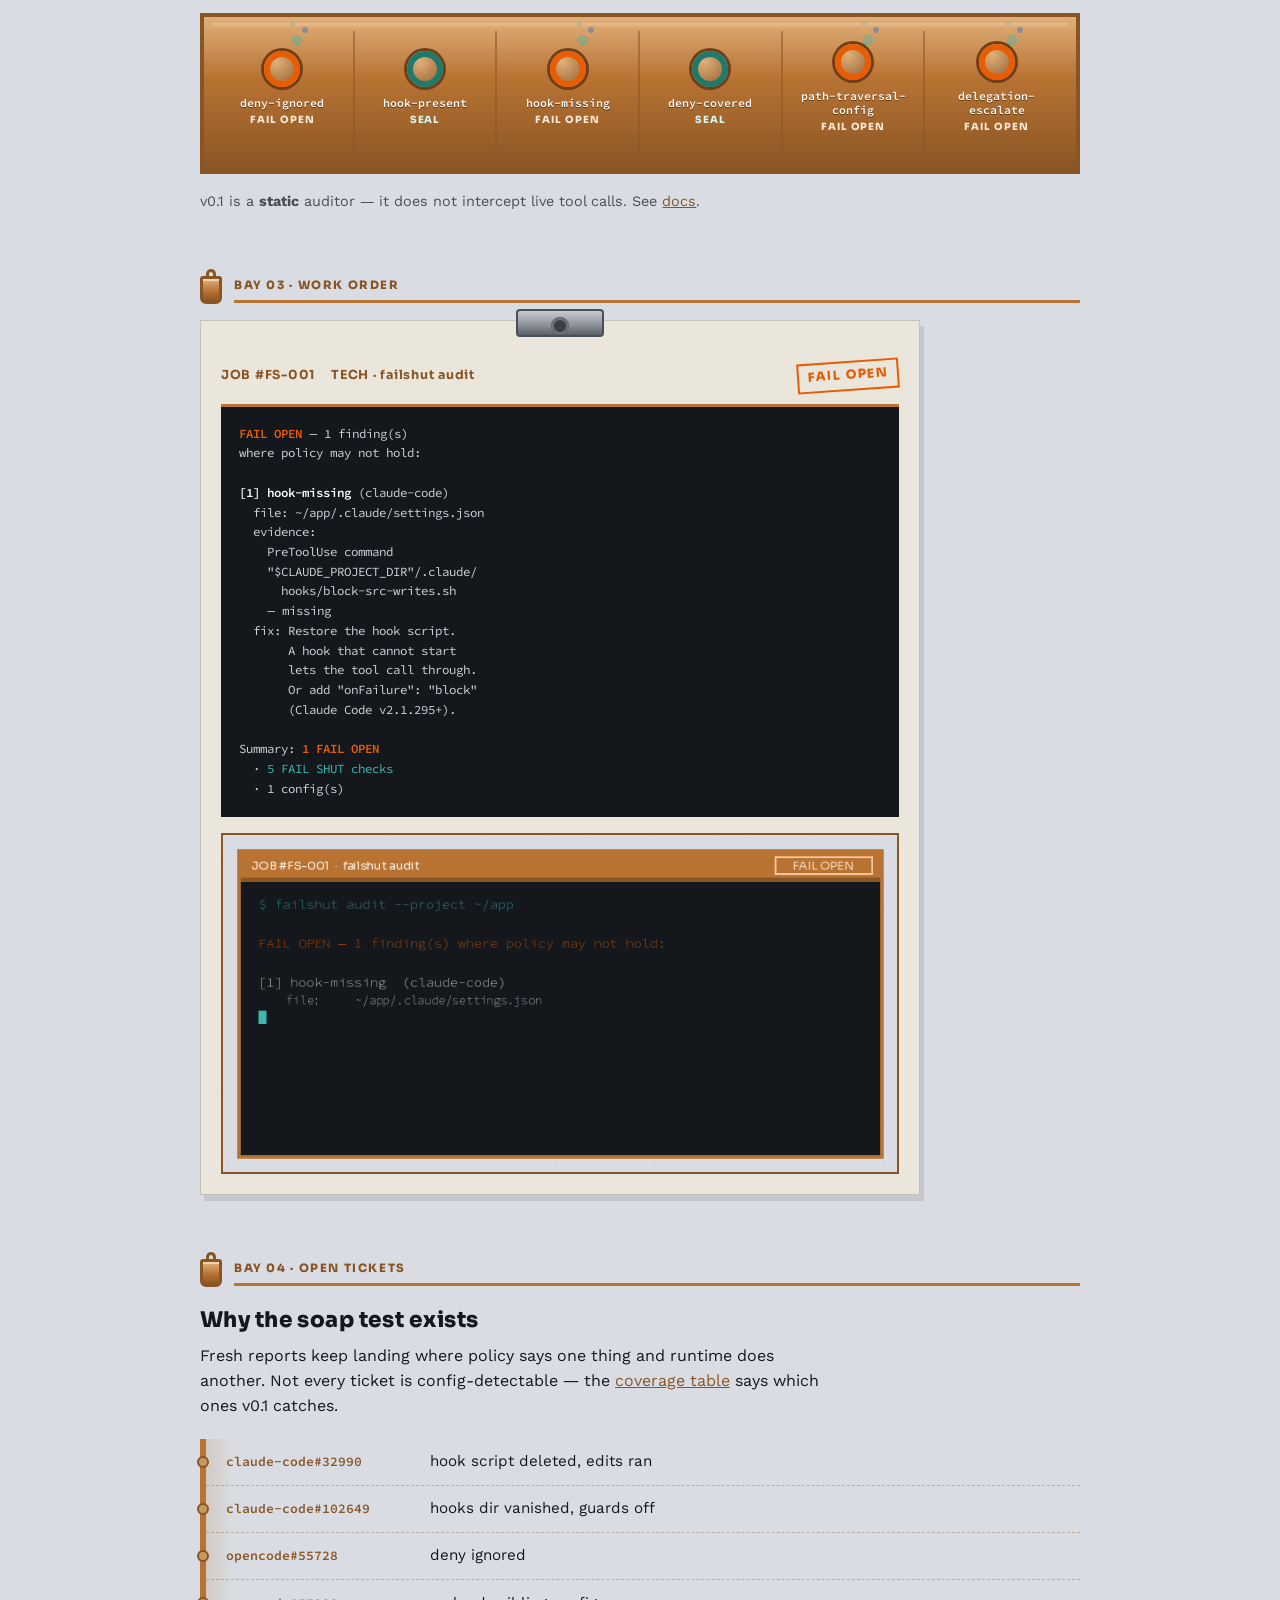
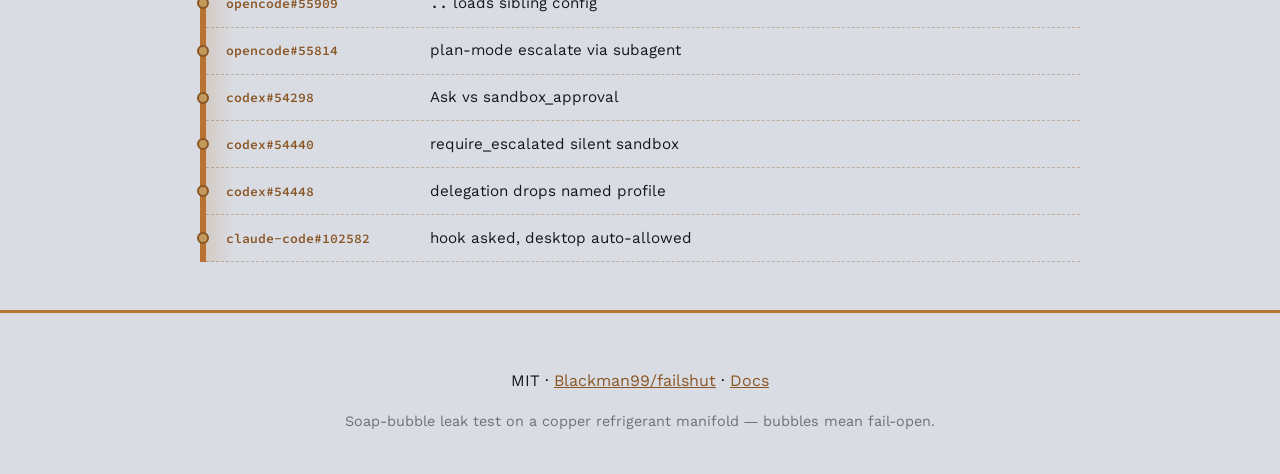
==== commit e117c16d: "fix(hook-missing): respect "onFailure": "block" (Claude Code v2.1.295+) A hook entry with onFailure " ====
--- a/site/index.html
+++ b/site/index.html
@@ -547,6 +547,8 @@
   fix: Restore the hook script.
        A hook that cannot start
        lets the tool call through.
+       Or add "onFailure": "block"
+       (Claude Code v2.1.295+).
 
 Summary: <span class="fail">1 FAIL OPEN</span>
   · <span class="ok">5 FAIL SHUT checks</span>
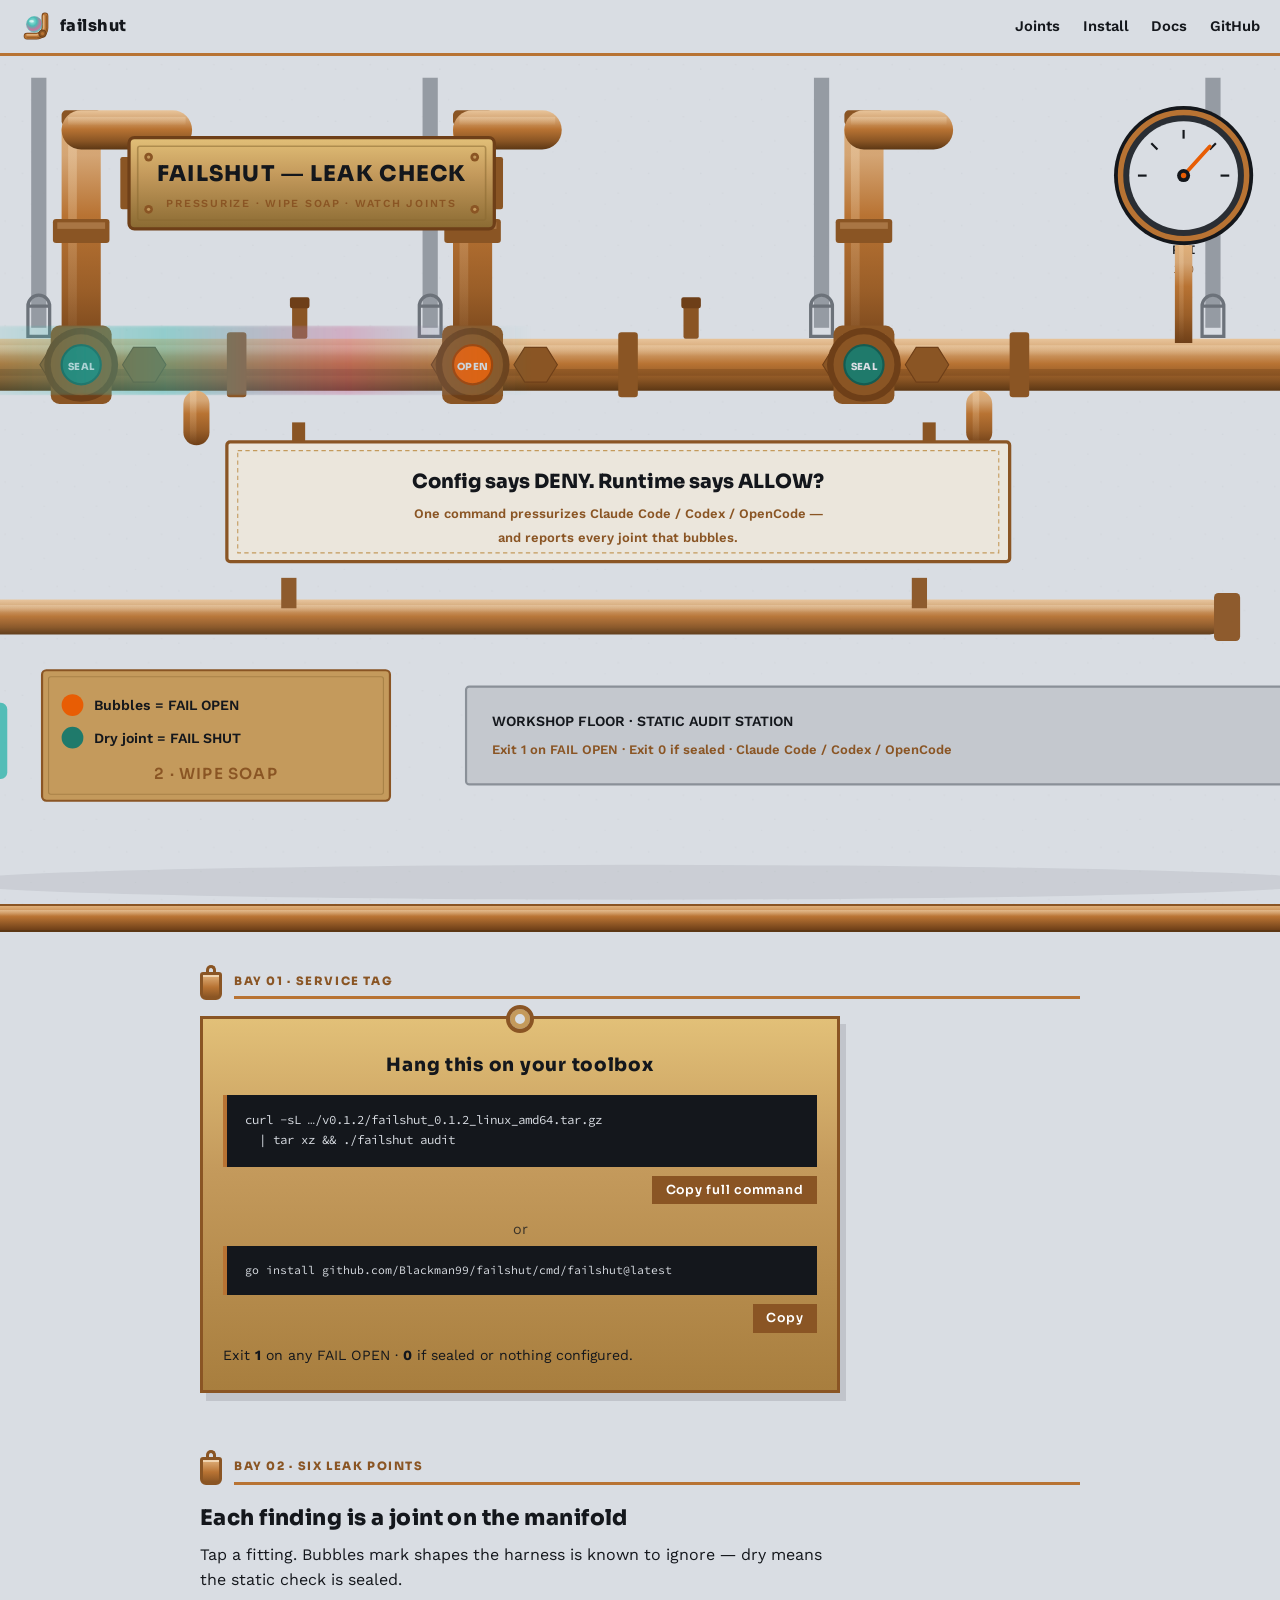
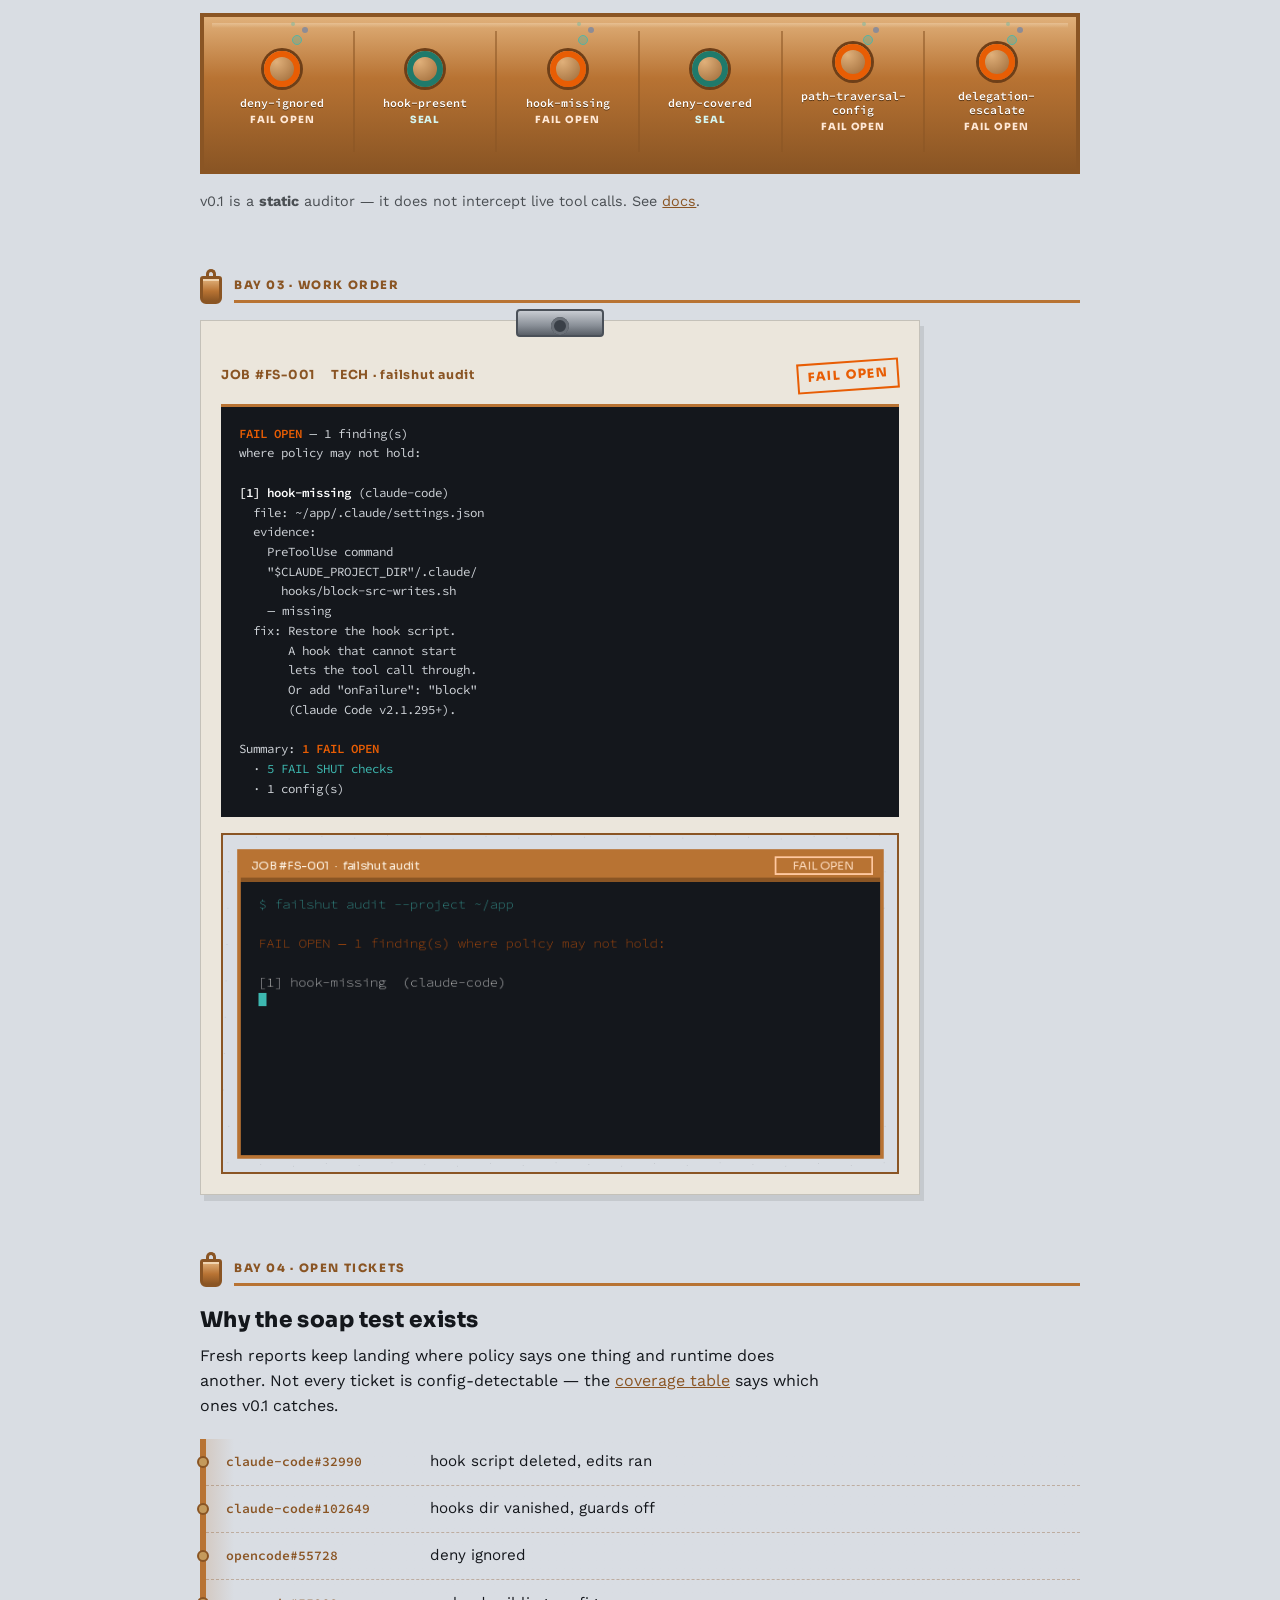
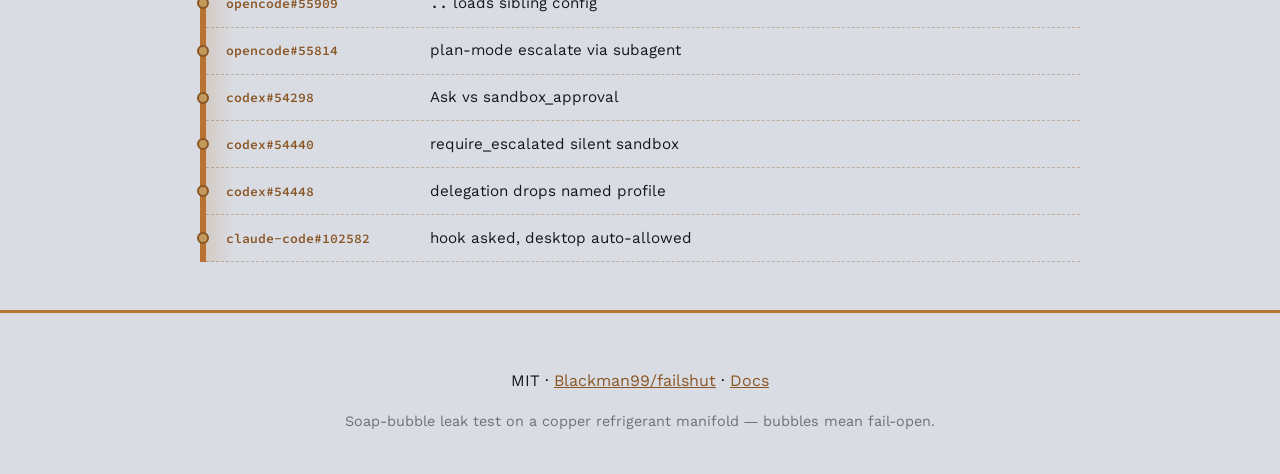
==== commit a29de1d2: "docs: install lines → v0.1.2" ====
--- a/site/index.html
+++ b/site/index.html
@@ -463,7 +463,7 @@
   <div class="hang-tag">
     <div class="tag-eye" aria-hidden="true"></div>
     <h2>Hang this on your toolbox</h2>
-    <pre class="cmd" id="inst-bin" data-full="curl -sL https://github.com/Blackman99/failshut/releases/download/v0.1.1/failshut_0.1.1_linux_amd64.tar.gz | tar xz &amp;&amp; ./failshut audit"><code>curl -sL …/v0.1.1/failshut_0.1.1_linux_amd64.tar.gz
+    <pre class="cmd" id="inst-bin" data-full="curl -sL https://github.com/Blackman99/failshut/releases/download/v0.1.2/failshut_0.1.2_linux_amd64.tar.gz | tar xz &amp;&amp; ./failshut audit"><code>curl -sL …/v0.1.2/failshut_0.1.2_linux_amd64.tar.gz
   | tar xz &amp;&amp; ./failshut audit</code></pre>
     <button type="button" class="copy" data-copy="inst-bin" aria-label="Copy full install command">Copy full command</button>
     <p class="or">or</p>
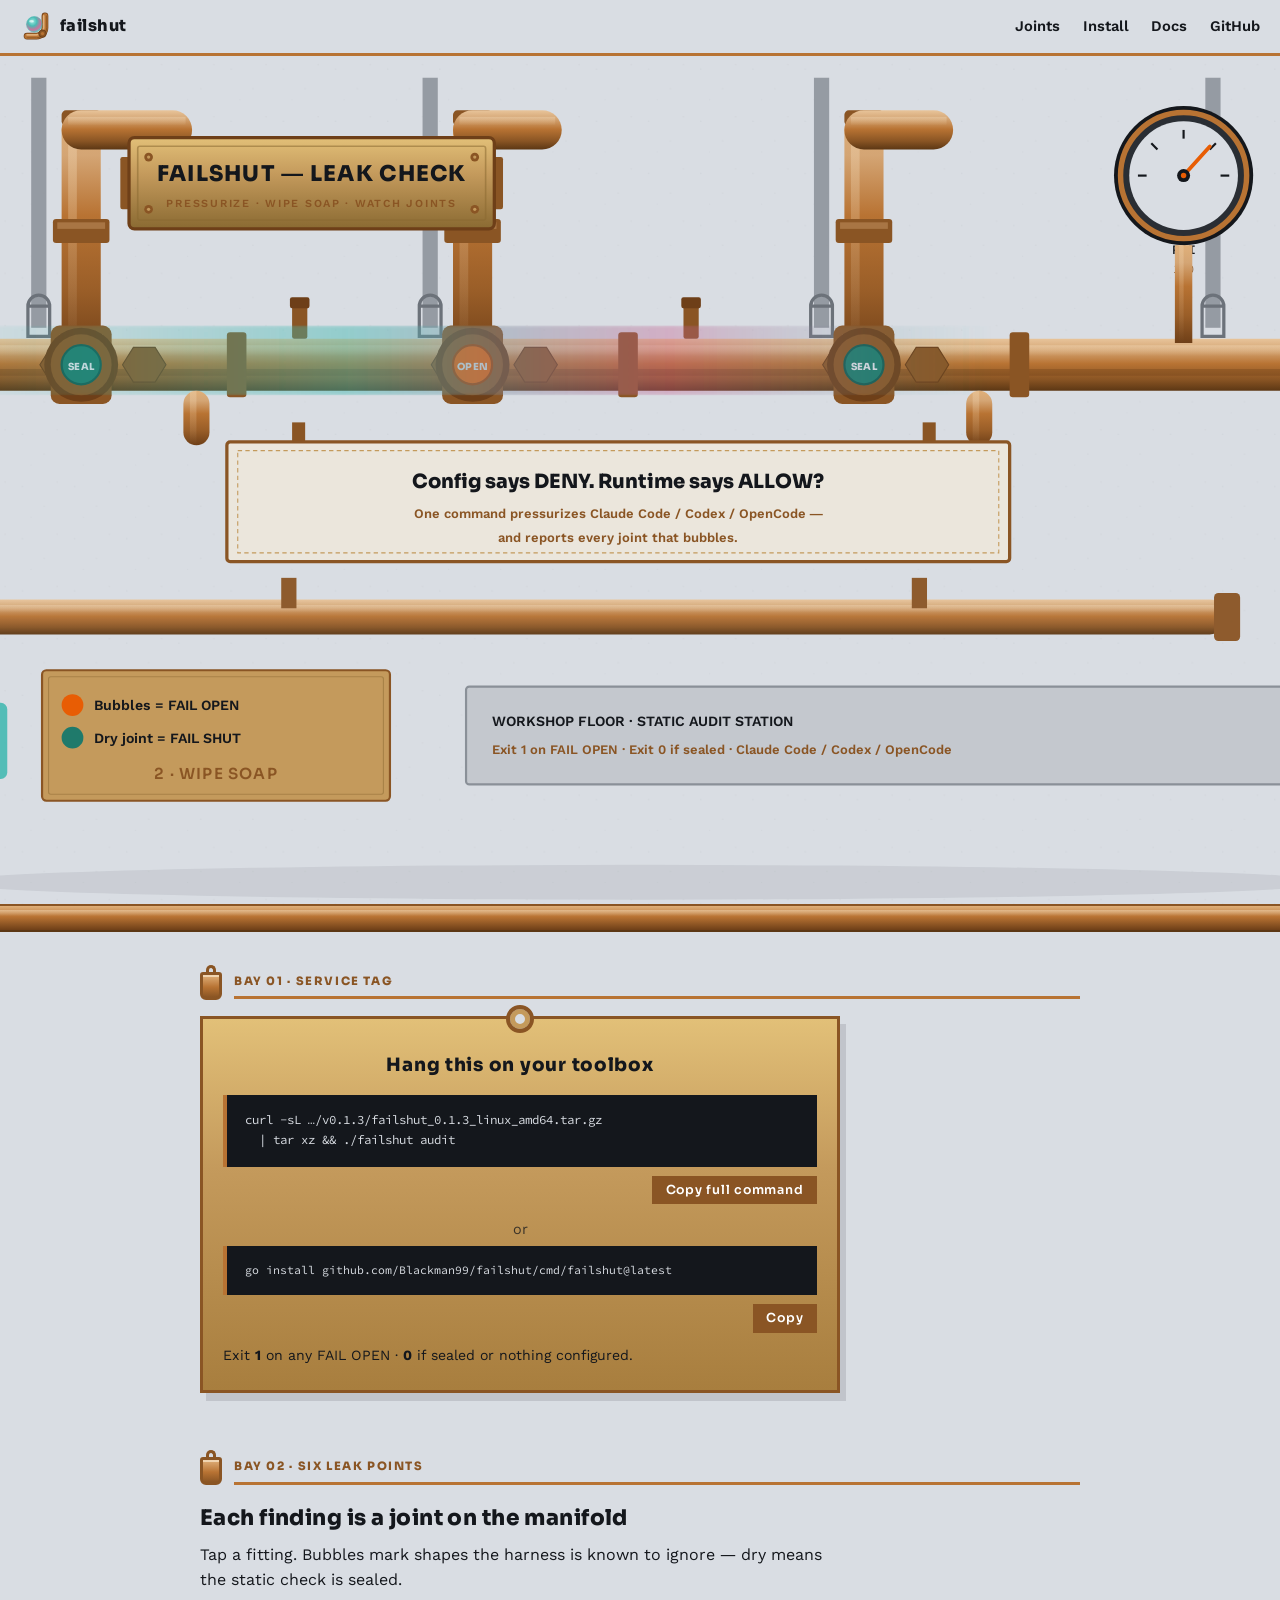
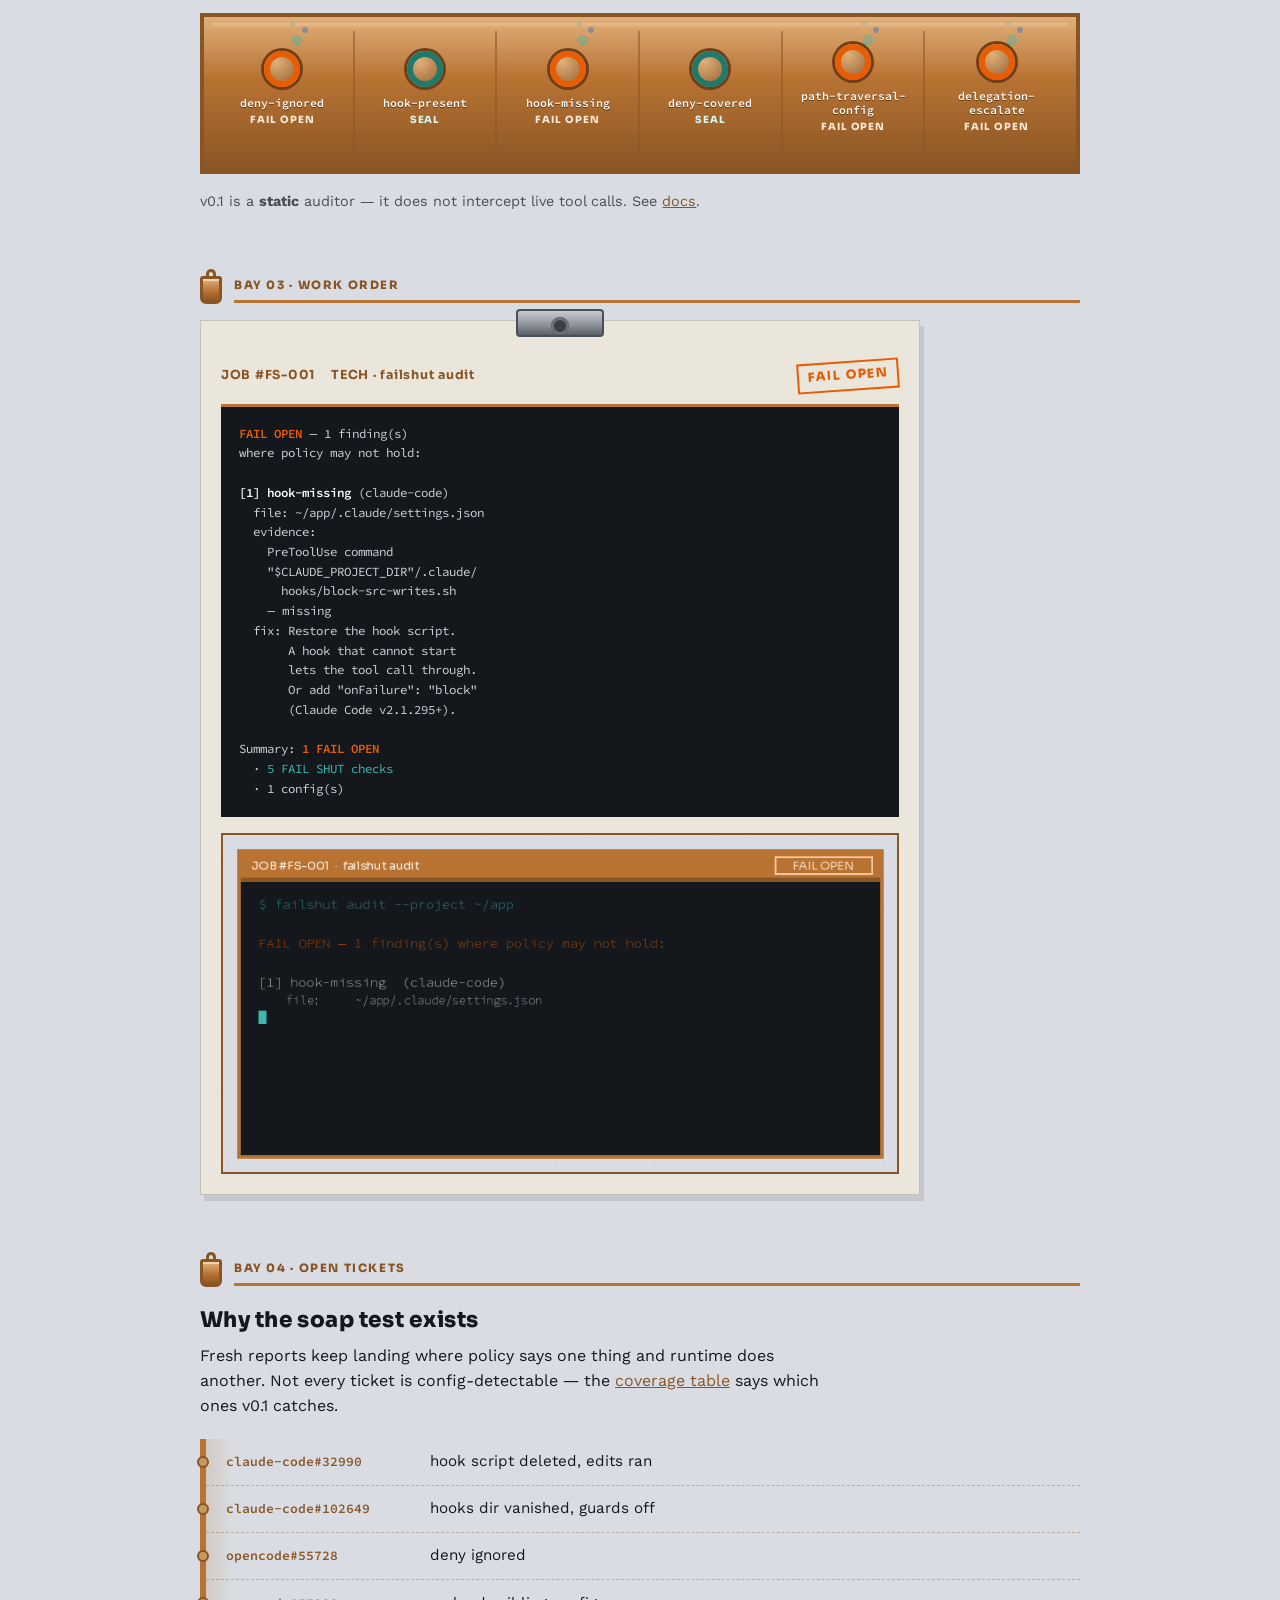
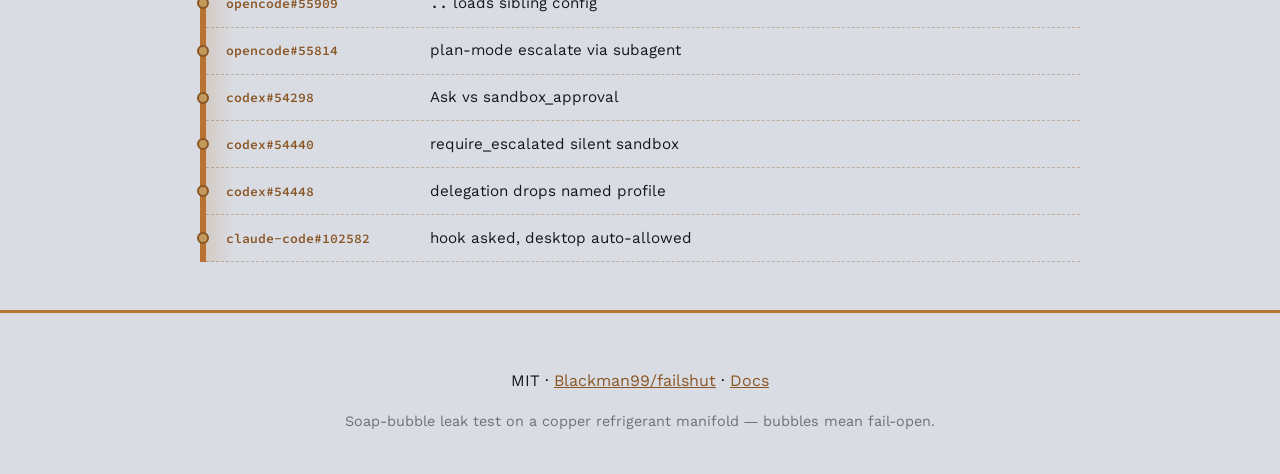
==== commit 618bbf18: "docs: install lines → v0.1.3" ====
--- a/site/index.html
+++ b/site/index.html
@@ -463,7 +463,7 @@
   <div class="hang-tag">
     <div class="tag-eye" aria-hidden="true"></div>
     <h2>Hang this on your toolbox</h2>
-    <pre class="cmd" id="inst-bin" data-full="curl -sL https://github.com/Blackman99/failshut/releases/download/v0.1.2/failshut_0.1.2_linux_amd64.tar.gz | tar xz &amp;&amp; ./failshut audit"><code>curl -sL …/v0.1.2/failshut_0.1.2_linux_amd64.tar.gz
+    <pre class="cmd" id="inst-bin" data-full="curl -sL https://github.com/Blackman99/failshut/releases/download/v0.1.3/failshut_0.1.3_linux_amd64.tar.gz | tar xz &amp;&amp; ./failshut audit"><code>curl -sL …/v0.1.3/failshut_0.1.3_linux_amd64.tar.gz
   | tar xz &amp;&amp; ./failshut audit</code></pre>
     <button type="button" class="copy" data-copy="inst-bin" aria-label="Copy full install command">Copy full command</button>
     <p class="or">or</p>
